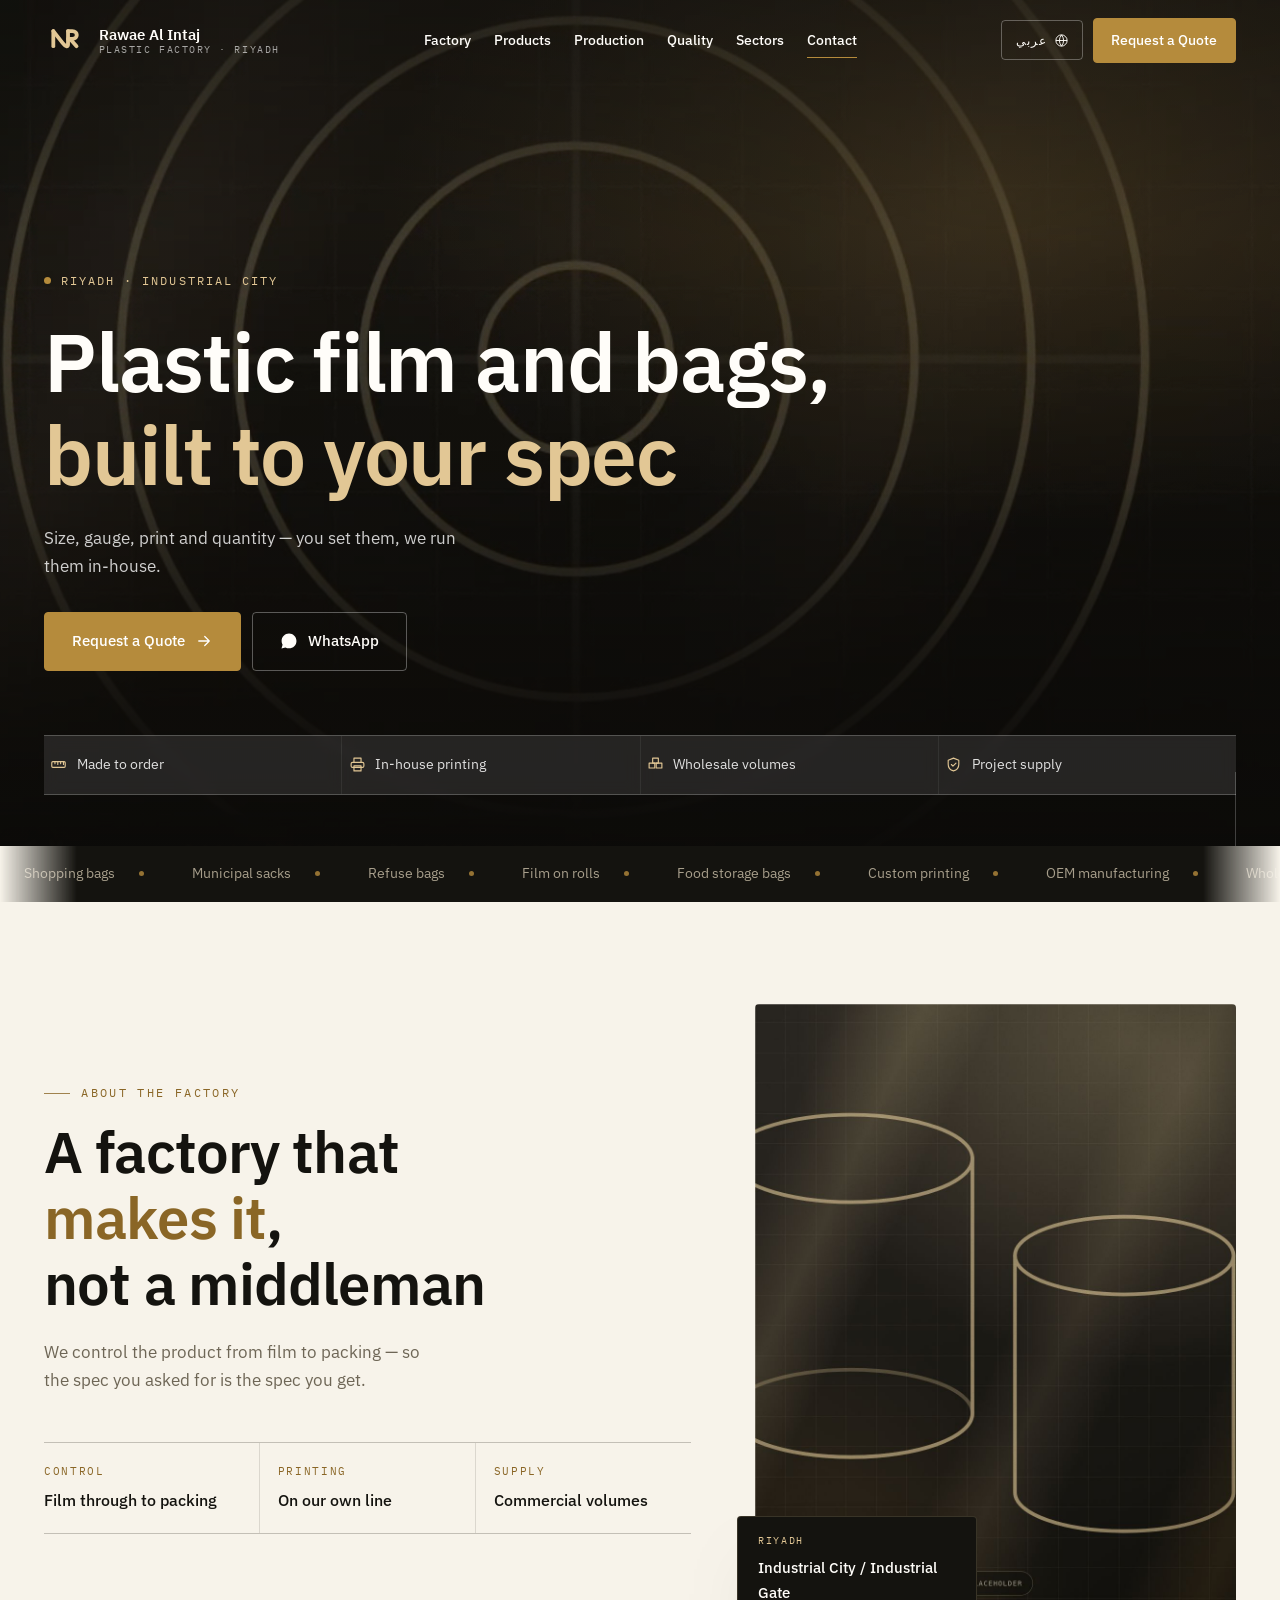
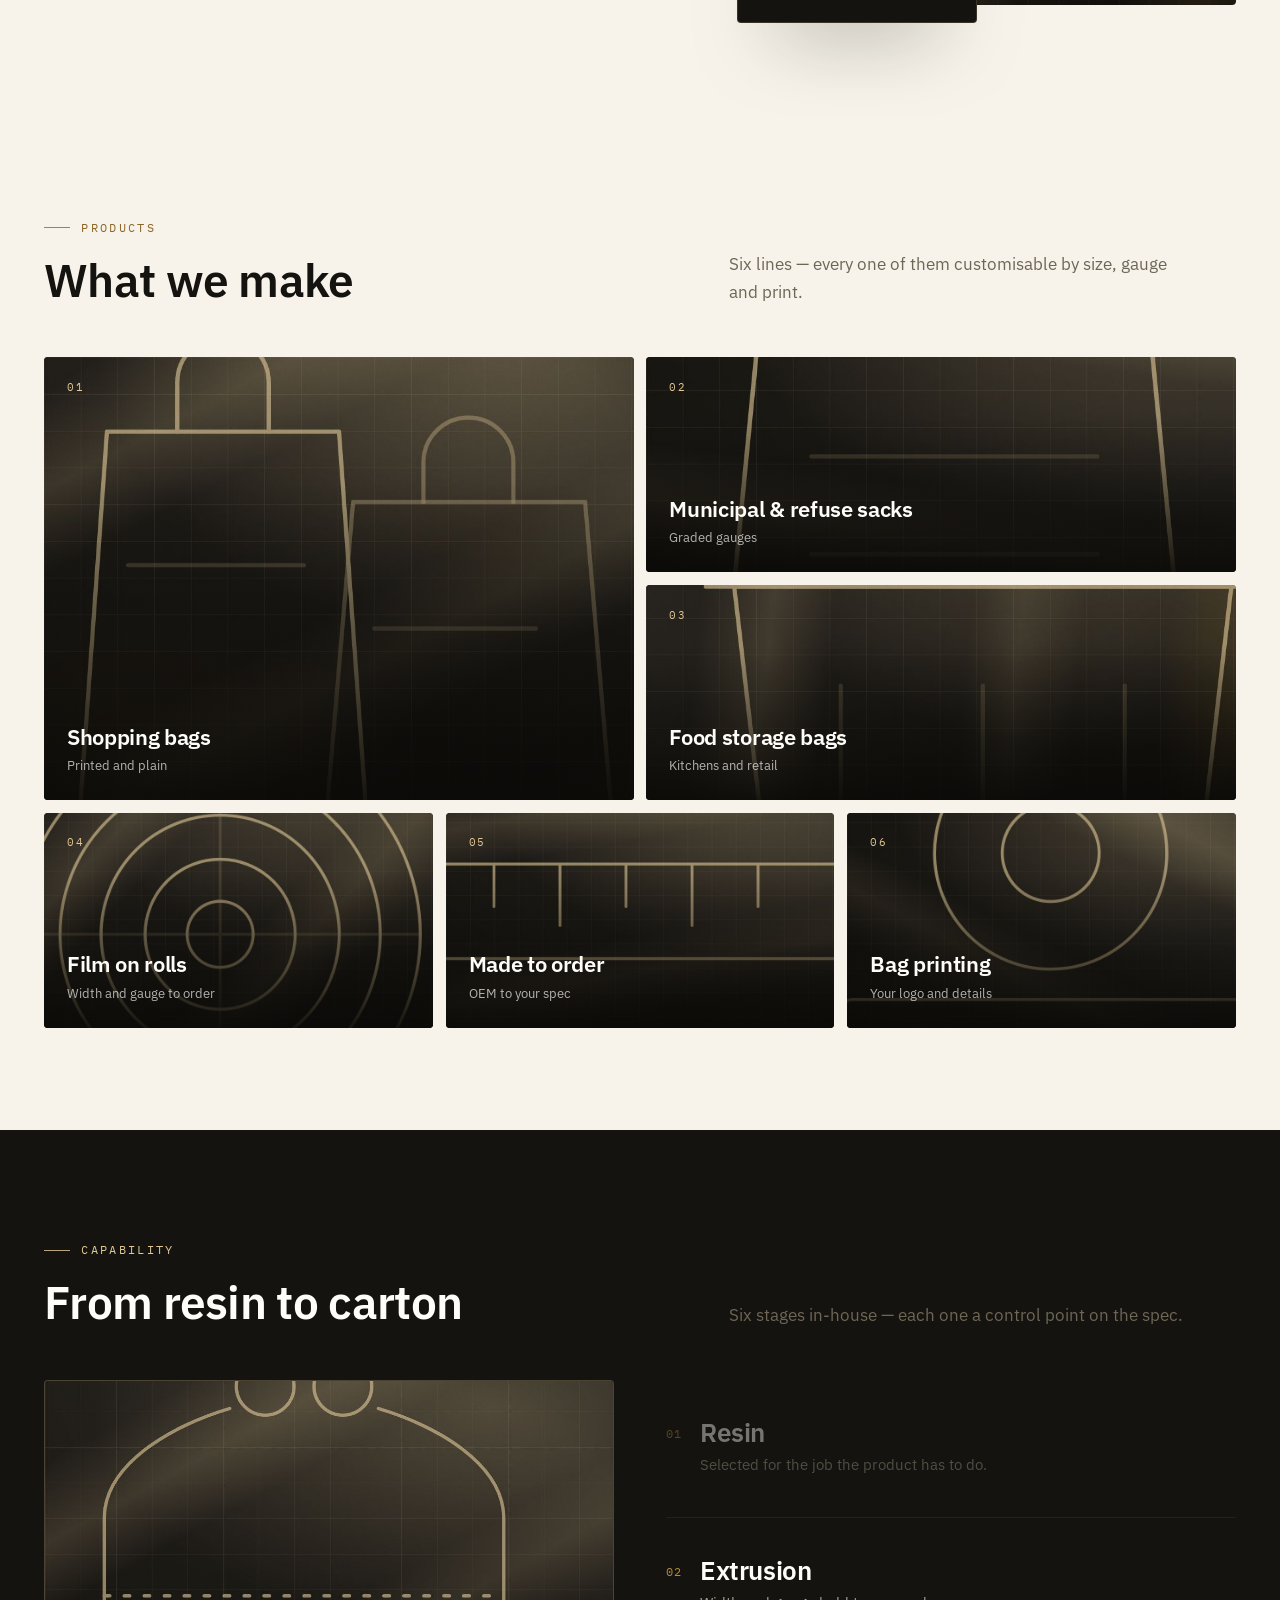
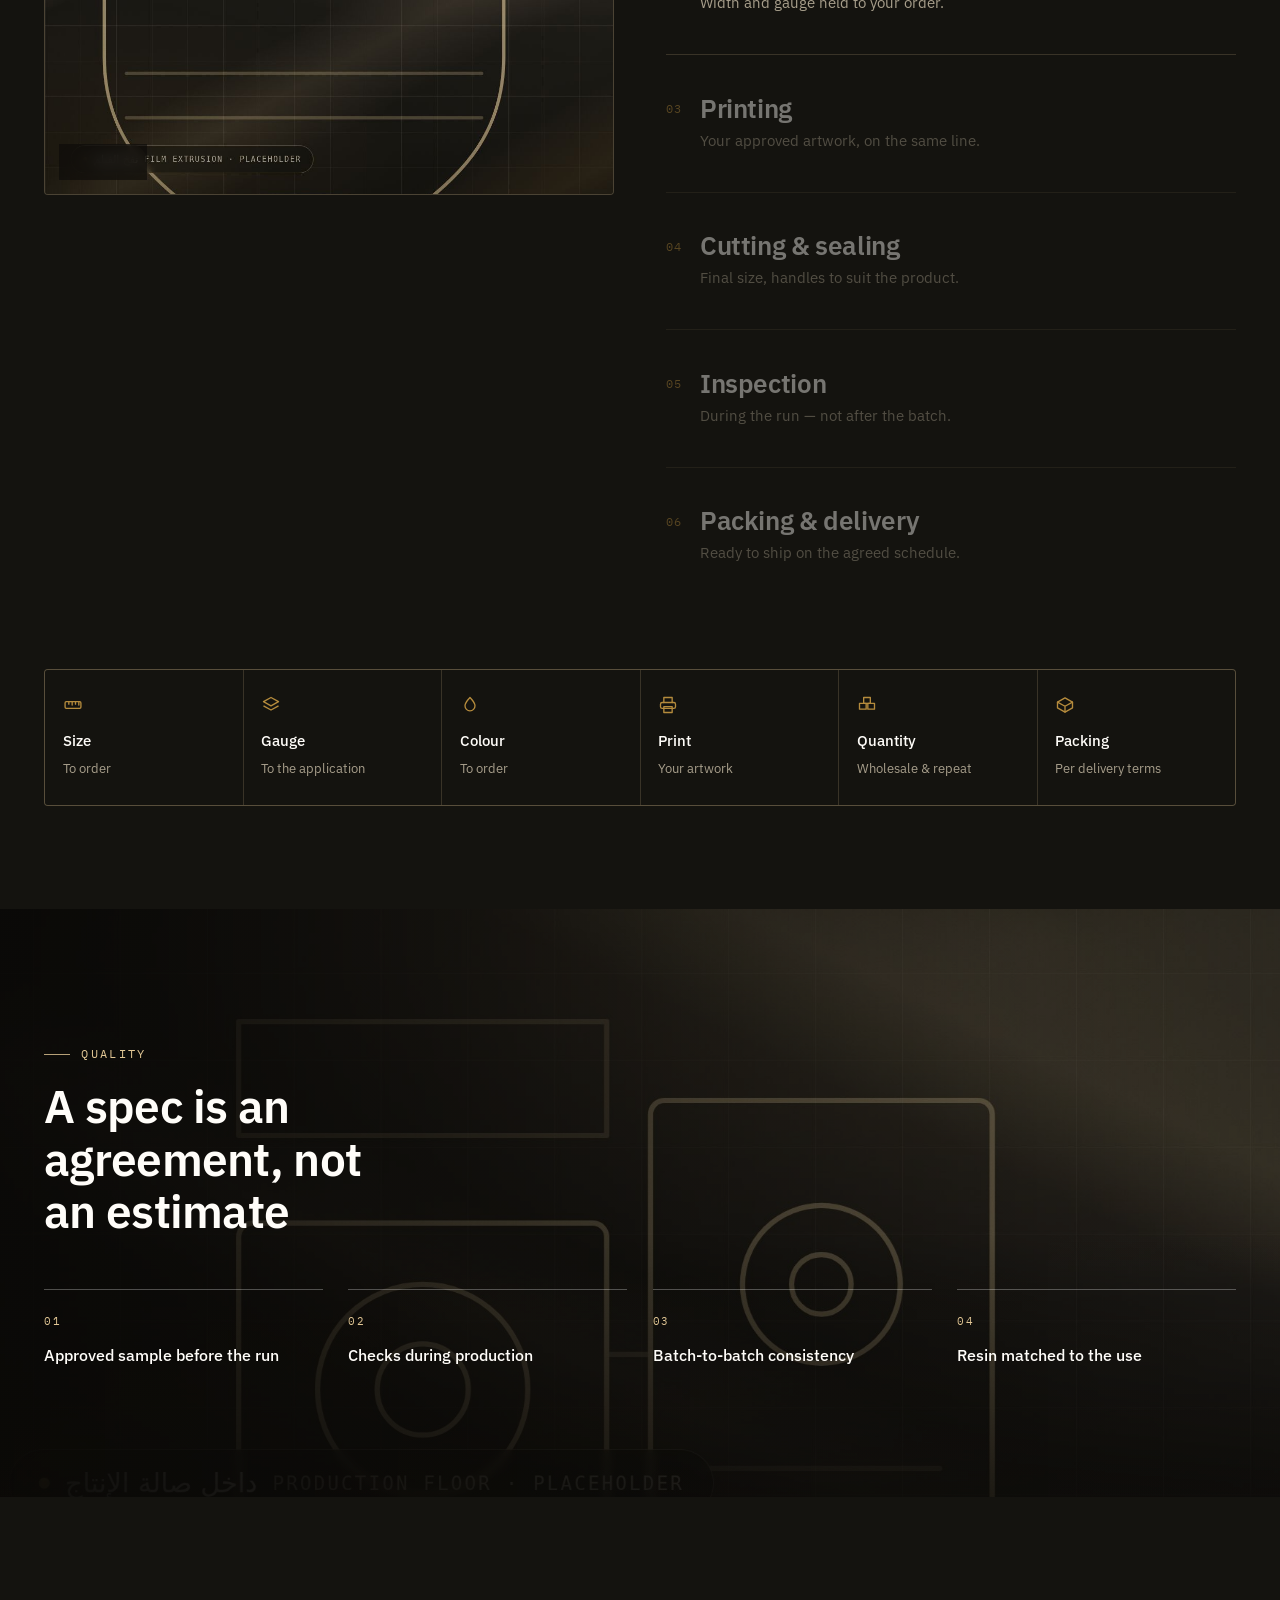
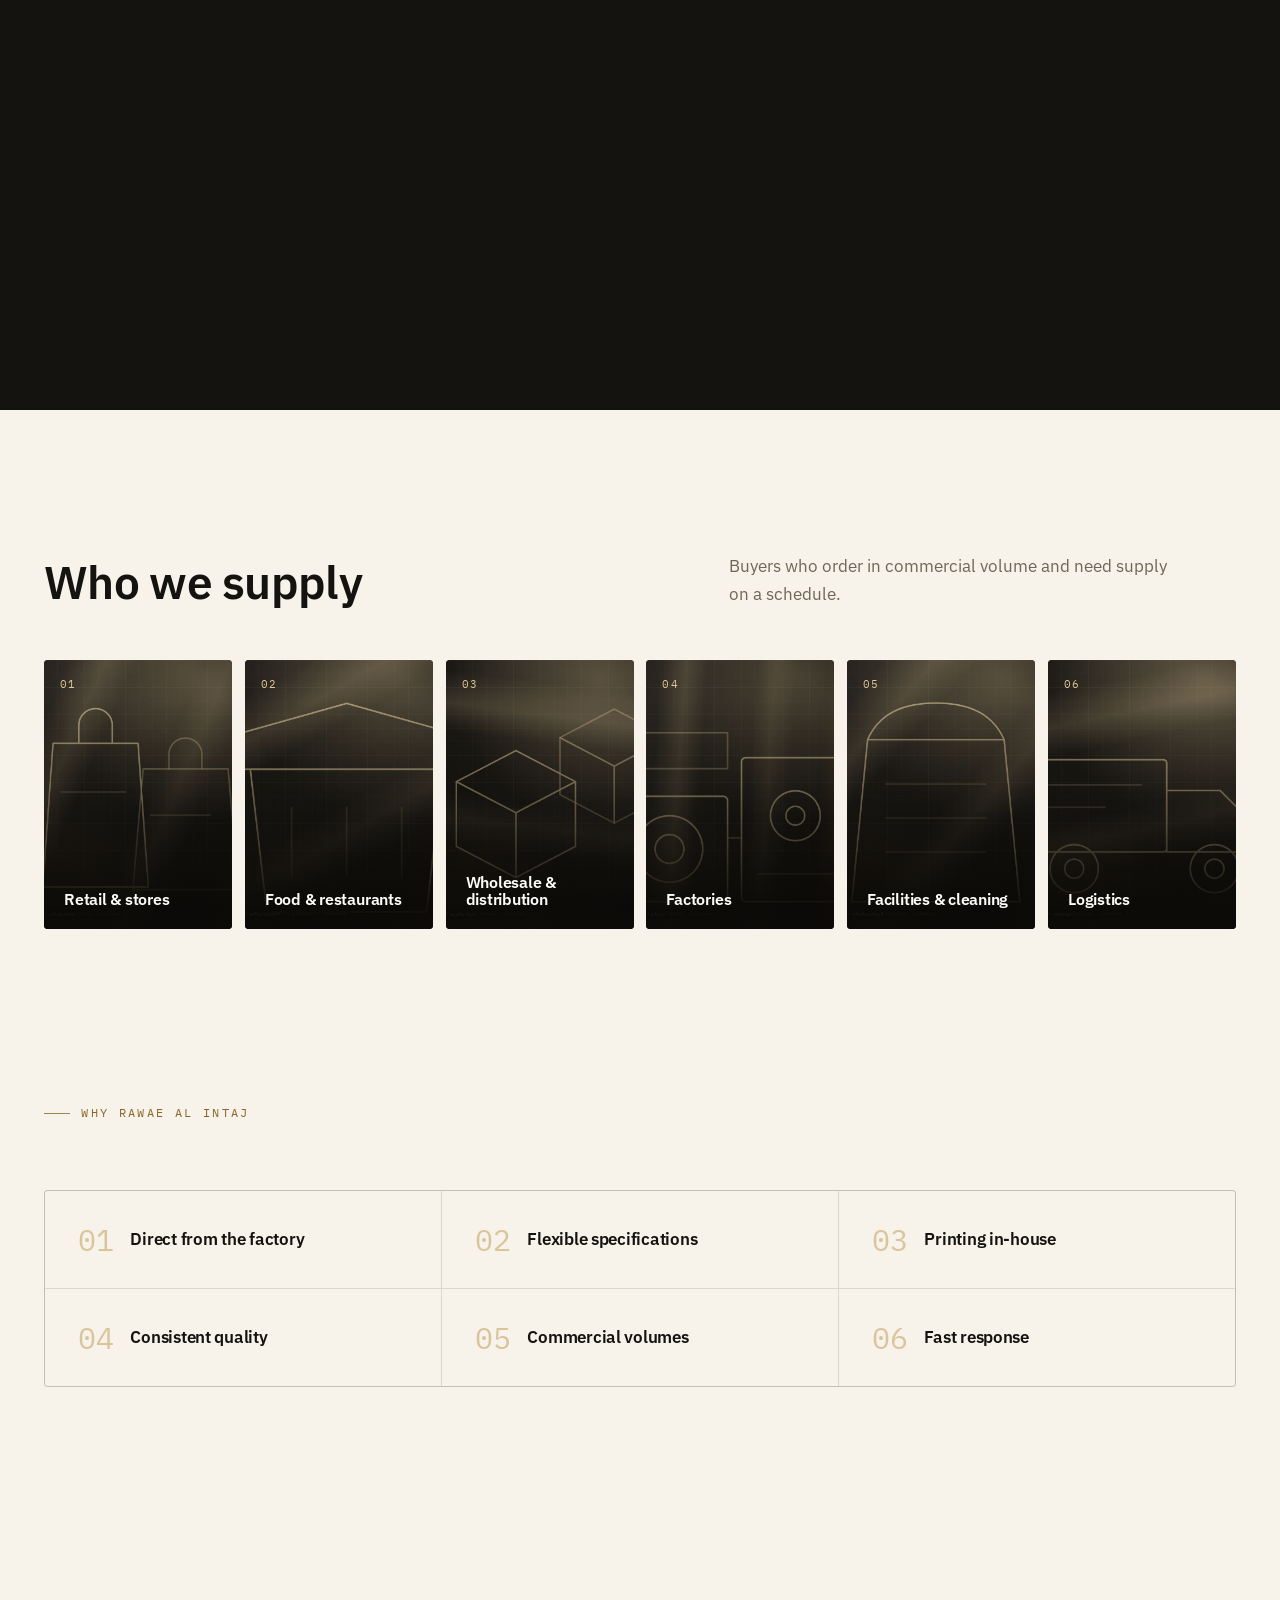
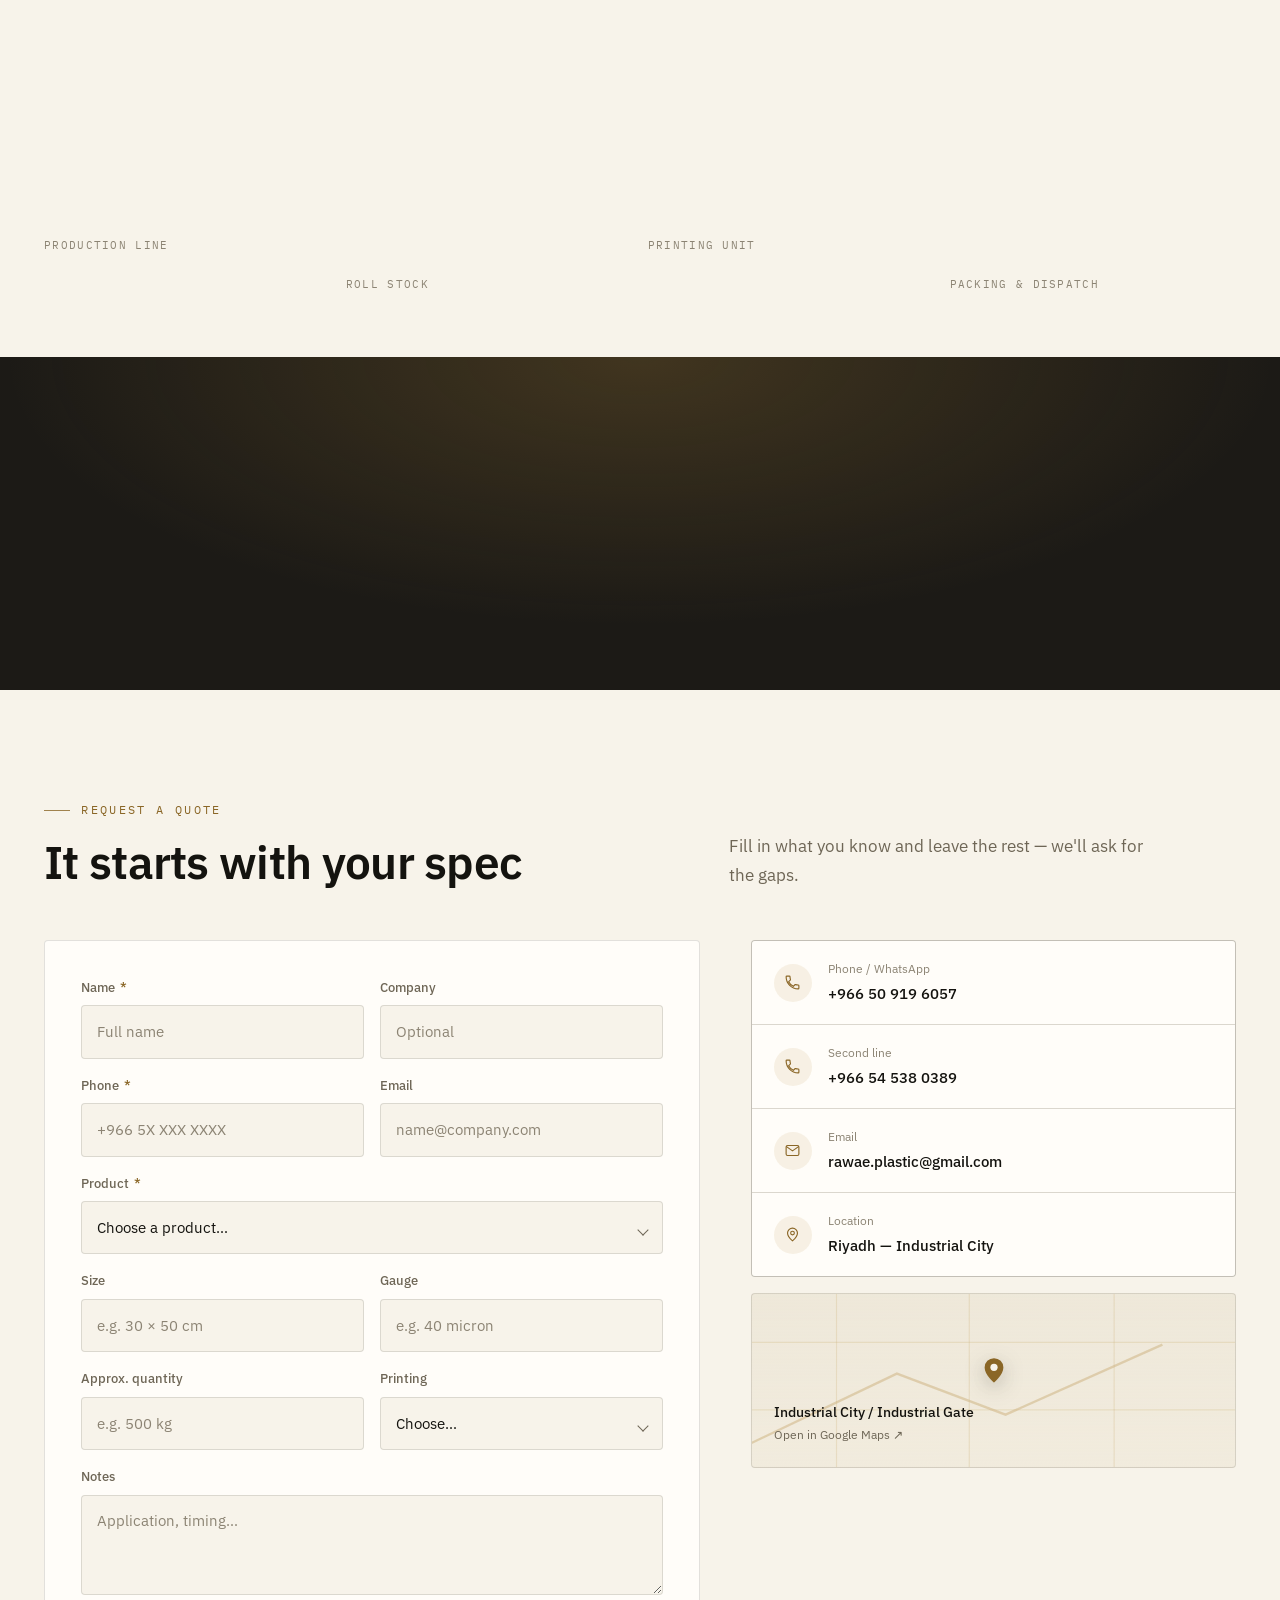
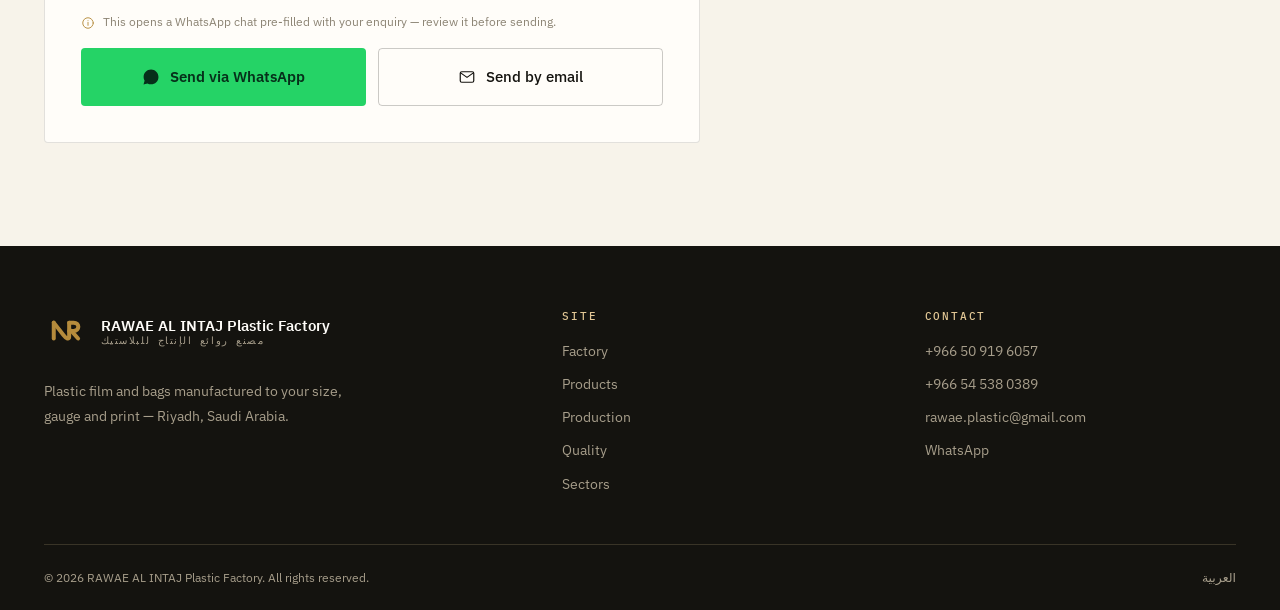
==== en/index.html @ c7f5dc3c "Add files via upload" ====
<!doctype html>
<html lang="en" dir="ltr">
<head>
<meta charset="utf-8">
<meta name="viewport" content="width=device-width, initial-scale=1">
<title>RAWAE AL INTAJ Plastic Factory | Plastic Film &amp; Bag Manufacturing — Riyadh</title>
<meta name="description" content="RAWAE AL INTAJ Plastic Factory, Riyadh: manufacturing plastic film, shopping bags, refuse and municipal sacks and food storage bags — made to your size, gauge and print. Request a quote.">
<meta name="theme-color" content="#14130F">
<link rel="canonical" href="https://rawae-plastic.com/en/">
<link rel="alternate" hreflang="ar" href="https://rawae-plastic.com/">
<link rel="alternate" hreflang="en" href="https://rawae-plastic.com/en/">
<link rel="alternate" hreflang="x-default" href="https://rawae-plastic.com/">

<meta property="og:type" content="website">
<meta property="og:locale" content="en_US">
<meta property="og:locale:alternate" content="ar_SA">
<meta property="og:site_name" content="RAWAE AL INTAJ Plastic Factory">
<meta property="og:title" content="RAWAE AL INTAJ Plastic Factory — plastic film and bags, built to your spec">
<meta property="og:description" content="Plastic film and bags manufactured to your size, gauge and print. Riyadh — Industrial City.">
<meta property="og:image" content="https://rawae-plastic.com/assets/img/og-image.jpg">
<meta name="twitter:card" content="summary_large_image">

<link rel="icon" href="../assets/img/favicon.svg" type="image/svg+xml">
<link rel="apple-touch-icon" href="../assets/img/favicon.svg">
<link rel="manifest" href="../site.webmanifest">

<link rel="preload" as="font" type="font/woff2" href="../assets/fonts/plex-sans-latin-600.woff2" crossorigin>
<link rel="preload" as="font" type="font/woff2" href="../assets/fonts/plex-sans-latin-400.woff2" crossorigin>
<link rel="stylesheet" href="../assets/css/fonts.css">
<link rel="stylesheet" href="../assets/css/site.css">
<link rel="preload" as="image" href="../assets/img/ph/hero.jpg">

<script type="application/ld+json">
{
  "@context": "https://schema.org",
  "@type": "Factory",
  "name": "RAWAE AL INTAJ PLASTIC FACTORY",
  "alternateName": "مصنع روائع الإنتاج للبلاستيك",
  "description": "Manufacturing of plastic film and plastic bags to customer size, gauge and print specifications.",
  "url": "https://rawae-plastic.com/en/",
  "logo": "https://rawae-plastic.com/assets/img/logo-mark.svg",
  "email": "rawae.plastic@gmail.com",
  "telephone": ["+966509196057", "+966545380389"],
  "address": {
    "@type": "PostalAddress",
    "addressLocality": "Riyadh",
    "addressRegion": "Riyadh Province",
    "addressCountry": "SA",
    "streetAddress": "Industrial City / Industrial Gate"
  },
  "areaServed": { "@type": "Country", "name": "Saudi Arabia" }
}
</script>
</head>

<body>
<a class="skip-link" href="#main">Skip to content</a>
<div class="progress" aria-hidden="true"></div>

<!-- ============================ HEADER ============================ -->
<header class="header header--invert">
  <div class="container header__inner">

    <a class="brand" href="#top" aria-label="RAWAE AL INTAJ Plastic Factory — home">
      <svg class="brand__mark" viewBox="0 0 640 640" fill="none" stroke="currentColor" stroke-width="58" stroke-linecap="round" stroke-linejoin="round" aria-hidden="true">
        <path d="M142 184 L142 414"/>
        <path d="M142 184 L282 364 C326 422 366 430 366 392 L366 184"/>
        <path d="M366 184 L432 184 C522 184 522 304 432 304 L366 304"/>
        <path d="M398 304 L496 414"/>
      </svg>
      <span class="brand__text">
        <span class="brand__ar">Rawae Al Intaj</span>
        <span class="brand__en">Plastic Factory · Riyadh</span>
      </span>
    </a>

    <nav class="nav" aria-label="Main navigation">
      <a class="nav__link" href="#about">Factory</a>
      <a class="nav__link" href="#products">Products</a>
      <a class="nav__link" href="#process">Production</a>
      <a class="nav__link" href="#quality">Quality</a>
      <a class="nav__link" href="#sectors">Sectors</a>
      <a class="nav__link" href="#contact">Contact</a>
    </nav>

    <div class="header__actions">
      <a class="lang-switch" href="../" hreflang="ar" lang="ar" dir="rtl" aria-label="التبديل إلى العربية">
        <svg viewBox="0 0 24 24" fill="none" stroke="currentColor" stroke-width="1.5" aria-hidden="true"><circle cx="12" cy="12" r="9"/><path d="M3 12h18M12 3a15 15 0 0 1 0 18 15 15 0 0 1 0-18z"/></svg>
        عربي
      </a>
      <a class="btn btn--gold btn--sm" href="#contact">Request a Quote</a>
      <button class="burger" type="button" aria-expanded="false" aria-controls="mobile-nav" aria-label="Menu">
        <span></span>
      </button>
    </div>

  </div>
</header>

<div class="mobile-nav" id="mobile-nav" aria-hidden="true">
  <nav class="mobile-nav__list" aria-label="Mobile navigation">
    <a href="#about"    style="--i:1"><span class="idx">01</span> Factory</a>
    <a href="#products" style="--i:2"><span class="idx">02</span> Products</a>
    <a href="#process"  style="--i:3"><span class="idx">03</span> Production</a>
    <a href="#quality"  style="--i:4"><span class="idx">04</span> Quality</a>
    <a href="#vision"   style="--i:5"><span class="idx">05</span> Vision &amp; Mission</a>
    <a href="#sectors"  style="--i:6"><span class="idx">06</span> Sectors</a>
    <a href="#gallery"  style="--i:7"><span class="idx">07</span> Inside the plant</a>
    <a href="#contact"  style="--i:8"><span class="idx">08</span> Contact</a>
  </nav>
  <div class="mobile-nav__foot">
    <a class="btn btn--gold btn--block" href="#contact">Request a Quote</a>
    <a class="btn btn--wa btn--block" href="https://wa.me/966509196057" target="_blank" rel="noopener">
      <svg viewBox="0 0 24 24" fill="currentColor" aria-hidden="true"><path d="M12.04 2C6.58 2 2.13 6.45 2.13 11.91c0 1.75.46 3.46 1.32 4.96L2 22l5.25-1.38a9.9 9.9 0 0 0 4.79 1.21h.01c5.46 0 9.91-4.45 9.91-9.91C21.96 6.45 17.5 2 12.04 2zm5.43 12.38c-.3-.15-1.76-.87-2.03-.97-.27-.1-.47-.15-.67.15-.2.3-.77.97-.94 1.17-.17.2-.35.22-.65.07-.3-.15-1.26-.46-2.4-1.48-.89-.79-1.49-1.77-1.66-2.07-.17-.3-.02-.46.13-.61.14-.13.3-.35.45-.52.15-.17.2-.3.3-.5.1-.2.05-.37-.02-.52-.08-.15-.67-1.61-.92-2.21-.24-.58-.49-.5-.67-.51h-.57c-.2 0-.52.07-.79.37-.27.3-1.04 1.02-1.04 2.48s1.06 2.88 1.21 3.08c.15.2 2.09 3.2 5.07 4.49.71.3 1.26.49 1.69.63.71.22 1.36.19 1.87.12.57-.09 1.76-.72 2.01-1.41.25-.7.25-1.29.17-1.42-.07-.13-.27-.2-.57-.35z"/></svg>
      WhatsApp
    </a>
  </div>
</div>

<main id="main">
<span id="top"></span>

<!-- ============================= HERO ============================= -->
<section class="hero">
  <div class="hero__bg">
    <!-- IMAGE SLOT · 1700×1150 — base layer, shows instantly and stays if there is no video -->
    <img src="../assets/img/ph/hero.jpg" alt="Blown film production line at RAWAE AL INTAJ Plastic Factory" fetchpriority="high" width="1700" height="1150">

    <!-- VIDEO SLOT · 1920×1080 — drop the file into assets/video/ and it goes live.
         The still above stays visible until the clip actually starts playing: no flash, no black frame. -->
    <video class="hero__video" muted loop playsinline preload="none" aria-hidden="true" tabindex="-1">
      <source src="../assets/video/hero.webm" type="video/webm">
      <source src="../assets/video/hero.mp4" type="video/mp4">
    </video>
  </div>

  <div class="container hero__inner">
    <p class="hero__eyebrow"><span class="dot" aria-hidden="true"></span> Riyadh · Industrial City</p>

    <h1>
      <span class="rise" style="--i:0"><span>Plastic film and bags,</span></span>
      <span class="rise" style="--i:1"><span><span class="accent">built to your spec</span></span></span>
    </h1>

    <p class="hero__lead reveal" style="--i:3">Size, gauge, print and quantity — you set them, we run them in-house.</p>

    <div class="hero__cta reveal" style="--i:4">
      <a class="btn btn--gold" href="#contact">
        Request a Quote
        <svg class="arrow-fwd" viewBox="0 0 24 24" fill="none" stroke="currentColor" stroke-width="1.7" stroke-linecap="round" stroke-linejoin="round" aria-hidden="true"><path d="M5 12h14M13 6l6 6-6 6"/></svg>
      </a>
      <a class="btn btn--light" href="https://wa.me/966509196057" target="_blank" rel="noopener">
        <svg viewBox="0 0 24 24" fill="currentColor" aria-hidden="true"><path d="M12.04 2C6.58 2 2.13 6.45 2.13 11.91c0 1.75.46 3.46 1.32 4.96L2 22l5.25-1.38a9.9 9.9 0 0 0 4.79 1.21h.01c5.46 0 9.91-4.45 9.91-9.91C21.96 6.45 17.5 2 12.04 2zm5.43 12.38c-.3-.15-1.76-.87-2.03-.97-.27-.1-.47-.15-.67.15-.2.3-.77.97-.94 1.17-.17.2-.35.22-.65.07-.3-.15-1.26-.46-2.4-1.48-.89-.79-1.49-1.77-1.66-2.07-.17-.3-.02-.46.13-.61.14-.13.3-.35.45-.52.15-.17.2-.3.3-.5.1-.2.05-.37-.02-.52-.08-.15-.67-1.61-.92-2.21-.24-.58-.49-.5-.67-.51h-.57c-.2 0-.52.07-.79.37-.27.3-1.04 1.02-1.04 2.48s1.06 2.88 1.21 3.08c.15.2 2.09 3.2 5.07 4.49.71.3 1.26.49 1.69.63.71.22 1.36.19 1.87.12.57-.09 1.76-.72 2.01-1.41.25-.7.25-1.29.17-1.42-.07-.13-.27-.2-.57-.35z"/></svg>
        WhatsApp
      </a>
    </div>

    <ul class="hero__strip reveal" style="--i:5">
      <li><svg viewBox="0 0 24 24" fill="none" stroke="currentColor" stroke-width="1.6" stroke-linecap="round" aria-hidden="true"><rect x="2.5" y="8" width="19" height="8" rx="1.5"/><path d="M7 8v3M11 8v4M15 8v3M19 8v4"/></svg> Made to order</li>
      <li><svg viewBox="0 0 24 24" fill="none" stroke="currentColor" stroke-width="1.6" stroke-linecap="round" stroke-linejoin="round" aria-hidden="true"><path d="M7 9V3h10v6"/><rect x="3" y="9" width="18" height="7" rx="2"/><path d="M7 14h10v7H7z"/></svg> In-house printing</li>
      <li><svg viewBox="0 0 24 24" fill="none" stroke="currentColor" stroke-width="1.6" stroke-linejoin="round" aria-hidden="true"><rect x="3" y="10" width="8" height="7"/><rect x="13" y="10" width="8" height="7"/><rect x="8" y="3" width="8" height="7"/></svg> Wholesale volumes</li>
      <li><svg viewBox="0 0 24 24" fill="none" stroke="currentColor" stroke-width="1.6" stroke-linecap="round" stroke-linejoin="round" aria-hidden="true"><path d="M12 3l7.5 3v5.5c0 4.6-3.2 8.4-7.5 9.5-4.3-1.1-7.5-4.9-7.5-9.5V6L12 3z"/><path d="m9 12 2.2 2.2L15.5 10"/></svg> Project supply</li>
    </ul>
  </div>

  <span class="scroll-cue" aria-hidden="true"></span>
</section>

<!-- =========================== MARQUEE =========================== -->
<div class="marquee" aria-hidden="true">
  <div class="marquee__track">
    <div class="marquee__group">
      <span class="marquee__item">Shopping bags</span><span class="marquee__item">Municipal sacks</span>
      <span class="marquee__item">Refuse bags</span><span class="marquee__item">Film on rolls</span>
      <span class="marquee__item">Food storage bags</span><span class="marquee__item">Custom printing</span>
      <span class="marquee__item">OEM manufacturing</span><span class="marquee__item">Wholesale supply</span>
    </div>
    <div class="marquee__group">
      <span class="marquee__item">Shopping bags</span><span class="marquee__item">Municipal sacks</span>
      <span class="marquee__item">Refuse bags</span><span class="marquee__item">Film on rolls</span>
      <span class="marquee__item">Food storage bags</span><span class="marquee__item">Custom printing</span>
      <span class="marquee__item">OEM manufacturing</span><span class="marquee__item">Wholesale supply</span>
    </div>
  </div>
</div>

<!-- ============================ ABOUT ============================ -->
<section class="section statement" id="about">
  <div class="container statement__grid">

    <div>
      <p class="kicker reveal">About the factory</p>
      <h2 class="reveal" style="--i:1">A factory that <em>makes it</em>,<br>not a middleman</h2>
      <p class="statement__lead reveal" style="--i:2">
        We control the product from film to packing — so the spec you asked for is the spec you get.
      </p>

      <ul class="facts reveal" style="--i:3">
        <li class="fact"><span class="fact__k">Control</span><span class="fact__v">Film through to packing</span></li>
        <li class="fact"><span class="fact__k">Printing</span><span class="fact__v">On our own line</span></li>
        <li class="fact"><span class="fact__k">Supply</span><span class="fact__v">Commercial volumes</span></li>
      </ul>
    </div>

    <div class="statement__media">
      <!-- IMAGE SLOT · 1000×1300 — roll stock or production floor -->
      <figure class="media media--reveal">
        <img src="../assets/img/ph/about.jpg" alt="Plastic film roll stock inside the factory" loading="lazy" width="1000" height="1300">
      </figure>
      <div class="badge">
        <span class="badge__k">Riyadh</span>
        <span class="badge__v">Industrial City / Industrial Gate</span>
      </div>
    </div>

  </div>
</section>

<!-- =========================== PRODUCTS =========================== -->
<section class="section" id="products">
  <div class="container">

    <div class="section-head section-head--split">
      <div>
        <p class="kicker reveal">Products</p>
        <h2 class="reveal" style="--i:1">What we make</h2>
      </div>
      <p class="lead reveal" style="--i:2">Six lines — every one of them customisable by size, gauge and print.</p>
    </div>

    <div class="bento">

      <a class="tile reveal" href="#contact">
        <img src="../assets/img/ph/prod-shopping.jpg" alt="Plastic shopping bags" loading="lazy" width="900" height="900">
        <span class="tile__idx">01</span>
        <div class="tile__body">
          <div><h3>Shopping bags</h3><span class="tile__tag">Printed and plain</span></div>
          <span class="tile__go" aria-hidden="true"><svg class="arrow-fwd" viewBox="0 0 24 24" fill="none" stroke="currentColor" stroke-width="1.8" stroke-linecap="round" stroke-linejoin="round"><path d="M5 12h14M13 6l6 6-6 6"/></svg></span>
        </div>
      </a>

      <a class="tile reveal" href="#contact">
        <img src="../assets/img/ph/prod-refuse.jpg" alt="Municipal and refuse sacks" loading="lazy" width="900" height="900">
        <span class="tile__idx">02</span>
        <div class="tile__body">
          <div><h3>Municipal &amp; refuse sacks</h3><span class="tile__tag">Graded gauges</span></div>
          <span class="tile__go" aria-hidden="true"><svg class="arrow-fwd" viewBox="0 0 24 24" fill="none" stroke="currentColor" stroke-width="1.8" stroke-linecap="round" stroke-linejoin="round"><path d="M5 12h14M13 6l6 6-6 6"/></svg></span>
        </div>
      </a>

      <a class="tile reveal" href="#contact">
        <img src="../assets/img/ph/prod-food.jpg" alt="Food storage bags" loading="lazy" width="900" height="900">
        <span class="tile__idx">03</span>
        <div class="tile__body">
          <div><h3>Food storage bags</h3><span class="tile__tag">Kitchens and retail</span></div>
          <span class="tile__go" aria-hidden="true"><svg class="arrow-fwd" viewBox="0 0 24 24" fill="none" stroke="currentColor" stroke-width="1.8" stroke-linecap="round" stroke-linejoin="round"><path d="M5 12h14M13 6l6 6-6 6"/></svg></span>
        </div>
      </a>

      <a class="tile reveal" href="#contact">
        <img src="../assets/img/ph/prod-film.jpg" alt="Plastic film on rolls" loading="lazy" width="900" height="900">
        <span class="tile__idx">04</span>
        <div class="tile__body">
          <div><h3>Film on rolls</h3><span class="tile__tag">Width and gauge to order</span></div>
          <span class="tile__go" aria-hidden="true"><svg class="arrow-fwd" viewBox="0 0 24 24" fill="none" stroke="currentColor" stroke-width="1.8" stroke-linecap="round" stroke-linejoin="round"><path d="M5 12h14M13 6l6 6-6 6"/></svg></span>
        </div>
      </a>

      <a class="tile reveal" href="#contact">
        <img src="../assets/img/ph/prod-custom.jpg" alt="Custom manufactured plastic products" loading="lazy" width="900" height="900">
        <span class="tile__idx">05</span>
        <div class="tile__body">
          <div><h3>Made to order</h3><span class="tile__tag">OEM to your spec</span></div>
          <span class="tile__go" aria-hidden="true"><svg class="arrow-fwd" viewBox="0 0 24 24" fill="none" stroke="currentColor" stroke-width="1.8" stroke-linecap="round" stroke-linejoin="round"><path d="M5 12h14M13 6l6 6-6 6"/></svg></span>
        </div>
      </a>

      <a class="tile reveal" href="#contact">
        <img src="../assets/img/ph/prod-print.jpg" alt="Printing on plastic bags" loading="lazy" width="900" height="900">
        <span class="tile__idx">06</span>
        <div class="tile__body">
          <div><h3>Bag printing</h3><span class="tile__tag">Your logo and details</span></div>
          <span class="tile__go" aria-hidden="true"><svg class="arrow-fwd" viewBox="0 0 24 24" fill="none" stroke="currentColor" stroke-width="1.8" stroke-linecap="round" stroke-linejoin="round"><path d="M5 12h14M13 6l6 6-6 6"/></svg></span>
        </div>
      </a>

    </div>
  </div>
</section>

<!-- ====================== PROCESS (showcase) ====================== -->
<section class="section section--dark" id="process">
  <div class="container">

    <div class="section-head section-head--split">
      <div>
        <p class="kicker reveal">Capability</p>
        <h2 class="reveal" style="--i:1">From resin to carton</h2>
      </div>
      <p class="lead reveal" style="--i:2">Six stages in-house — each one a control point on the spec.</p>
    </div>

    <div class="showcase">

      <div class="showcase__media">
        <div class="showcase__stack">
          <!-- IMAGE SLOTS · 1100×820 — one photo per production stage -->
          <figure class="shot is-on"><img src="../assets/img/ph/step-1.jpg" alt="Resin and preparation" loading="lazy" width="1100" height="820"></figure>
          <figure class="shot"><img src="../assets/img/ph/step-2.jpg" alt="Film extrusion" loading="lazy" width="1100" height="820"></figure>
          <figure class="shot"><img src="../assets/img/ph/step-3.jpg" alt="Printing" loading="lazy" width="1100" height="820"></figure>
          <figure class="shot"><img src="../assets/img/ph/step-4.jpg" alt="Cutting and sealing" loading="lazy" width="1100" height="820"></figure>
          <figure class="shot"><img src="../assets/img/ph/step-5.jpg" alt="Inspection" loading="lazy" width="1100" height="820"></figure>
          <figure class="shot"><img src="../assets/img/ph/step-6.jpg" alt="Packing and delivery" loading="lazy" width="1100" height="820"></figure>
          <span class="showcase__counter">01 / 06</span>
        </div>
      </div>

      <ol class="showcase__steps">
        <li class="pstep is-on"><span class="pstep__num">01</span><div><h3>Resin</h3><p>Selected for the job the product has to do.</p></div></li>
        <li class="pstep"><span class="pstep__num">02</span><div><h3>Extrusion</h3><p>Width and gauge held to your order.</p></div></li>
        <li class="pstep"><span class="pstep__num">03</span><div><h3>Printing</h3><p>Your approved artwork, on the same line.</p></div></li>
        <li class="pstep"><span class="pstep__num">04</span><div><h3>Cutting &amp; sealing</h3><p>Final size, handles to suit the product.</p></div></li>
        <li class="pstep"><span class="pstep__num">05</span><div><h3>Inspection</h3><p>During the run — not after the batch.</p></div></li>
        <li class="pstep"><span class="pstep__num">06</span><div><h3>Packing &amp; delivery</h3><p>Ready to ship on the agreed schedule.</p></div></li>
      </ol>

    </div>

    <ul class="specrow reveal" style="margin-block-start:clamp(2.5rem,5vw,4rem)">
      <li>
        <svg viewBox="0 0 24 24" fill="none" stroke="currentColor" stroke-width="1.6" stroke-linecap="round" aria-hidden="true"><rect x="2.5" y="8" width="19" height="8" rx="1.5"/><path d="M7 8v3M11 8v4M15 8v3M19 8v4"/></svg>
        <span class="k">Size</span><span class="v">To order</span>
      </li>
      <li>
        <svg viewBox="0 0 24 24" fill="none" stroke="currentColor" stroke-width="1.6" stroke-linejoin="round" aria-hidden="true"><path d="m12 3 9 5-9 5-9-5 9-5z"/><path d="m3 13 9 5 9-5"/></svg>
        <span class="k">Gauge</span><span class="v">To the application</span>
      </li>
      <li>
        <svg viewBox="0 0 24 24" fill="none" stroke="currentColor" stroke-width="1.6" stroke-linejoin="round" aria-hidden="true"><path d="M12 3s6 6.3 6 10a6 6 0 1 1-12 0c0-3.7 6-10 6-10z"/></svg>
        <span class="k">Colour</span><span class="v">To order</span>
      </li>
      <li>
        <svg viewBox="0 0 24 24" fill="none" stroke="currentColor" stroke-width="1.6" stroke-linecap="round" stroke-linejoin="round" aria-hidden="true"><path d="M7 9V3h10v6"/><rect x="3" y="9" width="18" height="7" rx="2"/><path d="M7 14h10v7H7z"/></svg>
        <span class="k">Print</span><span class="v">Your artwork</span>
      </li>
      <li>
        <svg viewBox="0 0 24 24" fill="none" stroke="currentColor" stroke-width="1.6" stroke-linejoin="round" aria-hidden="true"><rect x="3" y="10" width="8" height="7"/><rect x="13" y="10" width="8" height="7"/><rect x="8" y="3" width="8" height="7"/></svg>
        <span class="k">Quantity</span><span class="v">Wholesale &amp; repeat</span>
      </li>
      <li>
        <svg viewBox="0 0 24 24" fill="none" stroke="currentColor" stroke-width="1.6" stroke-linecap="round" stroke-linejoin="round" aria-hidden="true"><path d="M21 8.5v7l-9 5-9-5v-7l9-5 9 5z"/><path d="m3 8.5 9 5 9-5M12 13.5v7"/></svg>
        <span class="k">Packing</span><span class="v">Per delivery terms</span>
      </li>
    </ul>

  </div>
</section>

<!-- =================== QUALITY — full-bleed band =================== -->
<section class="band" id="quality">
  <div class="band__bg">
    <!-- IMAGE SLOT · 1900×950 — production floor -->
    <img src="../assets/img/ph/quality.jpg" alt="Production floor inside the factory" loading="lazy" width="1900" height="950">
  </div>
  <div class="container">
    <p class="kicker reveal">Quality</p>
    <h2 class="reveal" style="--i:1">A spec is an agreement, not an estimate</h2>

    <div class="claims">
      <div class="claim"><span class="claim__n">01</span><p>Approved sample before the run</p></div>
      <div class="claim"><span class="claim__n">02</span><p>Checks during production</p></div>
      <div class="claim"><span class="claim__n">03</span><p>Batch-to-batch consistency</p></div>
      <div class="claim"><span class="claim__n">04</span><p>Resin matched to the use</p></div>
    </div>
  </div>
</section>

<!-- ======================= VISION & MISSION ======================= -->
<section class="section section--dark" id="vision">
  <div class="container">
    <div class="section-head"><p class="kicker reveal">Vision &amp; mission</p></div>
    <div class="vm">
      <article class="vm__card reveal">
        <svg class="vm__glyph" viewBox="0 0 24 24" fill="none" stroke="currentColor" stroke-width="1" aria-hidden="true"><circle cx="12" cy="12" r="8.5"/><circle cx="12" cy="12" r="4.5"/><circle cx="12" cy="12" r="1"/></svg>
        <span class="vm__k">Vision</span>
        <p>To be the first choice in the Kingdom for plastic film and bag manufacturing across commercial and industrial sectors.</p>
      </article>
      <article class="vm__card reveal" style="--i:1">
        <svg class="vm__glyph" viewBox="0 0 24 24" fill="none" stroke="currentColor" stroke-width="1" stroke-linecap="round" stroke-linejoin="round" aria-hidden="true"><path d="M5 21V4"/><path d="M5 5h13l-2.4 4L18 13H5"/></svg>
        <span class="vm__k">Mission</span>
        <p>A product that matches the agreed spec, delivered on time — on every order, not just the first one.</p>
      </article>
    </div>
  </div>
</section>

<!-- ============================ SECTORS ============================ -->
<section class="section" id="sectors">
  <div class="container">
    <div class="section-head section-head--split">
      <div>
        <p class="kicker reveal">Sectors</p>
        <h2 class="reveal" style="--i:1">Who we supply</h2>
      </div>
      <p class="lead reveal" style="--i:2">Buyers who order in commercial volume and need supply on a schedule.</p>
    </div>

    <div class="rail">
      <!-- IMAGE SLOTS · 760×950 — one image per sector -->
      <article class="railcard reveal">
        <img src="../assets/img/ph/sector-retail.jpg" alt="Retail and stores" loading="lazy" width="760" height="950">
        <span class="railcard__n">01</span><h3>Retail &amp; stores</h3>
      </article>
      <article class="railcard reveal">
        <img src="../assets/img/ph/sector-food.jpg" alt="Food and restaurants" loading="lazy" width="760" height="950">
        <span class="railcard__n">02</span><h3>Food &amp; restaurants</h3>
      </article>
      <article class="railcard reveal">
        <img src="../assets/img/ph/sector-wholesale.jpg" alt="Wholesale and distribution" loading="lazy" width="760" height="950">
        <span class="railcard__n">03</span><h3>Wholesale &amp; distribution</h3>
      </article>
      <article class="railcard reveal">
        <img src="../assets/img/ph/sector-industry.jpg" alt="Factories and industry" loading="lazy" width="760" height="950">
        <span class="railcard__n">04</span><h3>Factories</h3>
      </article>
      <article class="railcard reveal">
        <img src="../assets/img/ph/sector-facility.jpg" alt="Facilities and cleaning services" loading="lazy" width="760" height="950">
        <span class="railcard__n">05</span><h3>Facilities &amp; cleaning</h3>
      </article>
      <article class="railcard reveal">
        <img src="../assets/img/ph/sector-logistics.jpg" alt="Logistics" loading="lazy" width="760" height="950">
        <span class="railcard__n">06</span><h3>Logistics</h3>
      </article>
    </div>
  </div>
</section>

<!-- ============================ WHY US ============================ -->
<section class="section section--tight" id="why">
  <div class="container">
    <div class="section-head"><p class="kicker reveal">Why Rawae Al Intaj</p></div>
    <ul class="reasons reveal">
      <li class="reason"><span class="reason__n">01</span><h3>Direct from the factory</h3></li>
      <li class="reason"><span class="reason__n">02</span><h3>Flexible specifications</h3></li>
      <li class="reason"><span class="reason__n">03</span><h3>Printing in-house</h3></li>
      <li class="reason"><span class="reason__n">04</span><h3>Consistent quality</h3></li>
      <li class="reason"><span class="reason__n">05</span><h3>Commercial volumes</h3></li>
      <li class="reason"><span class="reason__n">06</span><h3>Fast response</h3></li>
    </ul>
  </div>
</section>

<!-- ============================ GALLERY ============================ -->
<section class="section section--tight" id="gallery">
  <div class="container">
    <div class="section-head"><p class="kicker reveal">Inside the plant</p></div>
    <div class="gallery">
      <!-- IMAGE SLOTS · 1200×800 — photos from inside the factory -->
      <figure>
        <div class="media media--reveal"><img src="../assets/img/ph/gallery-1.jpg" alt="Production line" loading="lazy" width="1200" height="800"></div>
        <figcaption>Production line</figcaption>
      </figure>
      <figure>
        <div class="media media--reveal"><img src="../assets/img/ph/gallery-2.jpg" alt="Roll stock" loading="lazy" width="1200" height="800"></div>
        <figcaption>Roll stock</figcaption>
      </figure>
      <figure>
        <div class="media media--reveal"><img src="../assets/img/ph/gallery-3.jpg" alt="Printing unit" loading="lazy" width="1200" height="800"></div>
        <figcaption>Printing unit</figcaption>
      </figure>
      <figure>
        <div class="media media--reveal"><img src="../assets/img/ph/gallery-4.jpg" alt="Packing and dispatch" loading="lazy" width="1200" height="800"></div>
        <figcaption>Packing &amp; dispatch</figcaption>
      </figure>
    </div>
  </div>
</section>

<!-- =========================== CTA BAND =========================== -->
<section class="cta-band">
  <div class="container">
    <h2 class="reveal">Send your spec, get a quote</h2>
    <p class="reveal" style="--i:1">Product, size, gauge, quantity — we take it from there.</p>
    <div class="cta-band__actions reveal" style="--i:2">
      <a class="btn btn--gold" href="#contact">Request a Quote</a>
      <a class="btn btn--light" href="https://wa.me/966509196057" target="_blank" rel="noopener">
        <svg viewBox="0 0 24 24" fill="currentColor" aria-hidden="true"><path d="M12.04 2C6.58 2 2.13 6.45 2.13 11.91c0 1.75.46 3.46 1.32 4.96L2 22l5.25-1.38a9.9 9.9 0 0 0 4.79 1.21h.01c5.46 0 9.91-4.45 9.91-9.91C21.96 6.45 17.5 2 12.04 2zm5.43 12.38c-.3-.15-1.76-.87-2.03-.97-.27-.1-.47-.15-.67.15-.2.3-.77.97-.94 1.17-.17.2-.35.22-.65.07-.3-.15-1.26-.46-2.4-1.48-.89-.79-1.49-1.77-1.66-2.07-.17-.3-.02-.46.13-.61.14-.13.3-.35.45-.52.15-.17.2-.3.3-.5.1-.2.05-.37-.02-.52-.08-.15-.67-1.61-.92-2.21-.24-.58-.49-.5-.67-.51h-.57c-.2 0-.52.07-.79.37-.27.3-1.04 1.02-1.04 2.48s1.06 2.88 1.21 3.08c.15.2 2.09 3.2 5.07 4.49.71.3 1.26.49 1.69.63.71.22 1.36.19 1.87.12.57-.09 1.76-.72 2.01-1.41.25-.7.25-1.29.17-1.42-.07-.13-.27-.2-.57-.35z"/></svg>
        WhatsApp
      </a>
    </div>
  </div>
</section>

<!-- ============================ CONTACT ============================ -->
<section class="section" id="contact">
  <div class="container">

    <div class="section-head section-head--split">
      <div>
        <p class="kicker reveal">Request a quote</p>
        <h2 class="reveal" style="--i:1">It starts with your spec</h2>
      </div>
      <p class="lead reveal" style="--i:2">Fill in what you know and leave the rest — we'll ask for the gaps.</p>
    </div>

    <div class="contact__grid">

      <form class="form reveal" id="quote-form" novalidate
            data-whatsapp="966509196057" data-email="rawae.plastic@gmail.com">

        <div class="form__row">
          <div class="field">
            <label for="q-name">Name <span class="req">*</span></label>
            <input id="q-name" name="name" type="text" autocomplete="name" placeholder="Full name" required>
            <span class="field__err"></span>
          </div>
          <div class="field">
            <label for="q-company">Company</label>
            <input id="q-company" name="company" type="text" autocomplete="organization" placeholder="Optional">
          </div>
        </div>

        <div class="form__row">
          <div class="field">
            <label for="q-phone">Phone <span class="req">*</span></label>
            <input id="q-phone" name="phone" type="tel" inputmode="tel" autocomplete="tel" placeholder="+966 5X XXX XXXX" required>
            <span class="field__err"></span>
          </div>
          <div class="field">
            <label for="q-email">Email</label>
            <input id="q-email" name="email" type="email" autocomplete="email" placeholder="name@company.com">
          </div>
        </div>

        <div class="field field--select">
          <label for="q-product">Product <span class="req">*</span></label>
          <select id="q-product" name="product" required>
            <option value="" selected disabled>Choose a product…</option>
            <option>Shopping bags</option>
            <option>Municipal / refuse sacks</option>
            <option>Food storage bags</option>
            <option>Film on rolls</option>
            <option>Made to order (OEM)</option>
            <option>Bag printing</option>
            <option>Not sure — need advice</option>
          </select>
          <span class="field__err"></span>
        </div>

        <div class="form__row">
          <div class="field">
            <label for="q-size">Size</label>
            <input id="q-size" name="size" type="text" placeholder="e.g. 30 × 50 cm">
          </div>
          <div class="field">
            <label for="q-thickness">Gauge</label>
            <input id="q-thickness" name="thickness" type="text" placeholder="e.g. 40 micron">
          </div>
        </div>

        <div class="form__row">
          <div class="field">
            <label for="q-qty">Approx. quantity</label>
            <input id="q-qty" name="qty" type="text" placeholder="e.g. 500 kg">
          </div>
          <div class="field field--select">
            <label for="q-printing">Printing</label>
            <select id="q-printing" name="printing">
              <option value="" selected disabled>Choose…</option>
              <option>No printing</option>
              <option>Single colour</option>
              <option>Multi-colour</option>
              <option>Undecided</option>
            </select>
          </div>
        </div>

        <div class="field">
          <label for="q-notes">Notes</label>
          <textarea id="q-notes" name="notes" rows="3" placeholder="Application, timing…"></textarea>
        </div>

        <p class="form__note">
          <svg viewBox="0 0 24 24" fill="none" stroke="currentColor" stroke-width="1.6" stroke-linecap="round" aria-hidden="true"><circle cx="12" cy="12" r="9"/><path d="M12 11v5M12 8h.01"/></svg>
          This opens a WhatsApp chat pre-filled with your enquiry — review it before sending.
        </p>

        <div class="form__actions">
          <button class="btn btn--wa" type="submit">
            <svg viewBox="0 0 24 24" fill="currentColor" aria-hidden="true"><path d="M12.04 2C6.58 2 2.13 6.45 2.13 11.91c0 1.75.46 3.46 1.32 4.96L2 22l5.25-1.38a9.9 9.9 0 0 0 4.79 1.21h.01c5.46 0 9.91-4.45 9.91-9.91C21.96 6.45 17.5 2 12.04 2zm5.43 12.38c-.3-.15-1.76-.87-2.03-.97-.27-.1-.47-.15-.67.15-.2.3-.77.97-.94 1.17-.17.2-.35.22-.65.07-.3-.15-1.26-.46-2.4-1.48-.89-.79-1.49-1.77-1.66-2.07-.17-.3-.02-.46.13-.61.14-.13.3-.35.45-.52.15-.17.2-.3.3-.5.1-.2.05-.37-.02-.52-.08-.15-.67-1.61-.92-2.21-.24-.58-.49-.5-.67-.51h-.57c-.2 0-.52.07-.79.37-.27.3-1.04 1.02-1.04 2.48s1.06 2.88 1.21 3.08c.15.2 2.09 3.2 5.07 4.49.71.3 1.26.49 1.69.63.71.22 1.36.19 1.87.12.57-.09 1.76-.72 2.01-1.41.25-.7.25-1.29.17-1.42-.07-.13-.27-.2-.57-.35z"/></svg>
            Send via WhatsApp
          </button>
          <button class="btn btn--ghost" type="button" id="quote-email">
            <svg viewBox="0 0 24 24" fill="none" stroke="currentColor" stroke-width="1.6" stroke-linecap="round" stroke-linejoin="round" aria-hidden="true"><rect x="3" y="5" width="18" height="14" rx="2"/><path d="m3.5 6.5 8.5 6 8.5-6"/></svg>
            Send by email
          </button>
        </div>
      </form>

      <div class="reveal" style="--i:1">
        <ul class="contact-list">
          <li class="contact-item">
            <span class="contact-item__icon"><svg viewBox="0 0 24 24" fill="none" stroke="currentColor" stroke-width="1.6" stroke-linecap="round" stroke-linejoin="round" aria-hidden="true"><path d="M6.6 10.8a15.1 15.1 0 0 0 6.6 6.6l2.2-2.2a1 1 0 0 1 1-.24 11.4 11.4 0 0 0 3.6.58 1 1 0 0 1 1 1V20a1 1 0 0 1-1 1A17 17 0 0 1 3 4a1 1 0 0 1 1-1h3.5a1 1 0 0 1 1 1c0 1.25.2 2.46.57 3.6a1 1 0 0 1-.25 1l-2.2 2.2z"/></svg></span>
            <div><span class="k">Phone / WhatsApp</span><a class="v" href="tel:+966509196057">+966 50 919 6057</a></div>
          </li>
          <li class="contact-item">
            <span class="contact-item__icon"><svg viewBox="0 0 24 24" fill="none" stroke="currentColor" stroke-width="1.6" stroke-linecap="round" stroke-linejoin="round" aria-hidden="true"><path d="M6.6 10.8a15.1 15.1 0 0 0 6.6 6.6l2.2-2.2a1 1 0 0 1 1-.24 11.4 11.4 0 0 0 3.6.58 1 1 0 0 1 1 1V20a1 1 0 0 1-1 1A17 17 0 0 1 3 4a1 1 0 0 1 1-1h3.5a1 1 0 0 1 1 1c0 1.25.2 2.46.57 3.6a1 1 0 0 1-.25 1l-2.2 2.2z"/></svg></span>
            <div><span class="k">Second line</span><a class="v" href="tel:+966545380389">+966 54 538 0389</a></div>
          </li>
          <li class="contact-item">
            <span class="contact-item__icon"><svg viewBox="0 0 24 24" fill="none" stroke="currentColor" stroke-width="1.6" stroke-linecap="round" stroke-linejoin="round" aria-hidden="true"><rect x="3" y="5" width="18" height="14" rx="2"/><path d="m3.5 6.5 8.5 6 8.5-6"/></svg></span>
            <div><span class="k">Email</span><a class="v" href="mailto:rawae.plastic@gmail.com">rawae.plastic@gmail.com</a></div>
          </li>
          <li class="contact-item">
            <span class="contact-item__icon"><svg viewBox="0 0 24 24" fill="none" stroke="currentColor" stroke-width="1.6" stroke-linecap="round" stroke-linejoin="round" aria-hidden="true"><path d="M12 21s7-5.7 7-11a7 7 0 1 0-14 0c0 5.3 7 11 7 11z"/><circle cx="12" cy="10" r="2.6"/></svg></span>
            <div><span class="k">Location</span><span class="v">Riyadh — Industrial City</span></div>
          </li>
        </ul>

        <a class="map-card" href="https://www.google.com/maps/search/?api=1&amp;query=Industrial+City+Riyadh" target="_blank" rel="noopener">
          <svg class="map-card__lines" viewBox="0 0 400 190" fill="none" stroke="currentColor" stroke-width="1" aria-hidden="true">
            <path d="M-10 40h420M-10 96h420M-10 150h420" opacity=".3"/>
            <path d="M70 -10v210M180 -10v210M300 -10v210" opacity=".3"/>
            <path d="M-10 128 120 66l90 34 130-58" stroke-width="2" opacity=".55"/>
          </svg>
          <span class="map-card__pin"><svg viewBox="0 0 24 24" fill="currentColor" aria-hidden="true"><path d="M12 22s7.5-6.2 7.5-12A7.5 7.5 0 0 0 4.5 10c0 5.8 7.5 12 7.5 12z"/><circle cx="12" cy="9.8" r="2.9" fill="#F7F3EA"/></svg></span>
          <span class="map-card__label">Industrial City / Industrial Gate</span>
          <span class="map-card__sub">Open in Google Maps ↗</span>
        </a>
      </div>

    </div>
  </div>
</section>

</main>

<!-- ============================= FOOTER ============================= -->
<footer class="footer">
  <div class="container">

    <div class="footer__top">
      <div>
        <div class="brand">
          <svg class="brand__mark" viewBox="0 0 640 640" fill="none" stroke="currentColor" stroke-width="58" stroke-linecap="round" stroke-linejoin="round" aria-hidden="true">
            <path d="M142 184 L142 414"/>
            <path d="M142 184 L282 364 C326 422 366 430 366 392 L366 184"/>
            <path d="M366 184 L432 184 C522 184 522 304 432 304 L366 304"/>
            <path d="M398 304 L496 414"/>
          </svg>
          <span class="brand__text">
            <span class="brand__ar">RAWAE AL INTAJ Plastic Factory</span>
            <span class="brand__en">مصنع روائع الإنتاج للبلاستيك</span>
          </span>
        </div>
        <p class="footer__blurb">Plastic film and bags manufactured to your size, gauge and print — Riyadh, Saudi Arabia.</p>
      </div>

      <div>
        <h4>Site</h4>
        <nav class="footer__links" aria-label="Site links">
          <a href="#about">Factory</a>
          <a href="#products">Products</a>
          <a href="#process">Production</a>
          <a href="#quality">Quality</a>
          <a href="#sectors">Sectors</a>
        </nav>
      </div>

      <div>
        <h4>Contact</h4>
        <nav class="footer__links" aria-label="Contact details">
          <a href="tel:+966509196057">+966 50 919 6057</a>
          <a href="tel:+966545380389">+966 54 538 0389</a>
          <a href="mailto:rawae.plastic@gmail.com">rawae.plastic@gmail.com</a>
          <a href="https://wa.me/966509196057" target="_blank" rel="noopener">WhatsApp</a>
        </nav>
      </div>
    </div>

    <div class="footer__bottom">
      <span>© <span id="year">2026</span> RAWAE AL INTAJ Plastic Factory. All rights reserved.</span>
      <span><a href="../" hreflang="ar" lang="ar" dir="rtl">العربية</a></span>
    </div>

  </div>
</footer>

<a class="fab" href="https://wa.me/966509196057" target="_blank" rel="noopener" aria-label="Chat on WhatsApp">
  <svg viewBox="0 0 24 24" fill="currentColor" aria-hidden="true"><path d="M12.04 2C6.58 2 2.13 6.45 2.13 11.91c0 1.75.46 3.46 1.32 4.96L2 22l5.25-1.38a9.9 9.9 0 0 0 4.79 1.21h.01c5.46 0 9.91-4.45 9.91-9.91C21.96 6.45 17.5 2 12.04 2zm5.43 12.38c-.3-.15-1.76-.87-2.03-.97-.27-.1-.47-.15-.67.15-.2.3-.77.97-.94 1.17-.17.2-.35.22-.65.07-.3-.15-1.26-.46-2.4-1.48-.89-.79-1.49-1.77-1.66-2.07-.17-.3-.02-.46.13-.61.14-.13.3-.35.45-.52.15-.17.2-.3.3-.5.1-.2.05-.37-.02-.52-.08-.15-.67-1.61-.92-2.21-.24-.58-.49-.5-.67-.51h-.57c-.2 0-.52.07-.79.37-.27.3-1.04 1.02-1.04 2.48s1.06 2.88 1.21 3.08c.15.2 2.09 3.2 5.07 4.49.71.3 1.26.49 1.69.63.71.22 1.36.19 1.87.12.57-.09 1.76-.72 2.01-1.41.25-.7.25-1.29.17-1.42-.07-.13-.27-.2-.57-.35z"/></svg>
</a>

<nav class="action-bar" aria-label="Quick actions">
  <a href="tel:+966509196057">
    <svg viewBox="0 0 24 24" fill="none" stroke="currentColor" stroke-width="1.7" stroke-linecap="round" stroke-linejoin="round" aria-hidden="true"><path d="M6.6 10.8a15.1 15.1 0 0 0 6.6 6.6l2.2-2.2a1 1 0 0 1 1-.24 11.4 11.4 0 0 0 3.6.58 1 1 0 0 1 1 1V20a1 1 0 0 1-1 1A17 17 0 0 1 3 4a1 1 0 0 1 1-1h3.5a1 1 0 0 1 1 1c0 1.25.2 2.46.57 3.6a1 1 0 0 1-.25 1l-2.2 2.2z"/></svg>
    Call
  </a>
  <a class="is-wa" href="https://wa.me/966509196057" target="_blank" rel="noopener">
    <svg viewBox="0 0 24 24" fill="currentColor" aria-hidden="true"><path d="M12.04 2C6.58 2 2.13 6.45 2.13 11.91c0 1.75.46 3.46 1.32 4.96L2 22l5.25-1.38a9.9 9.9 0 0 0 4.79 1.21h.01c5.46 0 9.91-4.45 9.91-9.91C21.96 6.45 17.5 2 12.04 2zm5.43 12.38c-.3-.15-1.76-.87-2.03-.97-.27-.1-.47-.15-.67.15-.2.3-.77.97-.94 1.17-.17.2-.35.22-.65.07-.3-.15-1.26-.46-2.4-1.48-.89-.79-1.49-1.77-1.66-2.07-.17-.3-.02-.46.13-.61.14-.13.3-.35.45-.52.15-.17.2-.3.3-.5.1-.2.05-.37-.02-.52-.08-.15-.67-1.61-.92-2.21-.24-.58-.49-.5-.67-.51h-.57c-.2 0-.52.07-.79.37-.27.3-1.04 1.02-1.04 2.48s1.06 2.88 1.21 3.08c.15.2 2.09 3.2 5.07 4.49.71.3 1.26.49 1.69.63.71.22 1.36.19 1.87.12.57-.09 1.76-.72 2.01-1.41.25-.7.25-1.29.17-1.42-.07-.13-.27-.2-.57-.35z"/></svg>
    WhatsApp
  </a>
  <a class="is-primary" href="#contact">
    <svg viewBox="0 0 24 24" fill="none" stroke="currentColor" stroke-width="1.7" stroke-linecap="round" stroke-linejoin="round" aria-hidden="true"><path d="M15 3h4a2 2 0 0 1 2 2v4"/><path d="M9 21H5a2 2 0 0 1-2-2v-4"/><path d="M8 12h8M12 8v8"/></svg>
    Quote
  </a>
</nav>

<script src="../assets/js/site.js" defer></script>
<script>document.getElementById('year').textContent = new Date().getFullYear();</script>
</body>
</html>
---- assets/css/fonts.css ----
/* IBM Plex — self-hosted subset (SIL Open Font License 1.1).
   Regenerate with scripts/ if the weights or subsets ever change. */

@font-face {
  font-family: 'IBM Plex Sans Arabic';
  font-style: normal;
  font-weight: 400;
  font-display: swap;
  src: url(../fonts/plex-arabic-arabic-400.woff2) format('woff2');
  unicode-range: U+0600-06FF, U+0750-077F, U+0870-088E, U+0890-0891, U+0897-08E1, U+08E3-08FF, U+200C-200E, U+2010-2011, U+204F, U+2E41, U+FB50-FDFF, U+FE70-FE74, U+FE76-FEFC, U+102E0-102FB, U+10E60-10E7E, U+10EC2-10EC4, U+10EFC-10EFF, U+1EE00-1EE03, U+1EE05-1EE1F, U+1EE21-1EE22, U+1EE24, U+1EE27, U+1EE29-1EE32, U+1EE34-1EE37, U+1EE39, U+1EE3B, U+1EE42, U+1EE47, U+1EE49, U+1EE4B, U+1EE4D-1EE4F, U+1EE51-1EE52, U+1EE54, U+1EE57, U+1EE59, U+1EE5B, U+1EE5D, U+1EE5F, U+1EE61-1EE62, U+1EE64, U+1EE67-1EE6A, U+1EE6C-1EE72, U+1EE74-1EE77, U+1EE79-1EE7C, U+1EE7E, U+1EE80-1EE89, U+1EE8B-1EE9B, U+1EEA1-1EEA3, U+1EEA5-1EEA9, U+1EEAB-1EEBB, U+1EEF0-1EEF1;
}

@font-face {
  font-family: 'IBM Plex Sans Arabic';
  font-style: normal;
  font-weight: 400;
  font-display: swap;
  src: url(../fonts/plex-arabic-latin-ext-400.woff2) format('woff2');
  unicode-range: U+0100-02BA, U+02BD-02C5, U+02C7-02CC, U+02CE-02D7, U+02DD-02FF, U+0304, U+0308, U+0329, U+1D00-1DBF, U+1E00-1E9F, U+1EF2-1EFF, U+2020, U+20A0-20AB, U+20AD-20C0, U+2113, U+2C60-2C7F, U+A720-A7FF;
}

@font-face {
  font-family: 'IBM Plex Sans Arabic';
  font-style: normal;
  font-weight: 400;
  font-display: swap;
  src: url(../fonts/plex-arabic-latin-400.woff2) format('woff2');
  unicode-range: U+0000-00FF, U+0131, U+0152-0153, U+02BB-02BC, U+02C6, U+02DA, U+02DC, U+0304, U+0308, U+0329, U+2000-206F, U+20AC, U+2122, U+2191, U+2193, U+2212, U+2215, U+FEFF, U+FFFD;
}

@font-face {
  font-family: 'IBM Plex Sans Arabic';
  font-style: normal;
  font-weight: 500;
  font-display: swap;
  src: url(../fonts/plex-arabic-arabic-500.woff2) format('woff2');
  unicode-range: U+0600-06FF, U+0750-077F, U+0870-088E, U+0890-0891, U+0897-08E1, U+08E3-08FF, U+200C-200E, U+2010-2011, U+204F, U+2E41, U+FB50-FDFF, U+FE70-FE74, U+FE76-FEFC, U+102E0-102FB, U+10E60-10E7E, U+10EC2-10EC4, U+10EFC-10EFF, U+1EE00-1EE03, U+1EE05-1EE1F, U+1EE21-1EE22, U+1EE24, U+1EE27, U+1EE29-1EE32, U+1EE34-1EE37, U+1EE39, U+1EE3B, U+1EE42, U+1EE47, U+1EE49, U+1EE4B, U+1EE4D-1EE4F, U+1EE51-1EE52, U+1EE54, U+1EE57, U+1EE59, U+1EE5B, U+1EE5D, U+1EE5F, U+1EE61-1EE62, U+1EE64, U+1EE67-1EE6A, U+1EE6C-1EE72, U+1EE74-1EE77, U+1EE79-1EE7C, U+1EE7E, U+1EE80-1EE89, U+1EE8B-1EE9B, U+1EEA1-1EEA3, U+1EEA5-1EEA9, U+1EEAB-1EEBB, U+1EEF0-1EEF1;
}

@font-face {
  font-family: 'IBM Plex Sans Arabic';
  font-style: normal;
  font-weight: 500;
  font-display: swap;
  src: url(../fonts/plex-arabic-latin-ext-500.woff2) format('woff2');
  unicode-range: U+0100-02BA, U+02BD-02C5, U+02C7-02CC, U+02CE-02D7, U+02DD-02FF, U+0304, U+0308, U+0329, U+1D00-1DBF, U+1E00-1E9F, U+1EF2-1EFF, U+2020, U+20A0-20AB, U+20AD-20C0, U+2113, U+2C60-2C7F, U+A720-A7FF;
}

@font-face {
  font-family: 'IBM Plex Sans Arabic';
  font-style: normal;
  font-weight: 500;
  font-display: swap;
  src: url(../fonts/plex-arabic-latin-500.woff2) format('woff2');
  unicode-range: U+0000-00FF, U+0131, U+0152-0153, U+02BB-02BC, U+02C6, U+02DA, U+02DC, U+0304, U+0308, U+0329, U+2000-206F, U+20AC, U+2122, U+2191, U+2193, U+2212, U+2215, U+FEFF, U+FFFD;
}

@font-face {
  font-family: 'IBM Plex Sans Arabic';
  font-style: normal;
  font-weight: 600;
  font-display: swap;
  src: url(../fonts/plex-arabic-arabic-600.woff2) format('woff2');
  unicode-range: U+0600-06FF, U+0750-077F, U+0870-088E, U+0890-0891, U+0897-08E1, U+08E3-08FF, U+200C-200E, U+2010-2011, U+204F, U+2E41, U+FB50-FDFF, U+FE70-FE74, U+FE76-FEFC, U+102E0-102FB, U+10E60-10E7E, U+10EC2-10EC4, U+10EFC-10EFF, U+1EE00-1EE03, U+1EE05-1EE1F, U+1EE21-1EE22, U+1EE24, U+1EE27, U+1EE29-1EE32, U+1EE34-1EE37, U+1EE39, U+1EE3B, U+1EE42, U+1EE47, U+1EE49, U+1EE4B, U+1EE4D-1EE4F, U+1EE51-1EE52, U+1EE54, U+1EE57, U+1EE59, U+1EE5B, U+1EE5D, U+1EE5F, U+1EE61-1EE62, U+1EE64, U+1EE67-1EE6A, U+1EE6C-1EE72, U+1EE74-1EE77, U+1EE79-1EE7C, U+1EE7E, U+1EE80-1EE89, U+1EE8B-1EE9B, U+1EEA1-1EEA3, U+1EEA5-1EEA9, U+1EEAB-1EEBB, U+1EEF0-1EEF1;
}

@font-face {
  font-family: 'IBM Plex Sans Arabic';
  font-style: normal;
  font-weight: 600;
  font-display: swap;
  src: url(../fonts/plex-arabic-latin-ext-600.woff2) format('woff2');
  unicode-range: U+0100-02BA, U+02BD-02C5, U+02C7-02CC, U+02CE-02D7, U+02DD-02FF, U+0304, U+0308, U+0329, U+1D00-1DBF, U+1E00-1E9F, U+1EF2-1EFF, U+2020, U+20A0-20AB, U+20AD-20C0, U+2113, U+2C60-2C7F, U+A720-A7FF;
}

@font-face {
  font-family: 'IBM Plex Sans Arabic';
  font-style: normal;
  font-weight: 600;
  font-display: swap;
  src: url(../fonts/plex-arabic-latin-600.woff2) format('woff2');
  unicode-range: U+0000-00FF, U+0131, U+0152-0153, U+02BB-02BC, U+02C6, U+02DA, U+02DC, U+0304, U+0308, U+0329, U+2000-206F, U+20AC, U+2122, U+2191, U+2193, U+2212, U+2215, U+FEFF, U+FFFD;
}

@font-face {
  font-family: 'IBM Plex Sans Arabic';
  font-style: normal;
  font-weight: 700;
  font-display: swap;
  src: url(../fonts/plex-arabic-arabic-700.woff2) format('woff2');
  unicode-range: U+0600-06FF, U+0750-077F, U+0870-088E, U+0890-0891, U+0897-08E1, U+08E3-08FF, U+200C-200E, U+2010-2011, U+204F, U+2E41, U+FB50-FDFF, U+FE70-FE74, U+FE76-FEFC, U+102E0-102FB, U+10E60-10E7E, U+10EC2-10EC4, U+10EFC-10EFF, U+1EE00-1EE03, U+1EE05-1EE1F, U+1EE21-1EE22, U+1EE24, U+1EE27, U+1EE29-1EE32, U+1EE34-1EE37, U+1EE39, U+1EE3B, U+1EE42, U+1EE47, U+1EE49, U+1EE4B, U+1EE4D-1EE4F, U+1EE51-1EE52, U+1EE54, U+1EE57, U+1EE59, U+1EE5B, U+1EE5D, U+1EE5F, U+1EE61-1EE62, U+1EE64, U+1EE67-1EE6A, U+1EE6C-1EE72, U+1EE74-1EE77, U+1EE79-1EE7C, U+1EE7E, U+1EE80-1EE89, U+1EE8B-1EE9B, U+1EEA1-1EEA3, U+1EEA5-1EEA9, U+1EEAB-1EEBB, U+1EEF0-1EEF1;
}

@font-face {
  font-family: 'IBM Plex Sans Arabic';
  font-style: normal;
  font-weight: 700;
  font-display: swap;
  src: url(../fonts/plex-arabic-latin-ext-700.woff2) format('woff2');
  unicode-range: U+0100-02BA, U+02BD-02C5, U+02C7-02CC, U+02CE-02D7, U+02DD-02FF, U+0304, U+0308, U+0329, U+1D00-1DBF, U+1E00-1E9F, U+1EF2-1EFF, U+2020, U+20A0-20AB, U+20AD-20C0, U+2113, U+2C60-2C7F, U+A720-A7FF;
}

@font-face {
  font-family: 'IBM Plex Sans Arabic';
  font-style: normal;
  font-weight: 700;
  font-display: swap;
  src: url(../fonts/plex-arabic-latin-700.woff2) format('woff2');
  unicode-range: U+0000-00FF, U+0131, U+0152-0153, U+02BB-02BC, U+02C6, U+02DA, U+02DC, U+0304, U+0308, U+0329, U+2000-206F, U+20AC, U+2122, U+2191, U+2193, U+2212, U+2215, U+FEFF, U+FFFD;
}

@font-face {
  font-family: 'IBM Plex Sans';
  font-style: normal;
  font-weight: 400;
  font-stretch: 100%;
  font-display: swap;
  src: url(../fonts/plex-sans-latin-ext-400.woff2) format('woff2');
  unicode-range: U+0100-02BA, U+02BD-02C5, U+02C7-02CC, U+02CE-02D7, U+02DD-02FF, U+0304, U+0308, U+0329, U+1D00-1DBF, U+1E00-1E9F, U+1EF2-1EFF, U+2020, U+20A0-20AB, U+20AD-20C0, U+2113, U+2C60-2C7F, U+A720-A7FF;
}

@font-face {
  font-family: 'IBM Plex Sans';
  font-style: normal;
  font-weight: 400;
  font-stretch: 100%;
  font-display: swap;
  src: url(../fonts/plex-sans-latin-400.woff2) format('woff2');
  unicode-range: U+0000-00FF, U+0131, U+0152-0153, U+02BB-02BC, U+02C6, U+02DA, U+02DC, U+0304, U+0308, U+0329, U+2000-206F, U+20AC, U+2122, U+2191, U+2193, U+2212, U+2215, U+FEFF, U+FFFD;
}

@font-face {
  font-family: 'IBM Plex Sans';
  font-style: normal;
  font-weight: 500;
  font-stretch: 100%;
  font-display: swap;
  src: url(../fonts/plex-sans-latin-ext-500.woff2) format('woff2');
  unicode-range: U+0100-02BA, U+02BD-02C5, U+02C7-02CC, U+02CE-02D7, U+02DD-02FF, U+0304, U+0308, U+0329, U+1D00-1DBF, U+1E00-1E9F, U+1EF2-1EFF, U+2020, U+20A0-20AB, U+20AD-20C0, U+2113, U+2C60-2C7F, U+A720-A7FF;
}

@font-face {
  font-family: 'IBM Plex Sans';
  font-style: normal;
  font-weight: 500;
  font-stretch: 100%;
  font-display: swap;
  src: url(../fonts/plex-sans-latin-500.woff2) format('woff2');
  unicode-range: U+0000-00FF, U+0131, U+0152-0153, U+02BB-02BC, U+02C6, U+02DA, U+02DC, U+0304, U+0308, U+0329, U+2000-206F, U+20AC, U+2122, U+2191, U+2193, U+2212, U+2215, U+FEFF, U+FFFD;
}

@font-face {
  font-family: 'IBM Plex Sans';
  font-style: normal;
  font-weight: 600;
  font-stretch: 100%;
  font-display: swap;
  src: url(../fonts/plex-sans-latin-ext-600.woff2) format('woff2');
  unicode-range: U+0100-02BA, U+02BD-02C5, U+02C7-02CC, U+02CE-02D7, U+02DD-02FF, U+0304, U+0308, U+0329, U+1D00-1DBF, U+1E00-1E9F, U+1EF2-1EFF, U+2020, U+20A0-20AB, U+20AD-20C0, U+2113, U+2C60-2C7F, U+A720-A7FF;
}

@font-face {
  font-family: 'IBM Plex Sans';
  font-style: normal;
  font-weight: 600;
  font-stretch: 100%;
  font-display: swap;
  src: url(../fonts/plex-sans-latin-600.woff2) format('woff2');
  unicode-range: U+0000-00FF, U+0131, U+0152-0153, U+02BB-02BC, U+02C6, U+02DA, U+02DC, U+0304, U+0308, U+0329, U+2000-206F, U+20AC, U+2122, U+2191, U+2193, U+2212, U+2215, U+FEFF, U+FFFD;
}

@font-face {
  font-family: 'IBM Plex Mono';
  font-style: normal;
  font-weight: 400;
  font-display: swap;
  src: url(../fonts/plex-mono-latin-ext-400.woff2) format('woff2');
  unicode-range: U+0100-02BA, U+02BD-02C5, U+02C7-02CC, U+02CE-02D7, U+02DD-02FF, U+0304, U+0308, U+0329, U+1D00-1DBF, U+1E00-1E9F, U+1EF2-1EFF, U+2020, U+20A0-20AB, U+20AD-20C0, U+2113, U+2C60-2C7F, U+A720-A7FF;
}

@font-face {
  font-family: 'IBM Plex Mono';
  font-style: normal;
  font-weight: 400;
  font-display: swap;
  src: url(../fonts/plex-mono-latin-400.woff2) format('woff2');
  unicode-range: U+0000-00FF, U+0131, U+0152-0153, U+02BB-02BC, U+02C6, U+02DA, U+02DC, U+0304, U+0308, U+0329, U+2000-206F, U+20AC, U+2122, U+2191, U+2193, U+2212, U+2215, U+FEFF, U+FFFD;
}

@font-face {
  font-family: 'IBM Plex Mono';
  font-style: normal;
  font-weight: 500;
  font-display: swap;
  src: url(../fonts/plex-mono-latin-ext-500.woff2) format('woff2');
  unicode-range: U+0100-02BA, U+02BD-02C5, U+02C7-02CC, U+02CE-02D7, U+02DD-02FF, U+0304, U+0308, U+0329, U+1D00-1DBF, U+1E00-1E9F, U+1EF2-1EFF, U+2020, U+20A0-20AB, U+20AD-20C0, U+2113, U+2C60-2C7F, U+A720-A7FF;
}

@font-face {
  font-family: 'IBM Plex Mono';
  font-style: normal;
  font-weight: 500;
  font-display: swap;
  src: url(../fonts/plex-mono-latin-500.woff2) format('woff2');
  unicode-range: U+0000-00FF, U+0131, U+0152-0153, U+02BB-02BC, U+02C6, U+02DA, U+02DC, U+0304, U+0308, U+0329, U+2000-206F, U+20AC, U+2122, U+2191, U+2193, U+2212, U+2215, U+FEFF, U+FFFD;
}
---- assets/css/site.css ----
/* ==========================================================================
   RAWAE AL INTAJ PLASTIC FACTORY — مصنع روائع الإنتاج للبلاستيك
   Image-led industrial design system. Bidirectional via logical properties.
   ========================================================================== */

/* --------------------------------------------------------------------------
   1. Tokens
   -------------------------------------------------------------------------- */
:root {
  --gold:        #B58B3C;
  --gold-soft:   #C9A15A;
  --gold-light:  #E2C795;
  --gold-deep:   #8A6626;

  --ink:         #14130F;
  --ink-2:       #1C1A16;
  --ink-3:       #29261F;

  --paper:       #F7F3EA;
  --paper-2:     #F1EBDD;
  --paper-3:     #E7DFCC;
  --white:       #FFFDF9;

  --muted:       #6E6656;
  --muted-2:     #8C8474;
  --on-dark:     #E9E2D3;
  --on-dark-mut: #A79E8B;

  --line:        color-mix(in srgb, var(--ink) 12%, transparent);
  --line-strong: color-mix(in srgb, var(--ink) 22%, transparent);
  --line-dark:   color-mix(in srgb, var(--gold-light) 18%, transparent);

  --wa:          #25D366;

  --font-ar: "IBM Plex Sans Arabic", "Noto Sans Arabic", "Segoe UI", system-ui, sans-serif;
  --font-en: "IBM Plex Sans", "Segoe UI", system-ui, -apple-system, sans-serif;
  --font-mono: "IBM Plex Mono", ui-monospace, "SFMono-Regular", Menlo, monospace;
  --font: var(--font-en);

  --fs-display:   clamp(2.4rem, 6.4vw, 5.4rem);
  --fs-statement: clamp(1.9rem, 4.6vw, 3.6rem);
  --fs-h2:        clamp(1.75rem, 3.6vw, 2.9rem);
  --fs-h3:        clamp(1.05rem, 1.7vw, 1.35rem);
  --fs-lead:      clamp(1rem, 1.3vw, 1.15rem);
  --fs-body:      clamp(.95rem, 1.05vw, 1.02rem);
  --fs-kicker:    .74rem;

  --container: 1280px;
  --gutter: clamp(1.15rem, 4vw, 2.75rem);
  --section-y: clamp(4rem, 8vw, 7.5rem);
  --radius: 4px;
  --radius-lg: 12px;

  --shadow-md: 0 14px 36px -20px rgba(20, 19, 15, .4);
  --shadow-lg: 0 40px 80px -40px rgba(20, 19, 15, .55);

  --ease: cubic-bezier(.16, 1, .3, 1);
  --dur: .8s;

  --header-h: 82px;
}

html[lang="ar"] { --font: var(--font-ar); }

/* --------------------------------------------------------------------------
   2. Reset & base
   -------------------------------------------------------------------------- */
*, *::before, *::after { box-sizing: border-box; }

html {
  scroll-behavior: smooth;
  scroll-padding-block-start: calc(var(--header-h) + 12px);
  -webkit-text-size-adjust: 100%;
}

body {
  margin: 0;
  font-family: var(--font);
  font-size: var(--fs-body);
  line-height: 1.7;
  color: var(--ink);
  background: var(--paper);
  -webkit-font-smoothing: antialiased;
  -moz-osx-font-smoothing: grayscale;
  overflow-x: hidden;
}
html[lang="ar"] body { line-height: 1.85; }

img, svg, video { display: block; max-width: 100%; }
button, input, select, textarea { font: inherit; color: inherit; }

h1, h2, h3, h4 {
  margin: 0;
  font-weight: 600;
  line-height: 1.14;
  letter-spacing: -.015em;
  text-wrap: balance;
}
html[lang="ar"] h1, html[lang="ar"] h2,
html[lang="ar"] h3, html[lang="ar"] h4 { letter-spacing: 0; line-height: 1.3; }

p { margin: 0; text-wrap: pretty; }
a { color: inherit; text-decoration: none; }
ul, ol { margin: 0; padding: 0; list-style: none; }

::selection { background: var(--gold); color: var(--white); }
:focus-visible { outline: 2px solid var(--gold); outline-offset: 3px; border-radius: 2px; }

.sr-only {
  position: absolute; width: 1px; height: 1px; padding: 0; margin: -1px;
  overflow: hidden; clip: rect(0 0 0 0); white-space: nowrap; border: 0;
}
.skip-link {
  position: fixed; inset-block-start: 8px; inset-inline-start: 8px; z-index: 10000;
  padding: .7rem 1.1rem; background: var(--ink); color: var(--white);
  border-radius: var(--radius); transform: translateY(-160%);
  transition: transform .25s var(--ease);
}
.skip-link:focus-visible { transform: none; }

/* --------------------------------------------------------------------------
   3. Layout primitives
   -------------------------------------------------------------------------- */
.container {
  width: 100%;
  max-width: var(--container);
  margin-inline: auto;
  padding-inline: var(--gutter);
}

.section { padding-block: var(--section-y); position: relative; }
.section--tight { padding-block: clamp(2.75rem, 5vw, 4.5rem); }

.section--dark { background: var(--ink); color: var(--on-dark); }
.section--dark h1, .section--dark h2, .section--dark h3 { color: var(--white); }
.section--dark .kicker { color: var(--gold-light); }
.section--dark .lead { color: var(--on-dark-mut); }

.kicker {
  display: inline-flex;
  align-items: center;
  gap: .7rem;
  font-family: var(--font-mono);
  font-size: var(--fs-kicker);
  letter-spacing: .2em;
  text-transform: uppercase;
  color: var(--gold-deep);
  margin-block-end: 1rem;
}
html[lang="ar"] .kicker {
  font-family: var(--font-ar);
  letter-spacing: .05em;
  text-transform: none;
  font-size: .82rem;
  font-weight: 500;
}
.kicker::before {
  content: "";
  inline-size: 26px; block-size: 1px;
  background: currentColor;
  opacity: .8;
  flex: none;
}

.section-head { margin-block-end: clamp(2rem, 4vw, 3.25rem); }
.section-head h2 { font-size: var(--fs-h2); max-width: 20ch; }
.section-head .lead { margin-block-start: .9rem; color: var(--muted); max-width: 46ch; font-size: var(--fs-lead); }
.section-head--split {
  display: grid;
  grid-template-columns: minmax(0, 1fr) minmax(0, .8fr);
  gap: clamp(1.25rem, 4vw, 3.5rem);
  align-items: end;
}
.section-head--split .lead { margin-block-start: 0; }

/* --------------------------------------------------------------------------
   4. Media wrapper — every photograph slot on the site
   -------------------------------------------------------------------------- */
.media {
  position: relative;
  overflow: hidden;
  margin: 0;
  background: var(--ink-3);
  border-radius: var(--radius);
}
.media img {
  inline-size: 100%;
  block-size: 100%;
  object-fit: cover;
  transition: transform 1.4s var(--ease), filter 1.4s var(--ease);
}
.media--4x3  { aspect-ratio: 4 / 3; }
.media--1x1  { aspect-ratio: 1 / 1; }
.media--3x4  { aspect-ratio: 3 / 4; }
.media--4x5  { aspect-ratio: 4 / 5; }
.media--3x2  { aspect-ratio: 3 / 2; }
.media--16x9 { aspect-ratio: 16 / 9; }
.media--wide { aspect-ratio: 21 / 9; }

/* Wipe-in reveal for figures.
   The clip lives on the <img>, never on the observed .media box — a clipped
   element reports zero intersection area and would never trigger its own
   reveal. */
.media--reveal { background: transparent; }
.media--reveal img {
  clip-path: inset(0 0 100% 0);
  transform: scale(1.14);
  transition: clip-path 1.15s var(--ease), transform 1.6s var(--ease);
}
.media--reveal.is-in img { clip-path: inset(0 0 0 0); transform: scale(1); }

/* --------------------------------------------------------------------------
   5. Buttons
   -------------------------------------------------------------------------- */
.btn {
  --btn-bg: var(--ink);
  --btn-fg: var(--white);
  position: relative;
  display: inline-flex;
  align-items: center;
  justify-content: center;
  gap: .6rem;
  padding: .95rem 1.7rem;
  min-block-size: 52px;
  font-size: .95rem;
  font-weight: 500;
  color: var(--btn-fg);
  background: var(--btn-bg);
  border: 1px solid var(--btn-bg);
  border-radius: var(--radius);
  cursor: pointer;
  overflow: hidden;
  isolation: isolate;
  transition: transform .35s var(--ease), box-shadow .35s var(--ease),
              background-color .35s var(--ease), border-color .35s var(--ease),
              color .35s var(--ease);
}
.btn svg { inline-size: 18px; block-size: 18px; flex: none; }
.btn::after {
  content: "";
  position: absolute;
  inset-block: 0;
  inset-inline-start: -140%;
  inline-size: 60%;
  z-index: -1;
  background: linear-gradient(100deg, transparent, rgba(255,255,255,.22), transparent);
  transform: skewX(-18deg);
  transition: inset-inline-start .75s var(--ease);
}
.btn:hover::after { inset-inline-start: 160%; }
.btn:hover { transform: translateY(-2px); box-shadow: var(--shadow-md); }
.btn:active { transform: translateY(0) scale(.985); }

.btn--gold  { --btn-bg: var(--gold); --btn-fg: #fff; }
.btn--gold:hover { --btn-bg: var(--gold-deep); }
.btn--ghost { --btn-bg: transparent; --btn-fg: var(--ink); border-color: var(--line-strong); }
.btn--ghost:hover { border-color: var(--gold); background: color-mix(in srgb, var(--gold) 8%, transparent); }
.btn--light { --btn-bg: transparent; --btn-fg: var(--white); border-color: rgba(255,255,255,.32); }
.btn--light:hover { --btn-bg: rgba(255,255,255,.08); border-color: var(--gold-light); }
.btn--wa    { --btn-bg: var(--wa); --btn-fg: #06301A; border-color: transparent; font-weight: 600; }
.btn--wa:hover { --btn-bg: #1EBE5B; }
.btn--sm    { padding: .6rem 1.1rem; min-block-size: 42px; font-size: .85rem; }
.btn--block { inline-size: 100%; }

.arrow-fwd { transition: transform .4s var(--ease); }
[dir="rtl"] .arrow-fwd { transform: scaleX(-1); }
.btn:hover .arrow-fwd { transform: translateX(3px); }
[dir="rtl"] .btn:hover .arrow-fwd { transform: scaleX(-1) translateX(3px); }

/* --------------------------------------------------------------------------
   6. Header
   -------------------------------------------------------------------------- */
.progress {
  position: fixed;
  inset-block-start: 0; inset-inline-start: 0;
  block-size: 2px; inline-size: 100%;
  z-index: 1001;
  background: linear-gradient(90deg, var(--gold-deep), var(--gold-light));
  transform: scaleX(var(--p, 0));
  transform-origin: inline-start;
  will-change: transform;
}

.header {
  position: fixed;
  inset-block-start: 0; inset-inline: 0;
  z-index: 1000;
  block-size: var(--header-h);
  display: flex;
  align-items: center;
  border-block-end: 1px solid transparent;
  transition: block-size .4s var(--ease), background-color .4s var(--ease),
              border-color .4s var(--ease), box-shadow .4s var(--ease);
}
.header.is-stuck {
  --header-h: 66px;
  background: color-mix(in srgb, var(--paper) 85%, transparent);
  backdrop-filter: saturate(150%) blur(14px);
  -webkit-backdrop-filter: saturate(150%) blur(14px);
  border-block-end-color: var(--line);
}
.header__inner { inline-size: 100%; display: flex; align-items: center; justify-content: space-between; gap: 1.5rem; }

.brand { display: inline-flex; align-items: center; gap: .8rem; }
.brand__mark {
  inline-size: 42px; block-size: 42px; flex: none; color: var(--gold);
  transition: inline-size .4s var(--ease), block-size .4s var(--ease), color .4s var(--ease);
}
.is-stuck .brand__mark { inline-size: 36px; block-size: 36px; }
.brand__text { display: flex; flex-direction: column; line-height: 1.2; }
.brand__ar { font-family: var(--font-ar); font-weight: 600; font-size: .96rem; transition: color .4s var(--ease); }
.brand__en {
  font-family: var(--font-mono); font-size: .6rem; letter-spacing: .16em;
  text-transform: uppercase; color: var(--muted); transition: color .4s var(--ease);
}

.nav { display: flex; align-items: center; gap: clamp(.9rem, 1.8vw, 1.8rem); }
.nav__link {
  position: relative; font-size: .9rem; font-weight: 500;
  padding-block: .35rem; white-space: nowrap;
  transition: color .3s var(--ease);
}
.nav__link::after {
  content: "";
  position: absolute; inset-block-end: 0; inset-inline-start: 0;
  inline-size: 100%; block-size: 1px; background: var(--gold);
  transform: scaleX(0); transform-origin: inline-end;
  transition: transform .4s var(--ease);
}
.nav__link:hover::after, .nav__link.is-active::after { transform: scaleX(1); transform-origin: inline-start; }
.nav__link:hover, .nav__link.is-active { color: var(--gold-deep); }

.header__actions { display: flex; align-items: center; gap: .6rem; }
.lang-switch {
  display: inline-flex; align-items: center; gap: .4rem;
  padding: .5rem .85rem; min-block-size: 40px;
  font-family: var(--font-mono); font-size: .72rem; letter-spacing: .1em;
  border: 1px solid var(--line-strong); border-radius: var(--radius);
  transition: border-color .3s var(--ease), background-color .3s var(--ease), color .3s var(--ease);
}
.lang-switch:hover { border-color: var(--gold); color: var(--gold-deep); }
.lang-switch svg { inline-size: 15px; block-size: 15px; }

/* Over a dark hero, the un-stuck header goes light */
.header--invert:not(.is-stuck) .brand__ar,
.header--invert:not(.is-stuck) .nav__link,
.header--invert:not(.is-stuck) .lang-switch { color: var(--white); }
.header--invert:not(.is-stuck) .brand__en { color: rgba(255,255,255,.62); }
.header--invert:not(.is-stuck) .brand__mark { color: var(--gold-light); }
.header--invert:not(.is-stuck) .lang-switch,
.header--invert:not(.is-stuck) .burger { border-color: rgba(255,255,255,.3); }
.header--invert:not(.is-stuck) .burger span,
.header--invert:not(.is-stuck) .burger span::before,
.header--invert:not(.is-stuck) .burger span::after { background: var(--white); }
.header--invert:not(.is-stuck) .nav__link:hover { color: var(--gold-light); }

.burger {
  display: none;
  inline-size: 46px; block-size: 46px;
  align-items: center; justify-content: center;
  background: none; border: 1px solid var(--line-strong);
  border-radius: var(--radius); cursor: pointer;
}
.burger span { position: relative; display: block; inline-size: 18px; block-size: 1.5px; background: var(--ink); transition: transform .4s var(--ease), background-color .2s; }
.burger span::before, .burger span::after {
  content: ""; position: absolute; inset-inline-start: 0;
  inline-size: 18px; block-size: 1.5px; background: var(--ink);
  transition: transform .4s var(--ease), top .3s var(--ease), bottom .3s var(--ease);
}
.burger span::before { inset-block-start: -6px; }
.burger span::after  { inset-block-end: -6px; }
.burger[aria-expanded="true"] span { background: transparent !important; }
.burger[aria-expanded="true"] span::before { inset-block-start: 0; transform: rotate(45deg); }
.burger[aria-expanded="true"] span::after  { inset-block-end: 0; transform: rotate(-45deg); }

.mobile-nav {
  position: fixed; inset: 0; z-index: 999;
  display: grid; align-content: center;
  padding: calc(var(--header-h) + 1.5rem) var(--gutter) 2rem;
  background: var(--paper);
  clip-path: inset(0 0 100% 0);
  transition: clip-path .65s var(--ease);
  overflow-y: auto;
}
.mobile-nav.is-open { clip-path: inset(0 0 0 0); }
.mobile-nav__list { display: grid; gap: .2rem; }
.mobile-nav__list a {
  display: flex; align-items: baseline; gap: .9rem;
  padding-block: .8rem; font-size: 1.35rem; font-weight: 500;
  border-block-end: 1px solid var(--line);
  opacity: 0; transform: translateY(18px);
  transition: opacity .5s var(--ease), transform .5s var(--ease), color .3s;
  transition-delay: calc(var(--i, 0) * 45ms);
}
.mobile-nav.is-open .mobile-nav__list a { opacity: 1; transform: none; }
.mobile-nav__list a:hover { color: var(--gold-deep); }
.mobile-nav__list .idx { font-family: var(--font-mono); font-size: .68rem; color: var(--gold); }
.mobile-nav__foot {
  margin-block-start: 2rem; display: grid; gap: .7rem;
  opacity: 0; transform: translateY(18px);
  transition: opacity .5s var(--ease) .35s, transform .5s var(--ease) .35s;
}
.mobile-nav.is-open .mobile-nav__foot { opacity: 1; transform: none; }
body.nav-open { overflow: hidden; }

/* --------------------------------------------------------------------------
   7. Hero — full-bleed photograph
   -------------------------------------------------------------------------- */
.hero {
  position: relative;
  min-block-size: min(94svh, 900px);
  display: flex;
  align-items: flex-end;
  padding-block: calc(var(--header-h) + 4rem) 0;
  color: var(--white);
  overflow: hidden;
  isolation: isolate;
}
.hero__bg { position: absolute; inset: 0; z-index: -2; }
.hero__bg img {
  inline-size: 100%; block-size: 100%; object-fit: cover;
  transform: scale(1.12);
  animation: hero-in 2.4s var(--ease) forwards;
}
@keyframes hero-in { to { transform: scale(1); } }

/* Optional hero film. Sits over the still and only fades in once it is
   genuinely playing — if the file is absent, blocked by an autoplay policy
   or the visitor prefers reduced motion, the still simply stays. */
.hero__video {
  position: absolute;
  inset: 0;
  inline-size: 100%;
  block-size: 100%;
  object-fit: cover;
  opacity: 0;
  transition: opacity 1.4s var(--ease);
  pointer-events: none;
}
.hero__video.is-playing { opacity: 1; }
.hero::before {
  content: "";
  position: absolute; inset: 0; z-index: -1;
  background:
    linear-gradient(to top, rgba(12,11,9,.94) 0%, rgba(12,11,9,.55) 42%, rgba(12,11,9,.35) 72%, rgba(12,11,9,.6) 100%),
    radial-gradient(70% 60% at 78% 22%, color-mix(in srgb, var(--gold) 26%, transparent), transparent 68%);
}

.hero__inner { inline-size: 100%; padding-block-end: clamp(2rem, 4vw, 3.5rem); }

.hero__eyebrow {
  display: inline-flex; align-items: center; gap: .6rem;
  font-family: var(--font-mono); font-size: .72rem;
  letter-spacing: .18em; text-transform: uppercase;
  color: var(--gold-light); margin-block-end: 1.5rem;
}
html[lang="ar"] .hero__eyebrow {
  font-family: var(--font-ar); letter-spacing: .04em;
  text-transform: none; font-size: .86rem;
}
.hero__eyebrow .dot {
  inline-size: 7px; block-size: 7px; border-radius: 50%;
  background: var(--gold); flex: none; animation: pulse 2.6s ease-in-out infinite;
}
@keyframes pulse {
  0%, 100% { box-shadow: 0 0 0 3px color-mix(in srgb, var(--gold) 30%, transparent); }
  50%      { box-shadow: 0 0 0 8px color-mix(in srgb, var(--gold) 0%, transparent); }
}

.hero h1 { font-size: var(--fs-display); font-weight: 600; max-width: 17ch; color: var(--white); }
.hero h1 .accent {
  color: var(--gold-light);
  -webkit-box-decoration-break: clone;
          box-decoration-break: clone;
  background-image: linear-gradient(to top,
    color-mix(in srgb, var(--gold) 55%, transparent) 0 .06em, transparent .06em);
  background-repeat: no-repeat;
  background-size: 0 100%;
  animation: underline-in 1.2s var(--ease) 1.15s forwards;
}
@keyframes underline-in { to { background-size: 100% 100%; } }

.hero__lead {
  margin-block-start: 1.4rem;
  font-size: var(--fs-lead);
  color: rgba(255,255,255,.8);
  max-width: 44ch;
}
.hero__cta { display: flex; flex-wrap: wrap; gap: .7rem; margin-block-start: 2rem; }

/* Keyword strip pinned to the bottom of the hero */
.hero__strip {
  margin-block-start: clamp(2.25rem, 5vw, 4rem);
  display: grid;
  grid-template-columns: repeat(4, minmax(0, 1fr));
  gap: 1px;
  background: rgba(255,255,255,.16);
  border-block: 1px solid rgba(255,255,255,.16);
}
.hero__strip li {
  padding: 1.1rem .4rem;
  background: rgba(12,11,9,.34);
  backdrop-filter: blur(6px);
  -webkit-backdrop-filter: blur(6px);
  display: flex; align-items: center; gap: .6rem;
  font-size: .85rem; color: rgba(255,255,255,.86);
  transition: background-color .4s var(--ease);
}
.hero__strip li:hover { background: rgba(181,139,60,.24); }
.hero__strip svg { inline-size: 17px; block-size: 17px; color: var(--gold-light); flex: none; }

.scroll-cue {
  position: absolute;
  inset-block-end: 0; inset-inline-end: var(--gutter);
  inline-size: 1px; block-size: 74px;
  background: rgba(255,255,255,.22);
  overflow: hidden;
}
.scroll-cue::after {
  content: "";
  position: absolute; inset-inline: 0; inset-block-start: -60%;
  block-size: 60%; background: var(--gold-light);
  animation: cue 2.4s var(--ease) infinite;
}
@keyframes cue { to { inset-block-start: 100%; } }

/* --------------------------------------------------------------------------
   8. Marquee
   -------------------------------------------------------------------------- */
/* The whole strip is laid out LTR so the over-wide track anchors to the left
   edge in both locales; only the item text flips back. */
.marquee {
  position: relative;
  direction: ltr;
  padding-block: 1rem;
  background: var(--ink);
  color: var(--on-dark);
  overflow: hidden;
  -webkit-mask-image: linear-gradient(to right, transparent, #000 6%, #000 94%, transparent);
          mask-image: linear-gradient(to right, transparent, #000 6%, #000 94%, transparent);
}
.marquee__track {
  display: flex; inline-size: max-content;
  animation: marquee 46s linear infinite;
}
.marquee:hover .marquee__track { animation-play-state: paused; }
@keyframes marquee { to { transform: translateX(-50%); } }
[dir="rtl"] .marquee__track { animation-direction: reverse; }
.marquee__group { display: flex; align-items: center; }
.marquee__item {
  unicode-bidi: isolate;
  display: inline-flex; align-items: center; gap: 1.5rem;
  padding-inline: 1.5rem; font-size: .88rem;
  color: var(--on-dark-mut); white-space: nowrap;
}
html[lang="ar"] .marquee__item { direction: rtl; }
.marquee__item::after {
  content: ""; inline-size: 5px; block-size: 5px;
  border-radius: 50%; background: var(--gold); opacity: .8;
}

/* --------------------------------------------------------------------------
   9. Statement block (about)
   -------------------------------------------------------------------------- */
.statement__grid {
  display: grid;
  grid-template-columns: minmax(0, 1.05fr) minmax(0, .78fr);
  gap: clamp(2rem, 5vw, 4.5rem);
  align-items: center;
}
.statement h2 {
  font-size: var(--fs-statement);
  max-width: 15ch;
  font-weight: 600;
}
.statement h2 em { font-style: normal; color: var(--gold-deep); }
.statement__lead {
  margin-block-start: 1.35rem;
  font-size: var(--fs-lead);
  color: var(--muted);
  max-width: 40ch;
}

.facts {
  display: grid;
  grid-template-columns: repeat(3, minmax(0, 1fr));
  gap: 1px;
  margin-block-start: clamp(2rem, 4vw, 3rem);
  background: var(--line);
  border-block: 1px solid var(--line);
}
.fact { background: var(--paper); padding: 1.2rem 1.1rem 1.2rem 0; padding-inline: 0 1.1rem; }
.fact:not(:first-child) { padding-inline-start: 1.1rem; }
.fact__k {
  display: block;
  font-family: var(--font-mono); font-size: .66rem;
  letter-spacing: .16em; text-transform: uppercase;
  color: var(--gold-deep); margin-block-end: .45rem;
}
html[lang="ar"] .fact__k { font-family: var(--font-ar); letter-spacing: 0; text-transform: none; font-size: .78rem; }
.fact__v { font-size: 1rem; font-weight: 500; line-height: 1.45; }

.statement__media { position: relative; }
.statement__media .media { aspect-ratio: 4 / 5; }
.badge {
  position: absolute;
  inset-block-end: -18px;
  inset-inline-start: -18px;
  padding: 1rem 1.25rem;
  background: var(--ink);
  color: var(--on-dark);
  border: 1px solid var(--line-dark);
  border-radius: var(--radius);
  box-shadow: var(--shadow-lg);
  max-inline-size: 15rem;
}
.badge__k { display: block; font-family: var(--font-mono); font-size: .62rem; letter-spacing: .16em; text-transform: uppercase; color: var(--gold-light); margin-block-end: .3rem; }
html[lang="ar"] .badge__k { font-family: var(--font-ar); letter-spacing: 0; text-transform: none; font-size: .76rem; }
.badge__v { font-size: .95rem; font-weight: 500; color: var(--white); line-height: 1.5; }

/* --------------------------------------------------------------------------
   10. Bento product grid
   -------------------------------------------------------------------------- */
.bento {
  display: grid;
  grid-template-columns: repeat(6, minmax(0, 1fr));
  grid-auto-rows: clamp(150px, 17vw, 215px);
  gap: clamp(.6rem, 1vw, 1rem);
}
.bento > :nth-child(1) { grid-column: span 3; grid-row: span 2; }
.bento > :nth-child(2) { grid-column: span 3; }
.bento > :nth-child(3) { grid-column: span 3; }
.bento > :nth-child(4) { grid-column: span 2; }
.bento > :nth-child(5) { grid-column: span 2; }
.bento > :nth-child(6) { grid-column: span 2; }

.tile {
  position: relative;
  display: block;
  overflow: hidden;
  border-radius: var(--radius);
  background: var(--ink-3);
  isolation: isolate;
}
.tile img {
  position: absolute; inset: 0;
  inline-size: 100%; block-size: 100%;
  object-fit: cover;
  transition: transform 1.5s var(--ease), filter 1s var(--ease);
}
.tile::after {
  content: "";
  position: absolute; inset: 0;
  background: linear-gradient(to top, rgba(10,9,7,.9) 0%, rgba(10,9,7,.35) 42%, transparent 72%);
  transition: background .6s var(--ease);
}
.tile:hover img { transform: scale(1.07); }
.tile:hover::after { background: linear-gradient(to top, rgba(10,9,7,.92) 0%, rgba(120,86,26,.35) 55%, rgba(181,139,60,.12) 100%); }

.tile__body {
  position: absolute; z-index: 1;
  inset-block-end: 0; inset-inline: 0;
  padding: clamp(1rem, 1.8vw, 1.5rem);
  display: flex; align-items: flex-end; justify-content: space-between; gap: 1rem;
}
.tile__idx {
  position: absolute; z-index: 1;
  inset-block-start: clamp(.9rem, 1.6vw, 1.3rem);
  inset-inline-start: clamp(1rem, 1.8vw, 1.5rem);
  font-family: var(--font-mono); font-size: .68rem;
  letter-spacing: .14em; color: var(--gold-light);
}
.tile h3 { font-size: var(--fs-h3); color: var(--white); }
.tile__tag {
  display: block; margin-block-start: .35rem;
  font-size: .82rem; color: rgba(255,255,255,.68);
}
.tile__go {
  inline-size: 34px; block-size: 34px; flex: none;
  display: grid; place-items: center;
  border: 1px solid rgba(255,255,255,.3);
  border-radius: 50%;
  color: var(--white);
  opacity: 0; transform: translateY(8px);
  transition: opacity .45s var(--ease), transform .45s var(--ease),
              background-color .45s var(--ease), border-color .45s var(--ease);
}
.tile__go svg { inline-size: 15px; block-size: 15px; }
.tile:hover .tile__go { opacity: 1; transform: none; background: var(--gold); border-color: var(--gold); }

/* --------------------------------------------------------------------------
   11. Showcase — sticky media + scrolling steps
   -------------------------------------------------------------------------- */
.showcase {
  display: grid;
  grid-template-columns: minmax(0, 1fr) minmax(0, 1fr);
  gap: clamp(1.5rem, 4vw, 4rem);
  align-items: start;
}
.showcase__media { position: sticky; inset-block-start: calc(var(--header-h) + 2rem); }
.showcase__stack {
  position: relative;
  aspect-ratio: 11 / 8;
  border-radius: var(--radius);
  overflow: hidden;
  background: var(--ink-3);
  border: 1px solid var(--line-dark);
}
.shot {
  position: absolute; inset: 0; margin: 0;
  opacity: 0; transform: scale(1.05);
  transition: opacity .8s var(--ease), transform 1.4s var(--ease);
}
.shot.is-on { opacity: 1; transform: none; }
.shot img { inline-size: 100%; block-size: 100%; object-fit: cover; }
.showcase__counter {
  position: absolute; z-index: 2;
  inset-block-end: 14px; inset-inline-start: 14px;
  padding: .45rem .85rem;
  background: rgba(12,11,9,.62);
  backdrop-filter: blur(8px);
  -webkit-backdrop-filter: blur(8px);
  border: 1px solid var(--line-dark);
  border-radius: 100px;
  font-family: var(--font-mono); font-size: .7rem;
  letter-spacing: .12em; color: var(--gold-light);
}

.pstep {
  position: relative;
  display: grid;
  grid-template-columns: auto minmax(0, 1fr);
  gap: 1.1rem;
  padding-block: clamp(1.4rem, 3.4vw, 2.4rem);
  border-block-end: 1px solid var(--line-dark);
  opacity: .42;
  transition: opacity .55s var(--ease);
}
.pstep:last-child { border-block-end: 0; }
.pstep.is-on { opacity: 1; }
.pstep__num {
  font-family: var(--font-mono); font-size: .74rem;
  letter-spacing: .12em; color: var(--gold);
  padding-block-start: .35rem;
  transition: color .5s var(--ease);
}
.pstep h3 { font-size: clamp(1.15rem, 2.1vw, 1.6rem); margin-block-end: .3rem; }
.pstep p { color: var(--on-dark-mut); font-size: .95rem; max-width: 38ch; }

/* --------------------------------------------------------------------------
   12. Spec row
   -------------------------------------------------------------------------- */
.specrow {
  display: grid;
  grid-template-columns: repeat(6, minmax(0, 1fr));
  gap: 1px;
  background: var(--line-dark);
  border: 1px solid var(--line-dark);
  border-radius: var(--radius);
  overflow: hidden;
}
.specrow > li {
  background: var(--ink);
  padding: clamp(1.1rem, 2vw, 1.6rem) clamp(.85rem, 1.4vw, 1.2rem);
  transition: background-color .5s var(--ease);
}
.specrow > li:hover { background: color-mix(in srgb, var(--gold) 12%, var(--ink)); }
.specrow svg { inline-size: 20px; block-size: 20px; color: var(--gold); margin-block-end: .8rem; }
.specrow .k { display: block; font-size: .95rem; font-weight: 500; color: var(--white); margin-block-end: .25rem; }
.specrow .v { display: block; font-size: .8rem; color: var(--on-dark-mut); }

/* --------------------------------------------------------------------------
   13. Full-bleed image band
   -------------------------------------------------------------------------- */
.band {
  position: relative;
  padding-block: clamp(4.5rem, 10vw, 8.5rem);
  color: var(--white);
  overflow: hidden;
  isolation: isolate;
}
.band__bg { position: absolute; inset: 0; z-index: -2; overflow: hidden; }
.band__bg img {
  inline-size: 100%;
  block-size: 118%;
  object-fit: cover;
  transform: translateY(var(--py, 0px));
  will-change: transform;
}
.band::before {
  content: "";
  position: absolute; inset: 0; z-index: -1;
  background:
    linear-gradient(to right, rgba(10,9,7,.92), rgba(10,9,7,.62) 55%, rgba(10,9,7,.42)),
    linear-gradient(to top, rgba(10,9,7,.7), transparent 45%);
}
[dir="rtl"] .band::before {
  background:
    linear-gradient(to left, rgba(10,9,7,.92), rgba(10,9,7,.62) 55%, rgba(10,9,7,.42)),
    linear-gradient(to top, rgba(10,9,7,.7), transparent 45%);
}
.band h2 { font-size: var(--fs-h2); color: var(--white); max-width: 16ch; }
.band .kicker { color: var(--gold-light); }

.claims {
  display: grid;
  grid-template-columns: repeat(4, minmax(0, 1fr));
  gap: clamp(1rem, 2vw, 1.75rem);
  margin-block-start: clamp(2.25rem, 4vw, 3.5rem);
}
.claim {
  padding-block-start: 1.1rem;
  border-block-start: 1px solid rgba(255,255,255,.28);
  position: relative;
}
.claim::after {
  content: "";
  position: absolute; inset-block-start: -1px; inset-inline-start: 0;
  inline-size: 100%; block-size: 1px; background: var(--gold-light);
  transform: scaleX(0); transform-origin: inline-start;
  transition: transform .9s var(--ease);
}
.claim.is-in::after { transform: scaleX(1); }
.claim__n { font-family: var(--font-mono); font-size: .68rem; letter-spacing: .14em; color: var(--gold-light); }
.claim p { margin-block-start: .5rem; font-size: 1.02rem; font-weight: 500; color: var(--white); }

/* --------------------------------------------------------------------------
   14. Vision / mission
   -------------------------------------------------------------------------- */
.vm { display: grid; grid-template-columns: repeat(2, minmax(0, 1fr)); gap: clamp(1.25rem, 3vw, 2.5rem); }
.vm__card {
  position: relative;
  padding: clamp(1.6rem, 3vw, 2.5rem);
  border: 1px solid var(--line-dark);
  border-radius: var(--radius);
  background:
    radial-gradient(90% 70% at 100% 0%, color-mix(in srgb, var(--gold) 13%, transparent), transparent 62%),
    color-mix(in srgb, #fff 4%, transparent);
  overflow: hidden;
  transition: border-color .5s var(--ease), transform .5s var(--ease);
}
.vm__card:hover { border-color: color-mix(in srgb, var(--gold) 45%, transparent); transform: translateY(-4px); }
.vm__k {
  display: block;
  font-family: var(--font-mono); font-size: .68rem; letter-spacing: .18em;
  text-transform: uppercase; color: var(--gold-light); margin-block-end: 1rem;
}
html[lang="ar"] .vm__k { font-family: var(--font-ar); letter-spacing: .04em; text-transform: none; font-size: .82rem; }
.vm__card p { font-size: clamp(1.05rem, 1.9vw, 1.35rem); color: var(--white); font-weight: 500; line-height: 1.55; }
html[lang="ar"] .vm__card p { line-height: 1.7; }
.vm__glyph { position: absolute; inset-block-start: -22px; inset-inline-end: -22px; inline-size: 112px; block-size: 112px; color: var(--gold); opacity: .07; }
[dir="rtl"] .vm__glyph { transform: scaleX(-1); }

/* --------------------------------------------------------------------------
   15. Rail (sectors) — snap-scrolls on narrow screens
   -------------------------------------------------------------------------- */
.rail {
  display: grid;
  grid-template-columns: repeat(6, minmax(0, 1fr));
  gap: clamp(.6rem, 1vw, 1rem);
}
.railcard {
  position: relative;
  overflow: hidden;
  border-radius: var(--radius);
  aspect-ratio: 3 / 4.3;
  background: var(--ink-3);
  isolation: isolate;
}
.railcard img {
  position: absolute; inset: 0;
  inline-size: 100%; block-size: 100%; object-fit: cover;
  transition: transform 1.4s var(--ease);
}
.railcard::after {
  content: "";
  position: absolute; inset: 0;
  background: linear-gradient(to top, rgba(10,9,7,.92) 8%, rgba(10,9,7,.25) 55%, transparent 85%);
  transition: background .6s var(--ease);
}
.railcard:hover img { transform: scale(1.08); }
.railcard:hover::after { background: linear-gradient(to top, rgba(10,9,7,.92) 8%, rgba(138,102,38,.4) 60%, transparent 92%); }
.railcard h3 {
  position: absolute; z-index: 1;
  inset-block-end: 0; inset-inline: 0;
  padding: clamp(.9rem, 1.6vw, 1.25rem);
  font-size: .98rem; color: var(--white);
}
.railcard__n {
  position: absolute; z-index: 1;
  inset-block-start: 1rem; inset-inline-start: 1rem;
  font-family: var(--font-mono); font-size: .66rem;
  letter-spacing: .12em; color: var(--gold-light);
}

/* --------------------------------------------------------------------------
   16. Reasons (why us) — labels only
   -------------------------------------------------------------------------- */
.reasons {
  display: grid;
  grid-template-columns: repeat(3, minmax(0, 1fr));
  gap: 1px;
  background: var(--line);
  border: 1px solid var(--line);
  border-radius: var(--radius);
  overflow: hidden;
}
.reason {
  position: relative;
  background: var(--paper);
  padding: clamp(1.4rem, 2.6vw, 2.1rem);
  display: flex; align-items: center; gap: 1rem;
  overflow: hidden;
  transition: background-color .45s var(--ease);
}
.reason:hover { background: color-mix(in srgb, var(--gold) 8%, var(--paper)); }
.reason__n {
  font-family: var(--font-mono); font-size: 1.9rem; font-weight: 400;
  color: color-mix(in srgb, var(--gold) 45%, transparent);
  line-height: 1; flex: none;
  transition: color .45s var(--ease);
}
.reason:hover .reason__n { color: var(--gold); }
.reason h3 { font-size: 1.05rem; font-weight: 600; }

/* --------------------------------------------------------------------------
   17. Gallery
   -------------------------------------------------------------------------- */
.gallery {
  display: grid;
  grid-template-columns: repeat(4, minmax(0, 1fr));
  gap: clamp(.7rem, 1.2vw, 1.15rem);
  align-items: start;
}
.gallery figure { margin: 0; }
.gallery figure:nth-child(even) { margin-block-start: clamp(1.25rem, 3vw, 2.75rem); }
.gallery .media { aspect-ratio: 4 / 3; }
.gallery figcaption {
  margin-block-start: .7rem;
  font-family: var(--font-mono); font-size: .68rem;
  letter-spacing: .12em; text-transform: uppercase; color: var(--muted-2);
}
html[lang="ar"] .gallery figcaption { font-family: var(--font-ar); letter-spacing: 0; text-transform: none; font-size: .8rem; }
.gallery .media:hover img { transform: scale(1.06); }

/* --------------------------------------------------------------------------
   18. CTA band
   -------------------------------------------------------------------------- */
.cta-band {
  position: relative;
  padding-block: clamp(3.25rem, 6vw, 5rem);
  background:
    radial-gradient(80% 130% at 50% 0%, color-mix(in srgb, var(--gold) 24%, transparent), transparent 62%),
    var(--ink-2);
  color: var(--on-dark);
  text-align: center;
  overflow: hidden;
}
.cta-band h2 { font-size: var(--fs-h2); color: var(--white); max-width: 22ch; margin-inline: auto; }
.cta-band p { margin-block-start: .9rem; color: var(--on-dark-mut); max-width: 46ch; margin-inline: auto; }
.cta-band__actions { display: flex; flex-wrap: wrap; gap: .7rem; justify-content: center; margin-block-start: 1.8rem; }

/* --------------------------------------------------------------------------
   19. Quote form + contact
   -------------------------------------------------------------------------- */
.contact__grid {
  display: grid;
  grid-template-columns: minmax(0, 1.15fr) minmax(0, .85fr);
  gap: clamp(1.75rem, 4vw, 3.5rem);
  align-items: start;
}
.form {
  display: grid; gap: 1rem;
  padding: clamp(1.35rem, 3vw, 2.25rem);
  background: var(--white);
  border: 1px solid var(--line);
  border-radius: var(--radius);
}
.form__row { display: grid; grid-template-columns: repeat(2, minmax(0, 1fr)); gap: 1rem; }
.field { display: grid; gap: .4rem; }
.field label { font-size: .81rem; font-weight: 500; color: var(--muted); display: flex; gap: .3rem; }
.field label .req { color: var(--gold-deep); }
.field input, .field select, .field textarea {
  inline-size: 100%;
  padding: .8rem .95rem;
  min-block-size: 48px;
  background: var(--paper);
  border: 1px solid var(--line);
  border-radius: var(--radius);
  font-size: .95rem;
  transition: border-color .3s var(--ease), background-color .3s var(--ease), box-shadow .3s var(--ease);
}
.field textarea { min-block-size: 100px; resize: vertical; line-height: 1.6; }
.field select { appearance: none; cursor: pointer; padding-inline-end: 2.4rem; }
.field--select { position: relative; }
.field--select::after {
  content: "";
  position: absolute; inset-block-end: 20px; inset-inline-end: 1rem;
  inline-size: 8px; block-size: 8px;
  /* physical borders: the chevron must point down in both directions */
  border-right: 1.5px solid var(--muted);
  border-bottom: 1.5px solid var(--muted);
  transform: rotate(45deg); pointer-events: none;
}
.field input:focus, .field select:focus, .field textarea:focus {
  outline: none; border-color: var(--gold); background: var(--white);
  box-shadow: 0 0 0 3px color-mix(in srgb, var(--gold) 15%, transparent);
}
.field input::placeholder, .field textarea::placeholder { color: var(--muted-2); }
.field.is-invalid input, .field.is-invalid select, .field.is-invalid textarea { border-color: #C2523F; }
.field__err { font-size: .75rem; color: #C2523F; display: none; }
.field.is-invalid .field__err { display: block; }
.form__actions { display: grid; grid-template-columns: repeat(2, minmax(0, 1fr)); gap: .7rem; }
.form__note { font-size: .78rem; color: var(--muted-2); display: flex; gap: .5rem; align-items: flex-start; }
.form__note svg { inline-size: 14px; block-size: 14px; color: var(--gold); flex: none; margin-block-start: .3rem; }

.contact-list { display: grid; gap: 1px; background: var(--line); border: 1px solid var(--line); border-radius: var(--radius); overflow: hidden; }
.contact-item {
  display: grid; grid-template-columns: auto minmax(0, 1fr);
  gap: 1rem; align-items: center;
  padding: 1.15rem 1.35rem;
  background: var(--white);
  transition: background-color .4s var(--ease);
}
.contact-item:hover { background: color-mix(in srgb, var(--gold) 7%, var(--white)); }
.contact-item__icon {
  inline-size: 38px; block-size: 38px; display: grid; place-items: center;
  border-radius: 50%; background: color-mix(in srgb, var(--gold) 11%, transparent); color: var(--gold-deep);
}
.contact-item__icon svg { inline-size: 17px; block-size: 17px; }
.contact-item .k { font-size: .74rem; color: var(--muted-2); display: block; }
.contact-item .v { font-size: .96rem; font-weight: 500; display: block; }
.contact-item a.v:hover { color: var(--gold-deep); }

.map-card {
  margin-block-start: 1rem;
  position: relative;
  display: flex; flex-direction: column; justify-content: flex-end;
  padding: 1.35rem;
  min-block-size: 175px;
  border: 1px solid var(--line);
  border-radius: var(--radius);
  background: linear-gradient(to bottom, color-mix(in srgb, var(--paper-3) 55%, transparent), var(--paper-2));
  overflow: hidden;
  transition: border-color .4s var(--ease), transform .4s var(--ease);
}
.map-card:hover { border-color: var(--gold); transform: translateY(-3px); }
.map-card__lines { position: absolute; inset: 0; opacity: .55; color: var(--gold); }
.map-card__pin { position: absolute; inset-block-start: 44%; inset-inline-start: 50%; transform: translate(-50%, -50%); color: var(--gold-deep); }
[dir="rtl"] .map-card__pin { transform: translate(50%, -50%); }
.map-card__pin svg { inline-size: 30px; block-size: 30px; filter: drop-shadow(0 6px 10px rgba(20,19,15,.25)); }
.map-card__label { position: relative; font-size: .9rem; font-weight: 500; }
.map-card__sub { position: relative; font-size: .78rem; color: var(--muted); }

/* --------------------------------------------------------------------------
   20. Footer
   -------------------------------------------------------------------------- */
.footer { background: var(--ink); color: var(--on-dark-mut); padding-block: clamp(2.75rem, 5vw, 4rem) 0; }
.footer__top {
  display: grid;
  grid-template-columns: minmax(0, 1.5fr) repeat(2, minmax(0, 1fr));
  gap: clamp(1.75rem, 4vw, 3.5rem);
  padding-block-end: clamp(2rem, 4vw, 3rem);
  border-block-end: 1px solid var(--line-dark);
}
.footer .brand__mark { color: var(--gold); inline-size: 44px; block-size: 44px; }
.footer .brand__ar { color: var(--white); }
.footer .brand__en { color: var(--on-dark-mut); }
.footer__blurb { margin-block-start: 1.1rem; font-size: .9rem; max-width: 38ch; }
.footer h4 {
  font-family: var(--font-mono); font-size: .7rem; letter-spacing: .16em;
  text-transform: uppercase; color: var(--gold-light);
  margin-block-end: 1rem; font-weight: 500;
}
html[lang="ar"] .footer h4 { font-family: var(--font-ar); letter-spacing: .03em; text-transform: none; font-size: .85rem; }
.footer__links { display: grid; gap: .55rem; }
.footer__links a { font-size: .9rem; transition: color .3s var(--ease), padding-inline-start .3s var(--ease); }
.footer__links a:hover { color: var(--gold-light); padding-inline-start: 6px; }
.footer__bottom {
  display: flex; flex-wrap: wrap; gap: 1rem;
  justify-content: space-between; align-items: center;
  padding-block: 1.35rem; font-size: .78rem;
}
.footer__bottom a:hover { color: var(--gold-light); }

/* --------------------------------------------------------------------------
   21. Floating actions
   -------------------------------------------------------------------------- */
.fab {
  position: fixed;
  inset-block-end: 24px; inset-inline-end: 24px;
  z-index: 900;
  inline-size: 56px; block-size: 56px;
  display: grid; place-items: center;
  border-radius: 50%;
  background: var(--wa); color: #06301A;
  box-shadow: 0 12px 30px -10px rgba(37,211,102,.55);
  transform: translateY(140%) scale(.85); opacity: 0;
  transition: transform .6s var(--ease), opacity .5s var(--ease), background-color .3s;
}
.fab.is-in { transform: none; opacity: 1; }
.fab:hover { background: #1EBE5B; }
.fab svg { inline-size: 27px; block-size: 27px; }
.fab::after {
  content: ""; position: absolute; inset: 0; border-radius: 50%;
  border: 1.5px solid var(--wa); animation: ring 2.6s ease-out infinite;
}
@keyframes ring {
  0%   { transform: scale(1); opacity: .7; }
  70%, 100% { transform: scale(1.55); opacity: 0; }
}

.action-bar {
  position: fixed;
  inset-block-end: 0; inset-inline: 0;
  z-index: 901;
  display: none;
  grid-template-columns: repeat(3, minmax(0, 1fr));
  gap: 1px;
  background: var(--line);
  border-block-start: 1px solid var(--line);
  backdrop-filter: blur(12px);
  -webkit-backdrop-filter: blur(12px);
  transform: translateY(100%);
  transition: transform .5s var(--ease);
  padding-block-end: env(safe-area-inset-bottom, 0);
}
.action-bar.is-in { transform: none; }
.action-bar a {
  display: flex; align-items: center; justify-content: center; gap: .5rem;
  padding-block: .95rem; min-block-size: 56px;
  font-size: .85rem; font-weight: 500;
  background: color-mix(in srgb, var(--paper) 93%, transparent);
}
.action-bar a svg { inline-size: 17px; block-size: 17px; }
.action-bar .is-primary { background: var(--gold); color: #fff; }
.action-bar .is-wa { color: #0B7A3B; }

/* --------------------------------------------------------------------------
   22. Reveal utilities
   -------------------------------------------------------------------------- */
.reveal {
  opacity: 0;
  transform: translateY(24px);
  transition: opacity .9s var(--ease), transform .9s var(--ease);
  transition-delay: calc(var(--i, 0) * 70ms);
}
.reveal.is-in { opacity: 1; transform: none; }

.rise { display: block; overflow: hidden; padding-block-start: .12em; margin-block-start: -.12em; }
.rise > span {
  display: block;
  transform: translateY(105%);
  transition: transform 1.1s var(--ease);
  transition-delay: calc(var(--i, 0) * 110ms);
}
.is-loaded .rise > span { transform: none; }

.brand__mark path {
  stroke-dasharray: var(--len, 400);
  stroke-dashoffset: var(--len, 400);
  animation: draw 1.5s var(--ease) forwards;
}
.brand__mark path:nth-child(2) { animation-delay: .12s; }
.brand__mark path:nth-child(3) { animation-delay: .24s; }
.brand__mark path:nth-child(4) { animation-delay: .36s; }
@keyframes draw { to { stroke-dashoffset: 0; } }

/* --------------------------------------------------------------------------
   23. Responsive
   -------------------------------------------------------------------------- */
@media (max-width: 1080px) {
  .statement__grid, .contact__grid { grid-template-columns: minmax(0, 1fr); }
  .statement__media { max-inline-size: 460px; }
  .claims { grid-template-columns: repeat(2, minmax(0, 1fr)); }
  .reasons { grid-template-columns: repeat(2, minmax(0, 1fr)); }
  .specrow { grid-template-columns: repeat(3, minmax(0, 1fr)); }
  .footer__top { grid-template-columns: repeat(2, minmax(0, 1fr)); }
  .gallery { grid-template-columns: repeat(2, minmax(0, 1fr)); }
}

@media (max-width: 900px) {
  .nav, .header__actions .btn { display: none; }
  .burger { display: inline-flex; }
  .section-head--split { grid-template-columns: minmax(0, 1fr); align-items: start; gap: 1rem; }

  /* Bento collapses to a simple two-up */
  .bento { grid-template-columns: repeat(2, minmax(0, 1fr)); grid-auto-rows: clamp(160px, 26vw, 220px); }
  .bento > * { grid-column: span 1 !important; grid-row: span 1 !important; }
  .bento > :nth-child(1) { grid-column: span 2 !important; }

  /* Sticky media moves above the steps */
  .showcase { grid-template-columns: minmax(0, 1fr); gap: 1.25rem; }
  .showcase__media { inset-block-start: var(--header-h); z-index: 2; padding-block: .75rem; background: var(--ink); }
  .showcase__stack { aspect-ratio: 16 / 10; }

  /* Sectors become a snap rail */
  .rail {
    display: flex;
    overflow-x: auto;
    scroll-snap-type: x mandatory;
    scroll-padding-inline: var(--gutter);
    margin-inline: calc(var(--gutter) * -1);
    padding-inline: var(--gutter);
    padding-block-end: .5rem;
    -webkit-overflow-scrolling: touch;
  }
  .rail::-webkit-scrollbar { height: 3px; }
  .rail::-webkit-scrollbar-thumb { background: var(--line-dark); }
  .railcard { flex: 0 0 min(62vw, 260px); scroll-snap-align: start; }
}

@media (max-width: 720px) {
  :root { --header-h: 68px; }
  body { padding-block-end: 56px; }
  .fab { inset-block-end: 74px; inline-size: 50px; block-size: 50px; }
  .fab svg { inline-size: 24px; block-size: 24px; }
  .action-bar { display: grid; }

  .hero { min-block-size: auto; padding-block-start: calc(var(--header-h) + 3.5rem); }
  .hero__strip { grid-template-columns: repeat(2, minmax(0, 1fr)); }
  .hero__strip li { padding: .85rem .75rem; font-size: .8rem; }
  .scroll-cue { display: none; }

  .facts { grid-template-columns: minmax(0, 1fr); }
  .fact { padding-inline: 0 !important; padding-block: 1rem; }
  .badge { position: static; margin-block-start: .9rem; max-inline-size: none; box-shadow: none; }

  .bento { grid-template-columns: minmax(0, 1fr); grid-auto-rows: 210px; }
  .bento > :nth-child(1) { grid-column: span 1 !important; }

  .claims, .reasons, .vm, .specrow { grid-template-columns: minmax(0, 1fr); }
  .gallery { grid-template-columns: repeat(2, minmax(0, 1fr)); gap: .6rem; }
  .gallery figure:nth-child(even) { margin-block-start: 0; }

  .form__row, .form__actions { grid-template-columns: minmax(0, 1fr); }
  .footer__top { grid-template-columns: minmax(0, 1fr); }
  .footer__bottom { justify-content: center; text-align: center; }
  .mobile-nav__list a { font-size: 1.2rem; }
}

@media (max-width: 420px) {
  .brand__ar { font-size: .85rem; }
  .brand__en { font-size: .53rem; }
  .action-bar a { font-size: .78rem; gap: .35rem; }
}

/* --------------------------------------------------------------------------
   24. Reduced motion & print
   -------------------------------------------------------------------------- */
@media (prefers-reduced-motion: reduce) {
  html { scroll-behavior: auto; }
  *, *::before, *::after {
    animation-duration: .001ms !important;
    animation-iteration-count: 1 !important;
    transition-duration: .001ms !important;
  }
  .reveal, .rise > span { opacity: 1 !important; transform: none !important; }
  .media--reveal img { clip-path: none !important; }
  .media--reveal img, .hero__bg img { transform: none !important; }
  .brand__mark path { stroke-dashoffset: 0 !important; }
  .pstep { opacity: 1 !important; }
  .claim::after { transform: scaleX(1) !important; }
}

@media print {
  .header, .mobile-nav, .fab, .action-bar, .marquee, .progress, .scroll-cue { display: none !important; }
  body { background: #fff; color: #000; }
  .section { padding-block: 1.5rem; break-inside: avoid; }
  .reveal, .rise > span { opacity: 1 !important; transform: none !important; }
  .showcase__media { position: static; }
}
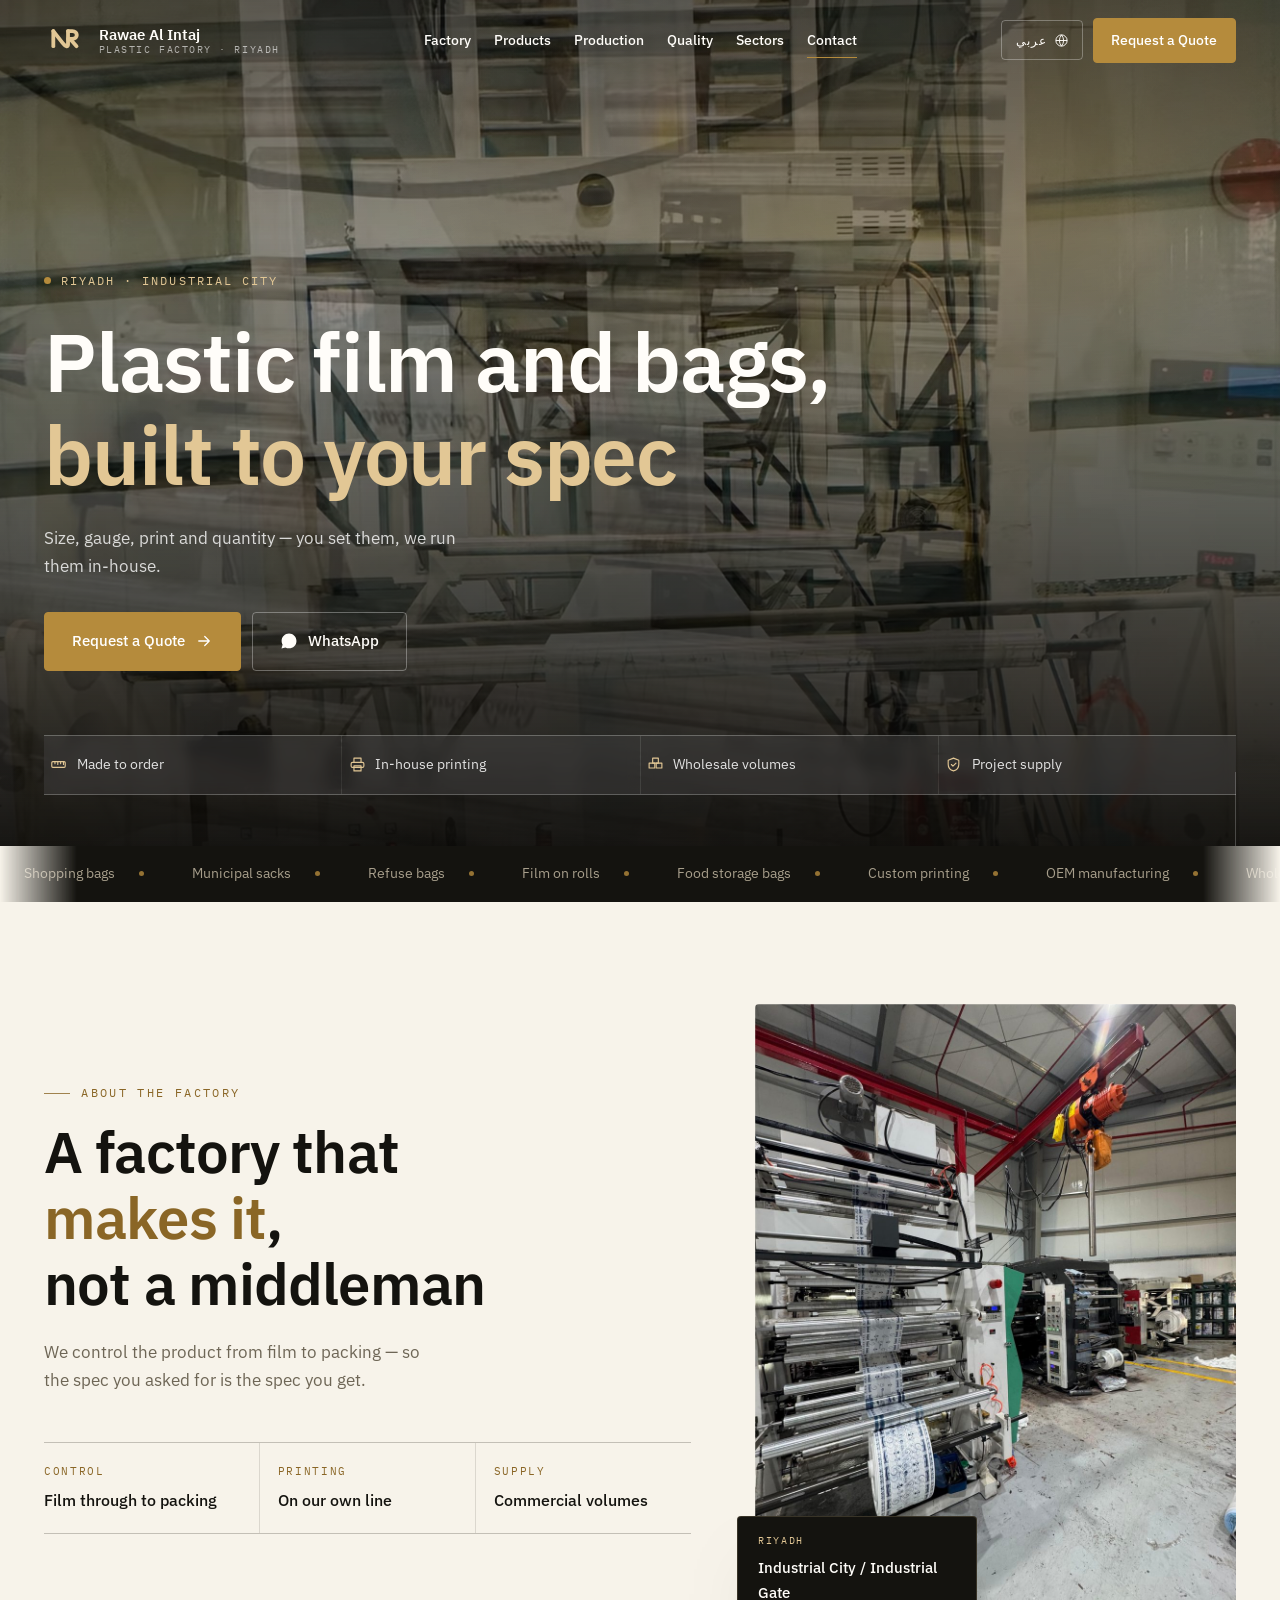
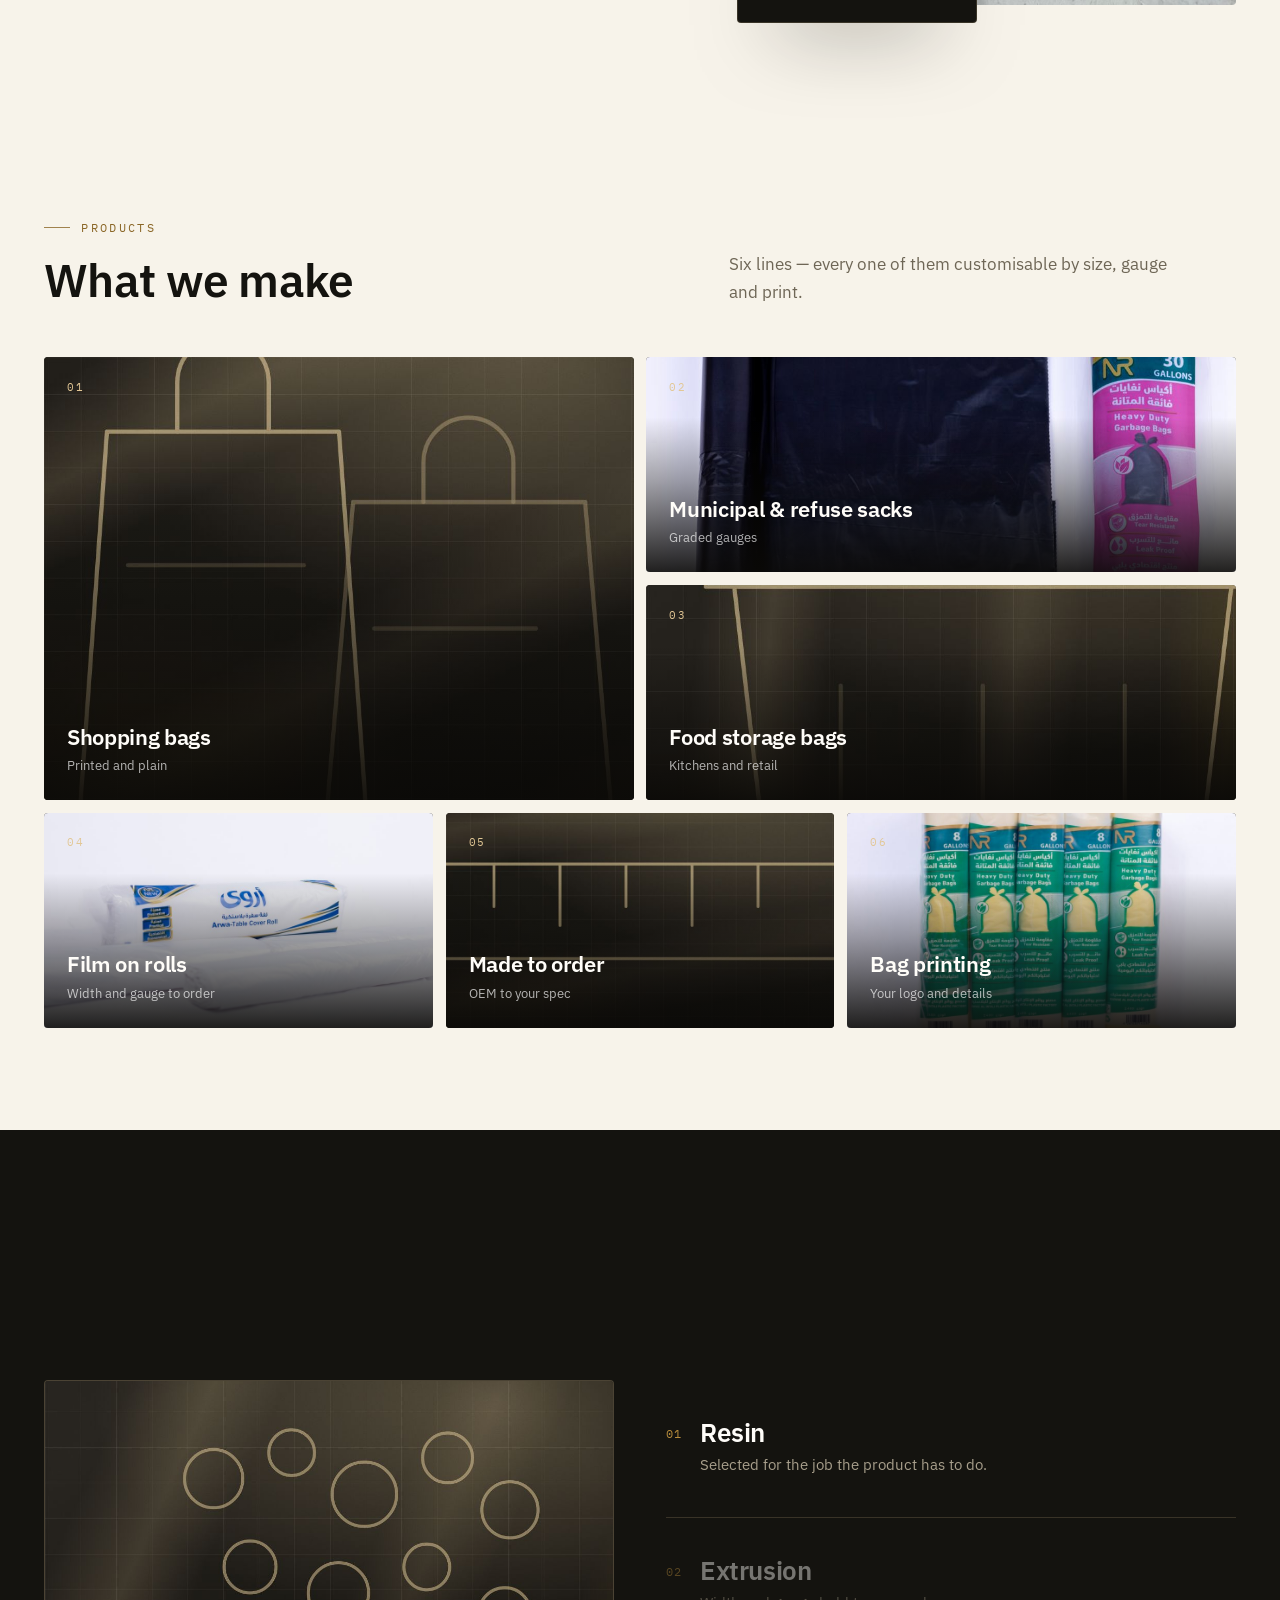
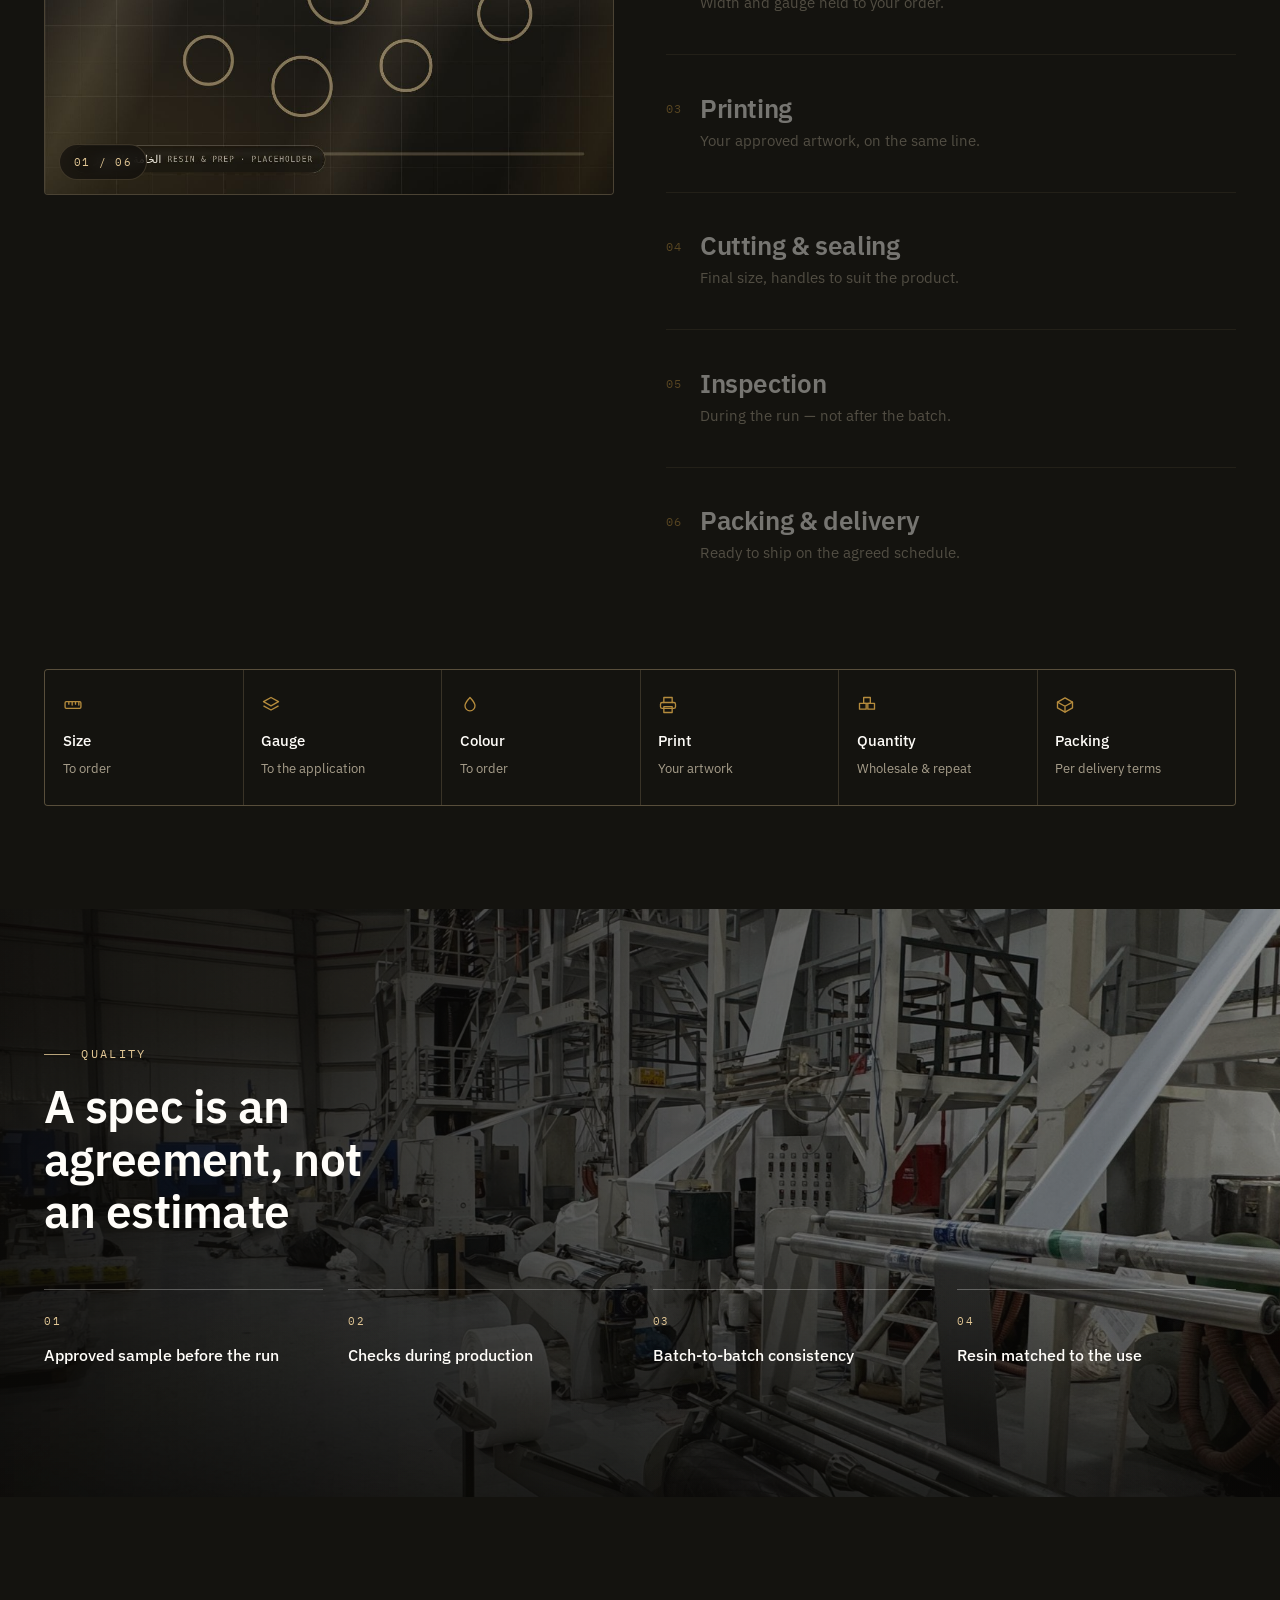
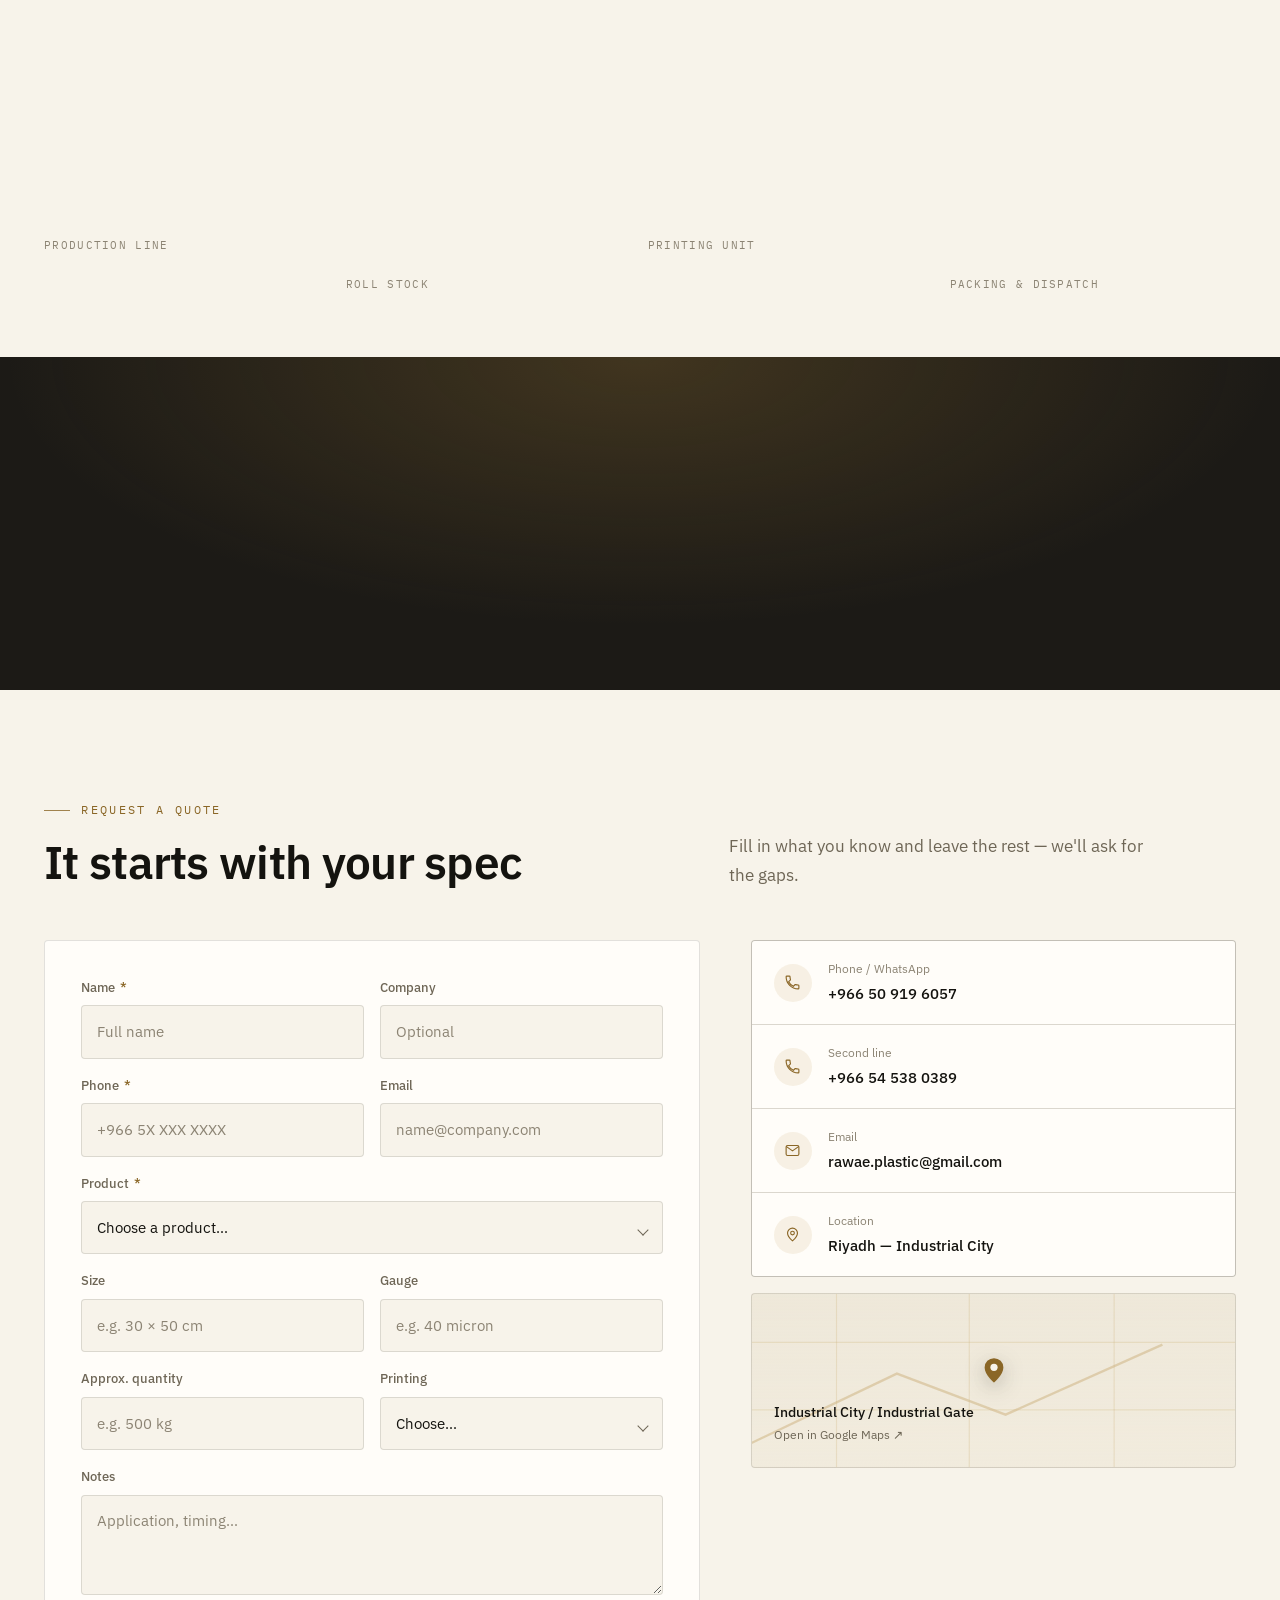
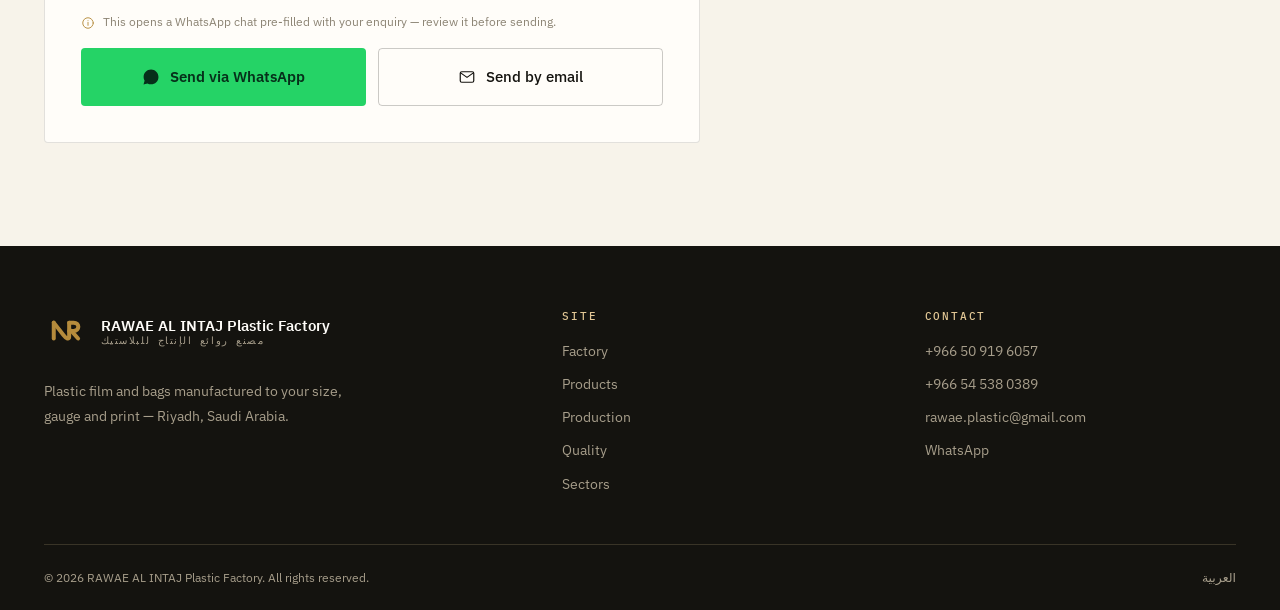
==== commit 740fdf6e: "Replace placeholder media with real factory photos and hero video - Hero: 7-shot Ken Burns crossfade" ====
--- a/en/index.html
+++ b/en/index.html
@@ -124,7 +124,7 @@
 <section class="hero">
   <div class="hero__bg">
     <!-- IMAGE SLOT · 1700×1150 — base layer, shows instantly and stays if there is no video -->
-    <img src="../assets/img/ph/hero.jpg" alt="Blown film production line at RAWAE AL INTAJ Plastic Factory" fetchpriority="high" width="1700" height="1150">
+    <img src="../assets/img/ph/hero.jpg" alt="The production floor at RAWAE AL INTAJ Plastic Factory, with film-blowing towers and stacked raw rolls" fetchpriority="high" width="1700" height="1150">
 
     <!-- VIDEO SLOT · 1920×1080 — drop the file into assets/video/ and it goes live.
          The still above stays visible until the clip actually starts playing: no flash, no black frame. -->
@@ -205,7 +205,7 @@
     <div class="statement__media">
       <!-- IMAGE SLOT · 1000×1300 — roll stock or production floor -->
       <figure class="media media--reveal">
-        <img src="../assets/img/ph/about.jpg" alt="Plastic film roll stock inside the factory" loading="lazy" width="1000" height="1300">
+        <img src="../assets/img/ph/about.jpg" alt="An overhead hoist lifting a roll of printed film beside the printing unit" loading="lazy" width="1000" height="1300">
       </figure>
       <div class="badge">
         <span class="badge__k">Riyadh</span>
@@ -240,7 +240,7 @@
       </a>
 
       <a class="tile reveal" href="#contact">
-        <img src="../assets/img/ph/prod-refuse.jpg" alt="Municipal and refuse sacks" loading="lazy" width="900" height="900">
+        <img src="../assets/img/ph/prod-refuse.jpg" alt="Heavy-duty black refuse sacks by RAWAE AL INTAJ, rolled and packaged" loading="lazy" width="900" height="900">
         <span class="tile__idx">02</span>
         <div class="tile__body">
           <div><h3>Municipal &amp; refuse sacks</h3><span class="tile__tag">Graded gauges</span></div>
@@ -258,7 +258,7 @@
       </a>
 
       <a class="tile reveal" href="#contact">
-        <img src="../assets/img/ph/prod-film.jpg" alt="Plastic film on rolls" loading="lazy" width="900" height="900">
+        <img src="../assets/img/ph/prod-film.jpg" alt="A roll of plastic film shown at an angle, revealing its wound layers" loading="lazy" width="900" height="900">
         <span class="tile__idx">04</span>
         <div class="tile__body">
           <div><h3>Film on rolls</h3><span class="tile__tag">Width and gauge to order</span></div>
@@ -276,7 +276,7 @@
       </a>
 
       <a class="tile reveal" href="#contact">
-        <img src="../assets/img/ph/prod-print.jpg" alt="Printing on plastic bags" loading="lazy" width="900" height="900">
+        <img src="../assets/img/ph/prod-print.jpg" alt="A pack of bags printed with the RAWAE AL INTAJ factory logo clearly visible" loading="lazy" width="900" height="900">
         <span class="tile__idx">06</span>
         <div class="tile__body">
           <div><h3>Bag printing</h3><span class="tile__tag">Your logo and details</span></div>
@@ -360,7 +360,7 @@
 <section class="band" id="quality">
   <div class="band__bg">
     <!-- IMAGE SLOT · 1900×950 — production floor -->
-    <img src="../assets/img/ph/quality.jpg" alt="Production floor inside the factory" loading="lazy" width="1900" height="950">
+    <img src="../assets/img/ph/quality.jpg" alt="The production floor and film-blowing stations inside the RAWAE AL INTAJ factory" loading="lazy" width="1900" height="950">
   </div>
   <div class="container">
     <p class="kicker reveal">Quality</p>
@@ -457,19 +457,19 @@
     <div class="gallery">
       <!-- IMAGE SLOTS · 1200×800 — photos from inside the factory -->
       <figure>
-        <div class="media media--reveal"><img src="../assets/img/ph/gallery-1.jpg" alt="Production line" loading="lazy" width="1200" height="800"></div>
+        <div class="media media--reveal"><img src="../assets/img/ph/gallery-1.jpg" alt="The production line with film-blowing towers and control panels" loading="lazy" width="1200" height="800"></div>
         <figcaption>Production line</figcaption>
       </figure>
       <figure>
-        <div class="media media--reveal"><img src="../assets/img/ph/gallery-2.jpg" alt="Roll stock" loading="lazy" width="1200" height="800"></div>
+        <div class="media media--reveal"><img src="../assets/img/ph/gallery-2.jpg" alt="Stock of film rolls with an operator running the printing line" loading="lazy" width="1200" height="800"></div>
         <figcaption>Roll stock</figcaption>
       </figure>
       <figure>
-        <div class="media media--reveal"><img src="../assets/img/ph/gallery-3.jpg" alt="Printing unit" loading="lazy" width="1200" height="800"></div>
+        <div class="media media--reveal"><img src="../assets/img/ph/gallery-3.jpg" alt="The flexographic printing unit with a roll-lifting hoist" loading="lazy" width="1200" height="800"></div>
         <figcaption>Printing unit</figcaption>
       </figure>
       <figure>
-        <div class="media media--reveal"><img src="../assets/img/ph/gallery-4.jpg" alt="Packing and dispatch" loading="lazy" width="1200" height="800"></div>
+        <div class="media media--reveal"><img src="../assets/img/ph/gallery-4.jpg" alt="The bag cutting-and-sealing line inside the factory" loading="lazy" width="1200" height="800"></div>
         <figcaption>Packing &amp; dispatch</figcaption>
       </figure>
     </div>
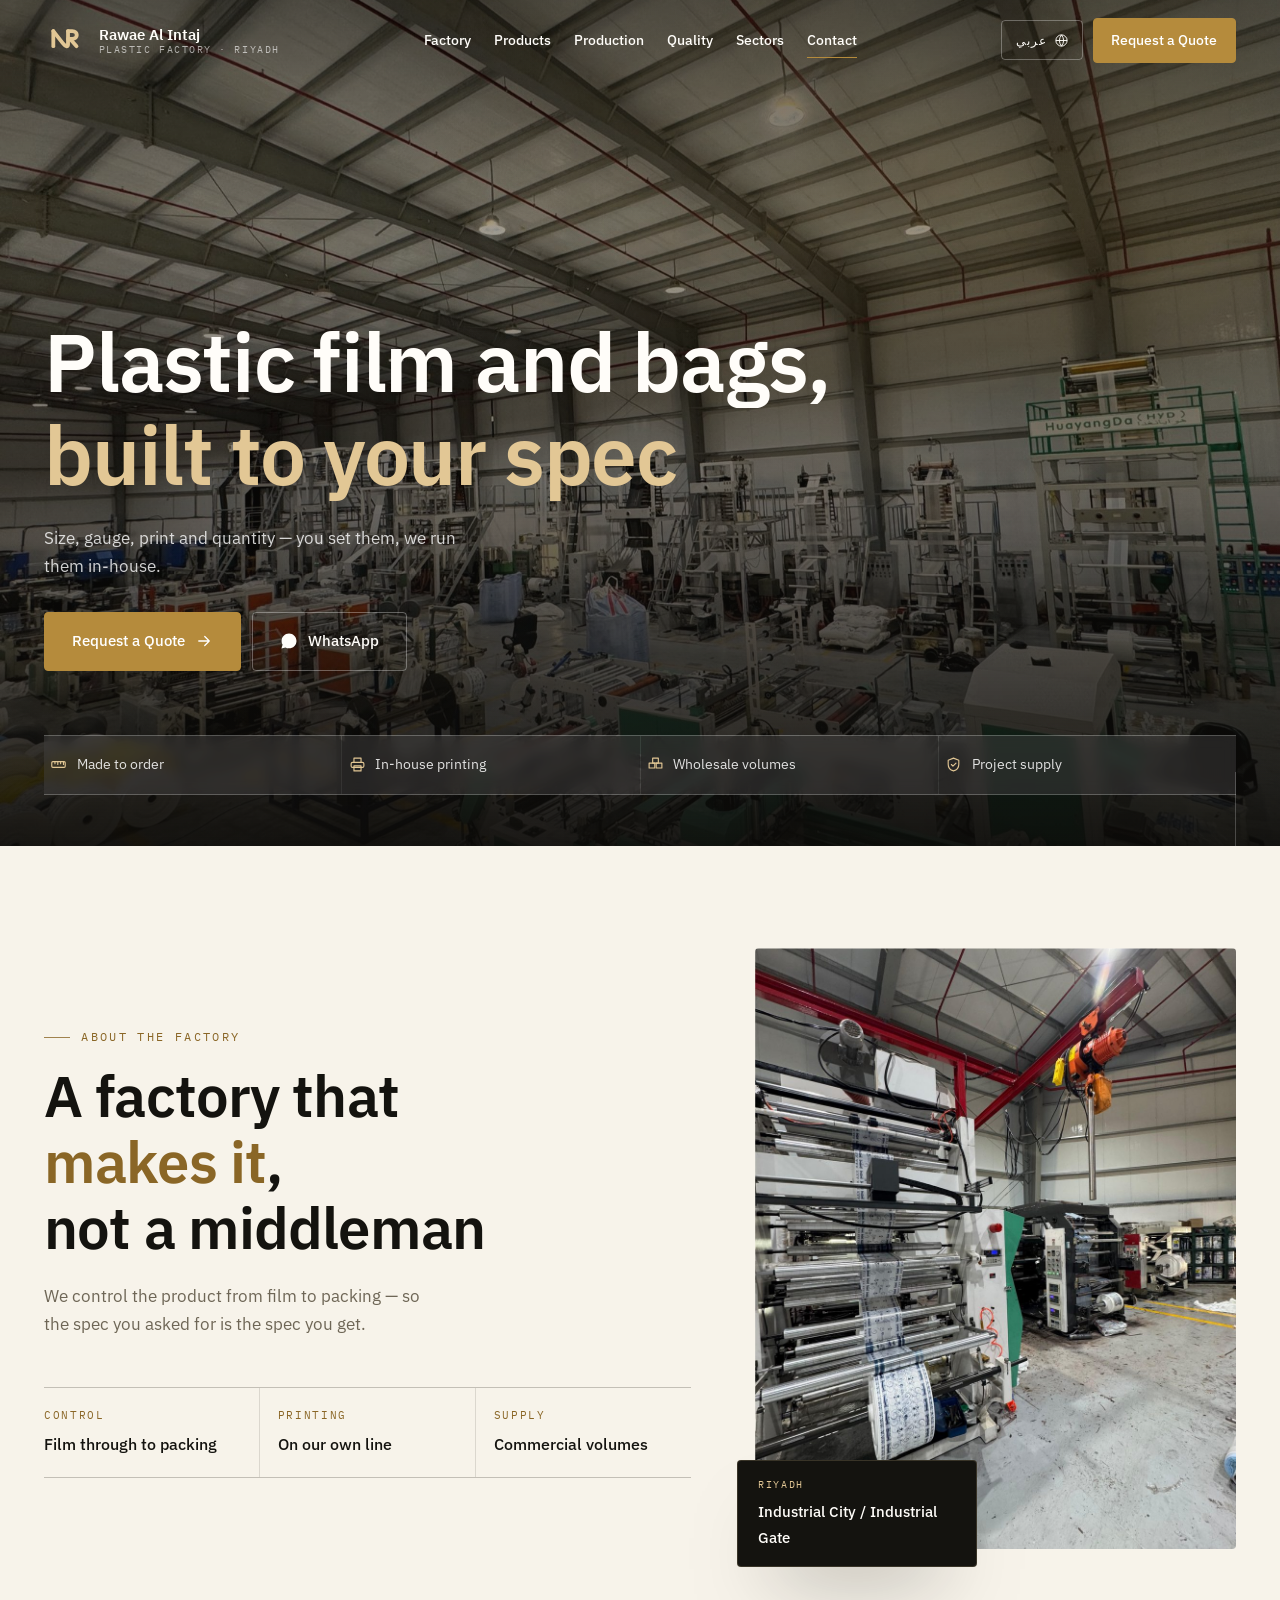
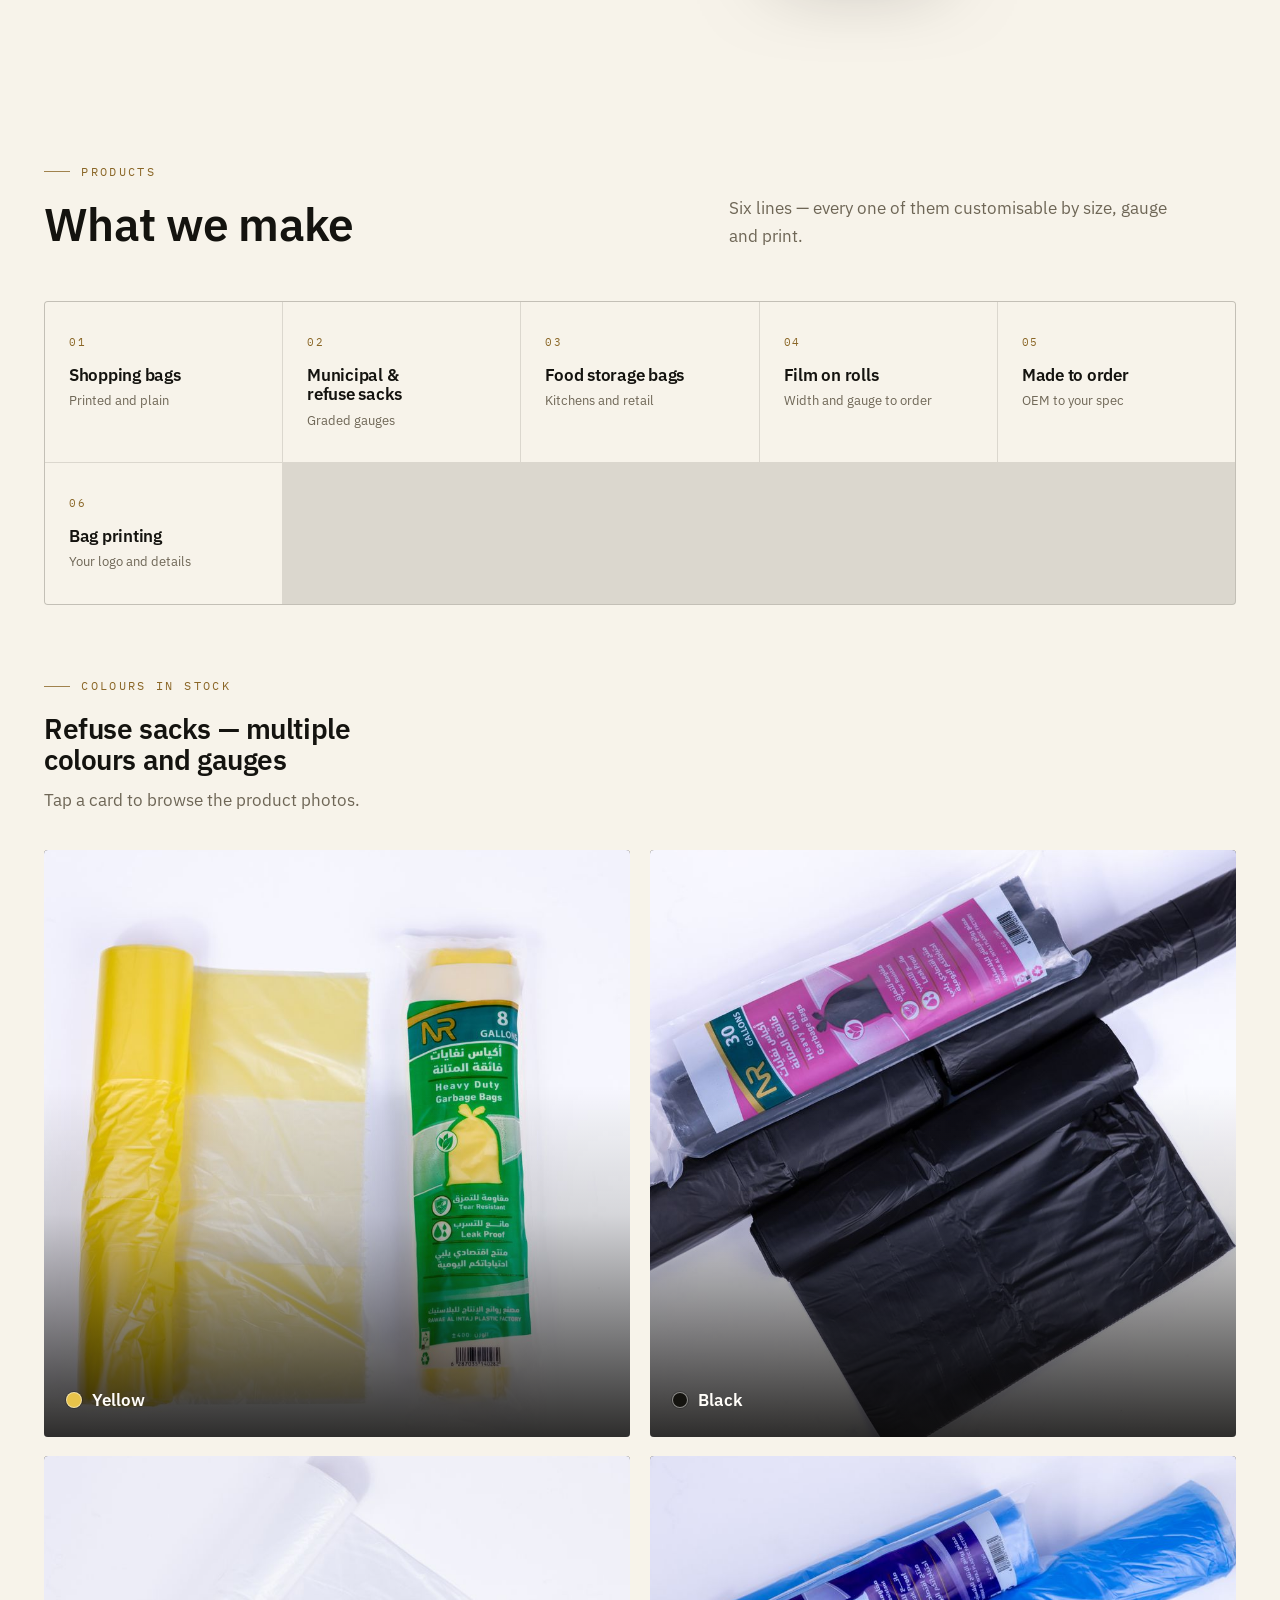
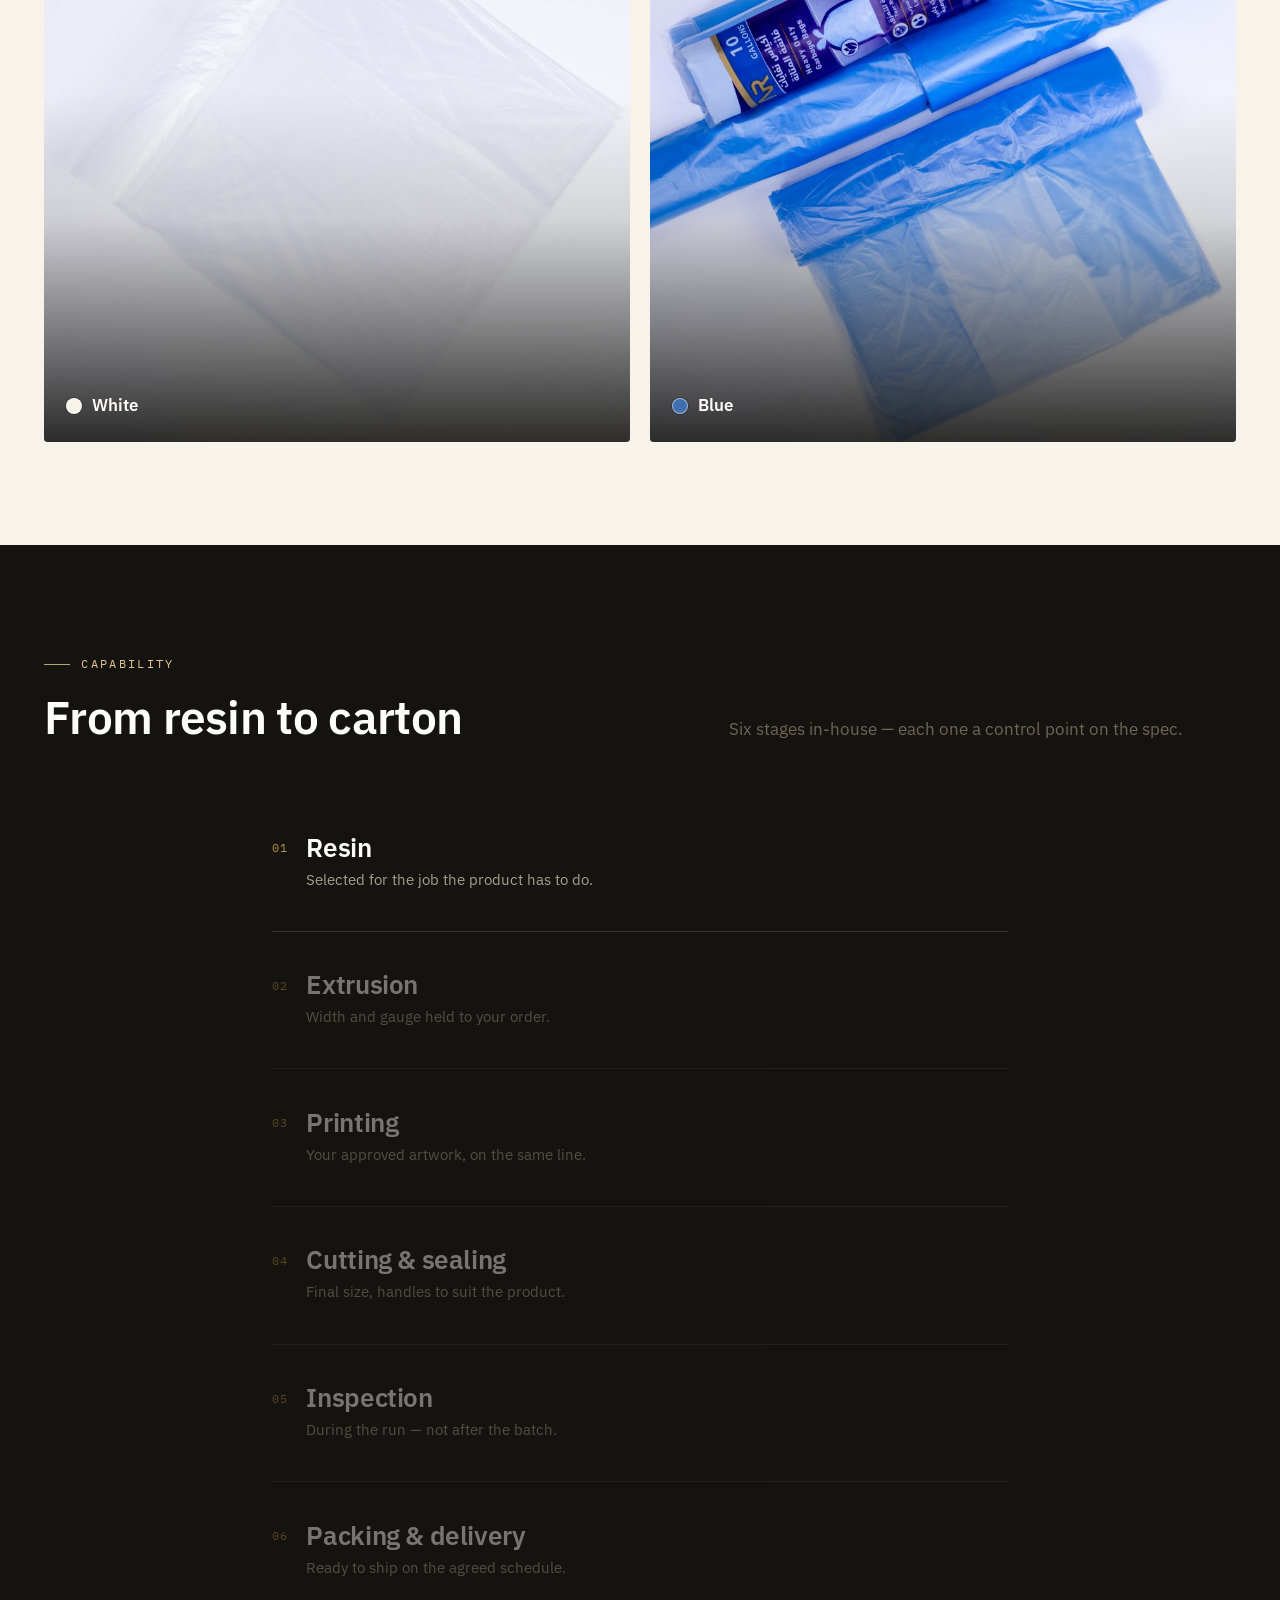
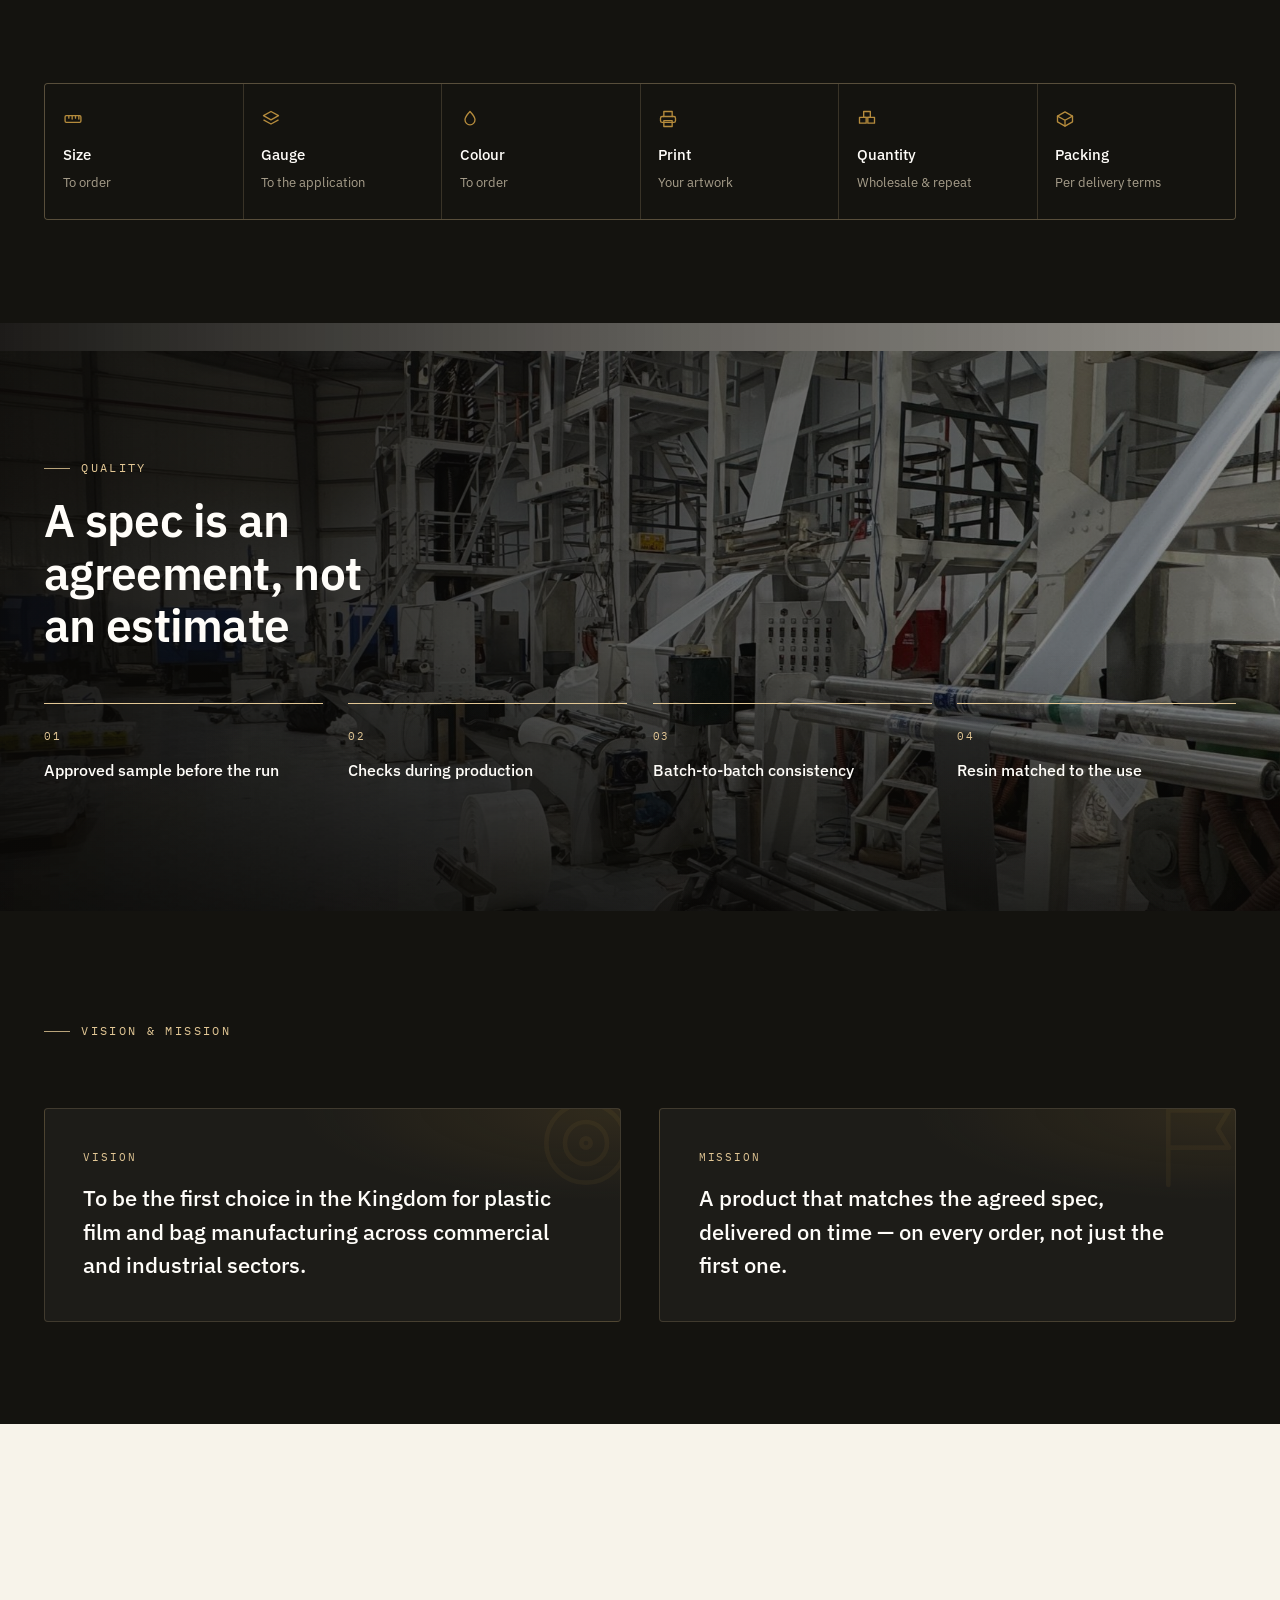
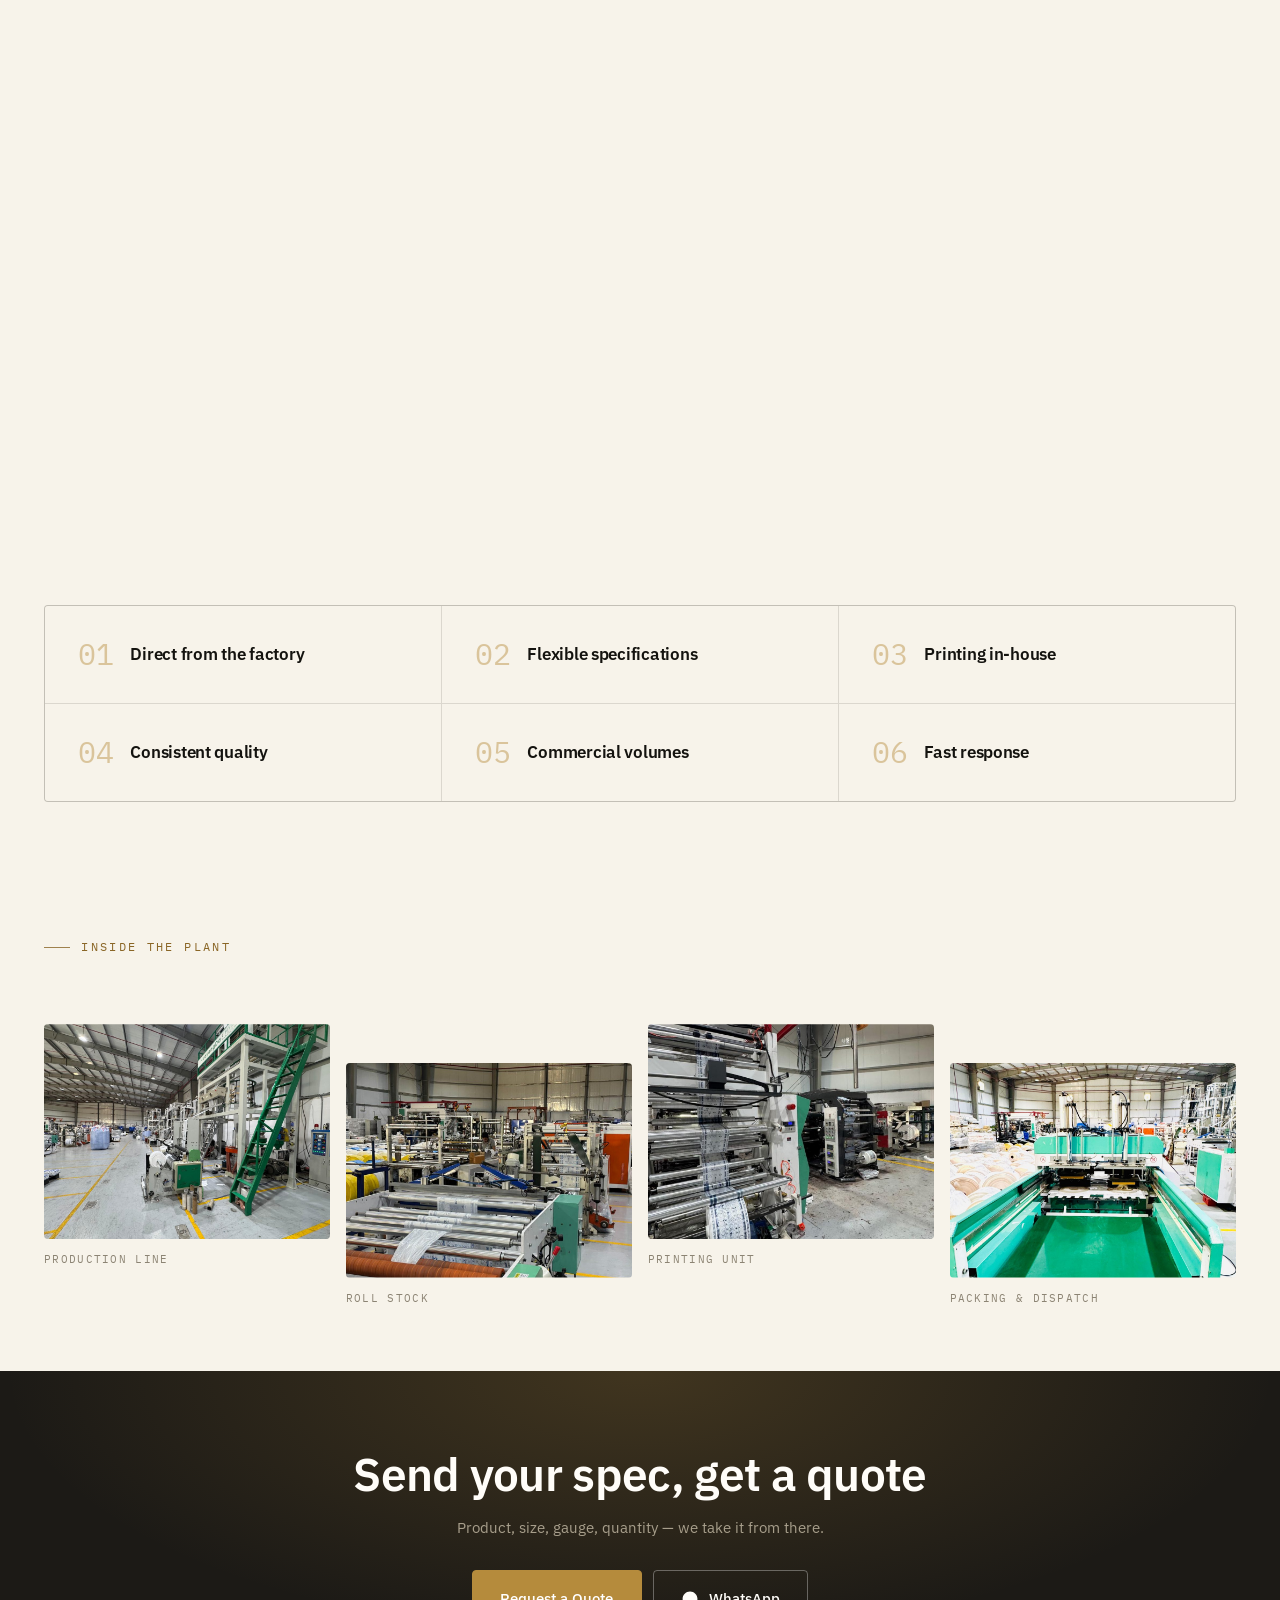
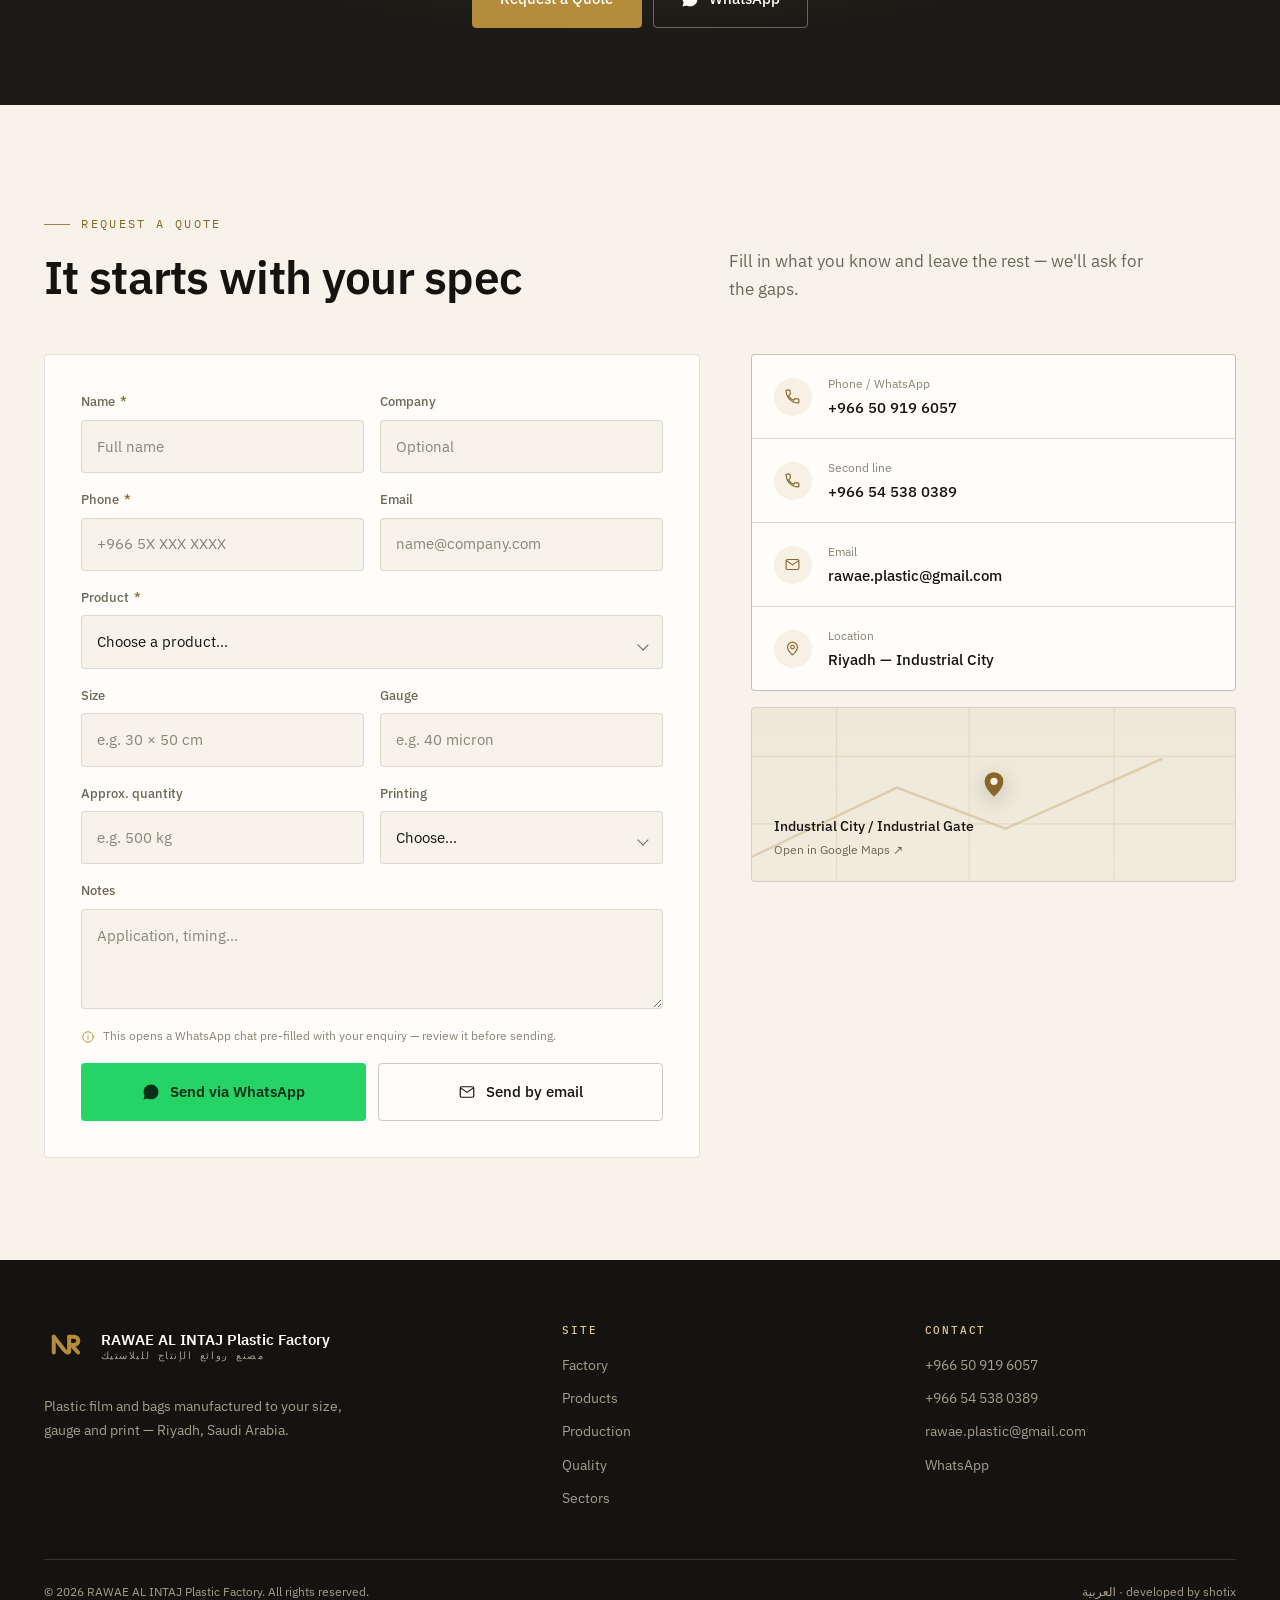
==== commit 46cec75c: "Redesign hero/products sections, fix hero video, misc content cleanup - Fix hero video never playing" ====
--- a/en/index.html
+++ b/en/index.html
@@ -129,14 +129,11 @@
     <!-- VIDEO SLOT · 1920×1080 — drop the file into assets/video/ and it goes live.
          The still above stays visible until the clip actually starts playing: no flash, no black frame. -->
     <video class="hero__video" muted loop playsinline preload="none" aria-hidden="true" tabindex="-1">
-      <source src="../assets/video/hero.webm" type="video/webm">
       <source src="../assets/video/hero.mp4" type="video/mp4">
     </video>
   </div>
 
   <div class="container hero__inner">
-    <p class="hero__eyebrow"><span class="dot" aria-hidden="true"></span> Riyadh · Industrial City</p>
-
     <h1>
       <span class="rise" style="--i:0"><span>Plastic film and bags,</span></span>
       <span class="rise" style="--i:1"><span><span class="accent">built to your spec</span></span></span>
@@ -166,23 +163,6 @@
   <span class="scroll-cue" aria-hidden="true"></span>
 </section>
 
-<!-- =========================== MARQUEE =========================== -->
-<div class="marquee" aria-hidden="true">
-  <div class="marquee__track">
-    <div class="marquee__group">
-      <span class="marquee__item">Shopping bags</span><span class="marquee__item">Municipal sacks</span>
-      <span class="marquee__item">Refuse bags</span><span class="marquee__item">Film on rolls</span>
-      <span class="marquee__item">Food storage bags</span><span class="marquee__item">Custom printing</span>
-      <span class="marquee__item">OEM manufacturing</span><span class="marquee__item">Wholesale supply</span>
-    </div>
-    <div class="marquee__group">
-      <span class="marquee__item">Shopping bags</span><span class="marquee__item">Municipal sacks</span>
-      <span class="marquee__item">Refuse bags</span><span class="marquee__item">Film on rolls</span>
-      <span class="marquee__item">Food storage bags</span><span class="marquee__item">Custom printing</span>
-      <span class="marquee__item">OEM manufacturing</span><span class="marquee__item">Wholesale supply</span>
-    </div>
-  </div>
-</div>
 
 <!-- ============================ ABOUT ============================ -->
 <section class="section statement" id="about">
@@ -228,65 +208,137 @@
       <p class="lead reveal" style="--i:2">Six lines — every one of them customisable by size, gauge and print.</p>
     </div>
 
-    <div class="bento">
-
-      <a class="tile reveal" href="#contact">
-        <img src="../assets/img/ph/prod-shopping.jpg" alt="Plastic shopping bags" loading="lazy" width="900" height="900">
-        <span class="tile__idx">01</span>
-        <div class="tile__body">
-          <div><h3>Shopping bags</h3><span class="tile__tag">Printed and plain</span></div>
-          <span class="tile__go" aria-hidden="true"><svg class="arrow-fwd" viewBox="0 0 24 24" fill="none" stroke="currentColor" stroke-width="1.8" stroke-linecap="round" stroke-linejoin="round"><path d="M5 12h14M13 6l6 6-6 6"/></svg></span>
-        </div>
-      </a>
-
-      <a class="tile reveal" href="#contact">
-        <img src="../assets/img/ph/prod-refuse.jpg" alt="Heavy-duty black refuse sacks by RAWAE AL INTAJ, rolled and packaged" loading="lazy" width="900" height="900">
-        <span class="tile__idx">02</span>
-        <div class="tile__body">
-          <div><h3>Municipal &amp; refuse sacks</h3><span class="tile__tag">Graded gauges</span></div>
-          <span class="tile__go" aria-hidden="true"><svg class="arrow-fwd" viewBox="0 0 24 24" fill="none" stroke="currentColor" stroke-width="1.8" stroke-linecap="round" stroke-linejoin="round"><path d="M5 12h14M13 6l6 6-6 6"/></svg></span>
-        </div>
-      </a>
-
-      <a class="tile reveal" href="#contact">
-        <img src="../assets/img/ph/prod-food.jpg" alt="Food storage bags" loading="lazy" width="900" height="900">
-        <span class="tile__idx">03</span>
-        <div class="tile__body">
-          <div><h3>Food storage bags</h3><span class="tile__tag">Kitchens and retail</span></div>
-          <span class="tile__go" aria-hidden="true"><svg class="arrow-fwd" viewBox="0 0 24 24" fill="none" stroke="currentColor" stroke-width="1.8" stroke-linecap="round" stroke-linejoin="round"><path d="M5 12h14M13 6l6 6-6 6"/></svg></span>
-        </div>
-      </a>
-
-      <a class="tile reveal" href="#contact">
-        <img src="../assets/img/ph/prod-film.jpg" alt="A roll of plastic film shown at an angle, revealing its wound layers" loading="lazy" width="900" height="900">
-        <span class="tile__idx">04</span>
-        <div class="tile__body">
-          <div><h3>Film on rolls</h3><span class="tile__tag">Width and gauge to order</span></div>
-          <span class="tile__go" aria-hidden="true"><svg class="arrow-fwd" viewBox="0 0 24 24" fill="none" stroke="currentColor" stroke-width="1.8" stroke-linecap="round" stroke-linejoin="round"><path d="M5 12h14M13 6l6 6-6 6"/></svg></span>
-        </div>
-      </a>
-
-      <a class="tile reveal" href="#contact">
-        <img src="../assets/img/ph/prod-custom.jpg" alt="Custom manufactured plastic products" loading="lazy" width="900" height="900">
-        <span class="tile__idx">05</span>
-        <div class="tile__body">
-          <div><h3>Made to order</h3><span class="tile__tag">OEM to your spec</span></div>
-          <span class="tile__go" aria-hidden="true"><svg class="arrow-fwd" viewBox="0 0 24 24" fill="none" stroke="currentColor" stroke-width="1.8" stroke-linecap="round" stroke-linejoin="round"><path d="M5 12h14M13 6l6 6-6 6"/></svg></span>
-        </div>
-      </a>
-
-      <a class="tile reveal" href="#contact">
-        <img src="../assets/img/ph/prod-print.jpg" alt="A pack of bags printed with the RAWAE AL INTAJ factory logo clearly visible" loading="lazy" width="900" height="900">
-        <span class="tile__idx">06</span>
-        <div class="tile__body">
-          <div><h3>Bag printing</h3><span class="tile__tag">Your logo and details</span></div>
-          <span class="tile__go" aria-hidden="true"><svg class="arrow-fwd" viewBox="0 0 24 24" fill="none" stroke="currentColor" stroke-width="1.8" stroke-linecap="round" stroke-linejoin="round"><path d="M5 12h14M13 6l6 6-6 6"/></svg></span>
-        </div>
-      </a>
-
-    </div>
-  </div>
-</section>
+    <ul class="productlist">
+      <li class="productcard reveal">
+        <a href="#contact">
+          <span class="productcard__idx">01</span>
+          <h3>Shopping bags</h3>
+          <span class="productcard__tag">Printed and plain</span>
+        </a>
+      </li>
+      <li class="productcard reveal">
+        <a href="#contact">
+          <span class="productcard__idx">02</span>
+          <h3>Municipal &amp; refuse sacks</h3>
+          <span class="productcard__tag">Graded gauges</span>
+        </a>
+      </li>
+      <li class="productcard reveal">
+        <a href="#contact">
+          <span class="productcard__idx">03</span>
+          <h3>Food storage bags</h3>
+          <span class="productcard__tag">Kitchens and retail</span>
+        </a>
+      </li>
+      <li class="productcard reveal">
+        <a href="#contact">
+          <span class="productcard__idx">04</span>
+          <h3>Film on rolls</h3>
+          <span class="productcard__tag">Width and gauge to order</span>
+        </a>
+      </li>
+      <li class="productcard reveal">
+        <a href="#contact">
+          <span class="productcard__idx">05</span>
+          <h3>Made to order</h3>
+          <span class="productcard__tag">OEM to your spec</span>
+        </a>
+      </li>
+      <li class="productcard reveal">
+        <a href="#contact">
+          <span class="productcard__idx">06</span>
+          <h3>Bag printing</h3>
+          <span class="productcard__tag">Your logo and details</span>
+        </a>
+      </li>
+    </ul>
+
+    <!-- ===================== COLOR SHOWCASE ===================== -->
+    <div class="colors-head">
+      <p class="kicker reveal">Colours in stock</p>
+      <h3 class="reveal">Refuse sacks — multiple colours and gauges</h3>
+      <p class="lead reveal">Tap a card to browse the product photos.</p>
+    </div>
+
+    <div class="colorwall">
+      <button type="button" class="colorcard reveal" data-color="yellow" data-label="Yellow" aria-haspopup="dialog">
+        <span class="colorcard__stage">
+          <img class="is-on" src="../assets/img/ph/colors/yellow-1.jpg" alt="Yellow refuse sacks by RAWAE AL INTAJ" loading="lazy">
+          <img src="../assets/img/ph/colors/yellow-2.jpg" alt="" loading="lazy">
+          <img src="../assets/img/ph/colors/yellow-3.jpg" alt="" loading="lazy">
+          <img src="../assets/img/ph/colors/yellow-4.jpg" alt="" loading="lazy">
+          <img src="../assets/img/ph/colors/yellow-5.jpg" alt="" loading="lazy">
+          <img src="../assets/img/ph/colors/yellow-6.jpg" alt="" loading="lazy">
+          <img src="../assets/img/ph/colors/yellow-7.jpg" alt="" loading="lazy">
+          <img src="../assets/img/ph/colors/yellow-8.jpg" alt="" loading="lazy">
+        </span>
+        <span class="colorcard__label"><span class="colorcard__sw" style="--sw:#E8C34A"></span> Yellow</span>
+      </button>
+
+      <button type="button" class="colorcard reveal" data-color="black" data-label="Black" aria-haspopup="dialog">
+        <span class="colorcard__stage">
+          <img class="is-on" src="../assets/img/ph/colors/black-1.jpg" alt="Black refuse sacks by RAWAE AL INTAJ" loading="lazy">
+          <img src="../assets/img/ph/colors/black-2.jpg" alt="" loading="lazy">
+          <img src="../assets/img/ph/colors/black-3.jpg" alt="" loading="lazy">
+          <img src="../assets/img/ph/colors/black-4.jpg" alt="" loading="lazy">
+          <img src="../assets/img/ph/colors/black-5.jpg" alt="" loading="lazy">
+          <img src="../assets/img/ph/colors/black-6.jpg" alt="" loading="lazy">
+          <img src="../assets/img/ph/colors/black-7.jpg" alt="" loading="lazy">
+          <img src="../assets/img/ph/colors/black-8.jpg" alt="" loading="lazy">
+        </span>
+        <span class="colorcard__label"><span class="colorcard__sw" style="--sw:#14130F"></span> Black</span>
+      </button>
+
+      <button type="button" class="colorcard reveal" data-color="white" data-label="White" aria-haspopup="dialog">
+        <span class="colorcard__stage">
+          <img class="is-on" src="../assets/img/ph/colors/white-1.jpg" alt="White refuse sacks by RAWAE AL INTAJ" loading="lazy">
+          <img src="../assets/img/ph/colors/white-2.jpg" alt="" loading="lazy">
+          <img src="../assets/img/ph/colors/white-3.jpg" alt="" loading="lazy">
+          <img src="../assets/img/ph/colors/white-4.jpg" alt="" loading="lazy">
+          <img src="../assets/img/ph/colors/white-5.jpg" alt="" loading="lazy">
+          <img src="../assets/img/ph/colors/white-6.jpg" alt="" loading="lazy">
+          <img src="../assets/img/ph/colors/white-7.jpg" alt="" loading="lazy">
+          <img src="../assets/img/ph/colors/white-8.jpg" alt="" loading="lazy">
+          <img src="../assets/img/ph/colors/white-9.jpg" alt="" loading="lazy">
+          <img src="../assets/img/ph/colors/white-10.jpg" alt="" loading="lazy">
+        </span>
+        <span class="colorcard__label"><span class="colorcard__sw" style="--sw:#F7F3EA"></span> White</span>
+      </button>
+
+      <button type="button" class="colorcard reveal" data-color="blue" data-label="Blue" aria-haspopup="dialog">
+        <span class="colorcard__stage">
+          <img class="is-on" src="../assets/img/ph/colors/blue-1.jpg" alt="Blue refuse sacks by RAWAE AL INTAJ" loading="lazy">
+          <img src="../assets/img/ph/colors/blue-2.jpg" alt="" loading="lazy">
+          <img src="../assets/img/ph/colors/blue-3.jpg" alt="" loading="lazy">
+          <img src="../assets/img/ph/colors/blue-4.jpg" alt="" loading="lazy">
+          <img src="../assets/img/ph/colors/blue-5.jpg" alt="" loading="lazy">
+          <img src="../assets/img/ph/colors/blue-6.jpg" alt="" loading="lazy">
+          <img src="../assets/img/ph/colors/blue-7.jpg" alt="" loading="lazy">
+          <img src="../assets/img/ph/colors/blue-8.jpg" alt="" loading="lazy">
+        </span>
+        <span class="colorcard__label"><span class="colorcard__sw" style="--sw:#3E6FB0"></span> Blue</span>
+      </button>
+    </div>
+
+  </div>
+</section>
+
+<!-- Lightbox for the colour showcase -->
+<div class="lightbox" id="color-lightbox" role="dialog" aria-modal="true" aria-hidden="true" aria-label="Product photo gallery">
+  <button type="button" class="lightbox__close" aria-label="Close">
+    <svg viewBox="0 0 24 24" fill="none" stroke="currentColor" stroke-width="1.8" stroke-linecap="round" aria-hidden="true"><path d="M6 6l12 12M18 6L6 18"/></svg>
+  </button>
+  <button type="button" class="lightbox__nav lightbox__prev" aria-label="Previous">
+    <svg viewBox="0 0 24 24" fill="none" stroke="currentColor" stroke-width="1.8" stroke-linecap="round" stroke-linejoin="round" aria-hidden="true"><path d="M15 6l-6 6 6 6"/></svg>
+  </button>
+  <figure class="lightbox__frame">
+    <img class="lightbox__img" src="" alt="">
+    <figcaption class="lightbox__count"></figcaption>
+  </figure>
+  <button type="button" class="lightbox__nav lightbox__next" aria-label="Next">
+    <svg viewBox="0 0 24 24" fill="none" stroke="currentColor" stroke-width="1.8" stroke-linecap="round" stroke-linejoin="round" aria-hidden="true"><path d="M9 6l6 6-6 6"/></svg>
+  </button>
+</div>
 
 <!-- ====================== PROCESS (showcase) ====================== -->
 <section class="section section--dark" id="process">
@@ -300,20 +352,7 @@
       <p class="lead reveal" style="--i:2">Six stages in-house — each one a control point on the spec.</p>
     </div>
 
-    <div class="showcase">
-
-      <div class="showcase__media">
-        <div class="showcase__stack">
-          <!-- IMAGE SLOTS · 1100×820 — one photo per production stage -->
-          <figure class="shot is-on"><img src="../assets/img/ph/step-1.jpg" alt="Resin and preparation" loading="lazy" width="1100" height="820"></figure>
-          <figure class="shot"><img src="../assets/img/ph/step-2.jpg" alt="Film extrusion" loading="lazy" width="1100" height="820"></figure>
-          <figure class="shot"><img src="../assets/img/ph/step-3.jpg" alt="Printing" loading="lazy" width="1100" height="820"></figure>
-          <figure class="shot"><img src="../assets/img/ph/step-4.jpg" alt="Cutting and sealing" loading="lazy" width="1100" height="820"></figure>
-          <figure class="shot"><img src="../assets/img/ph/step-5.jpg" alt="Inspection" loading="lazy" width="1100" height="820"></figure>
-          <figure class="shot"><img src="../assets/img/ph/step-6.jpg" alt="Packing and delivery" loading="lazy" width="1100" height="820"></figure>
-          <span class="showcase__counter">01 / 06</span>
-        </div>
-      </div>
+    <div class="showcase showcase--centered">
 
       <ol class="showcase__steps">
         <li class="pstep is-on"><span class="pstep__num">01</span><div><h3>Resin</h3><p>Selected for the job the product has to do.</p></div></li>
@@ -397,12 +436,9 @@
 <!-- ============================ SECTORS ============================ -->
 <section class="section" id="sectors">
   <div class="container">
-    <div class="section-head section-head--split">
-      <div>
-        <p class="kicker reveal">Sectors</p>
-        <h2 class="reveal" style="--i:1">Who we supply</h2>
-      </div>
-      <p class="lead reveal" style="--i:2">Buyers who order in commercial volume and need supply on a schedule.</p>
+    <div class="section-head">
+      <p class="kicker reveal">Sectors</p>
+      <h2 class="reveal" style="--i:1">Who we supply</h2>
     </div>
 
     <div class="rail">
@@ -617,7 +653,7 @@
           </li>
         </ul>
 
-        <a class="map-card" href="https://www.google.com/maps/search/?api=1&amp;query=Industrial+City+Riyadh" target="_blank" rel="noopener">
+        <a class="map-card" href="https://maps.app.goo.gl/qSfsLoF8jM1CXYm48?g_st=iwb" target="_blank" rel="noopener">
           <svg class="map-card__lines" viewBox="0 0 400 190" fill="none" stroke="currentColor" stroke-width="1" aria-hidden="true">
             <path d="M-10 40h420M-10 96h420M-10 150h420" opacity=".3"/>
             <path d="M70 -10v210M180 -10v210M300 -10v210" opacity=".3"/>
@@ -680,7 +716,11 @@
 
     <div class="footer__bottom">
       <span>© <span id="year">2026</span> RAWAE AL INTAJ Plastic Factory. All rights reserved.</span>
-      <span><a href="../" hreflang="ar" lang="ar" dir="rtl">العربية</a></span>
+      <span>
+        <a href="../" hreflang="ar" lang="ar" dir="rtl">العربية</a>
+        <span aria-hidden="true"> · </span>
+        <a href="https://shotix.space" target="_blank" rel="noopener">developed by shotix</a>
+      </span>
     </div>
 
   </div>
--- a/assets/css/site.css
+++ b/assets/css/site.css
@@ -619,74 +619,136 @@
 .badge__v { font-size: .95rem; font-weight: 500; color: var(--white); line-height: 1.5; }
 
 /* --------------------------------------------------------------------------
-   10. Bento product grid
-   -------------------------------------------------------------------------- */
-.bento {
-  display: grid;
-  grid-template-columns: repeat(6, minmax(0, 1fr));
-  grid-auto-rows: clamp(150px, 17vw, 215px);
-  gap: clamp(.6rem, 1vw, 1rem);
-}
-.bento > :nth-child(1) { grid-column: span 3; grid-row: span 2; }
-.bento > :nth-child(2) { grid-column: span 3; }
-.bento > :nth-child(3) { grid-column: span 3; }
-.bento > :nth-child(4) { grid-column: span 2; }
-.bento > :nth-child(5) { grid-column: span 2; }
-.bento > :nth-child(6) { grid-column: span 2; }
-
-.tile {
-  position: relative;
+   10. Product list + colour showcase
+   -------------------------------------------------------------------------- */
+.productlist {
+  display: grid;
+  grid-template-columns: repeat(auto-fit, minmax(200px, 1fr));
+  gap: 1px;
+  background: var(--line);
+  border: 1px solid var(--line);
+  border-radius: var(--radius);
+  overflow: hidden;
+}
+.productcard { background: var(--paper); }
+.productcard a {
   display: block;
-  overflow: hidden;
+  padding: clamp(1.3rem, 2.4vw, 1.9rem) clamp(1.1rem, 2vw, 1.5rem);
+  transition: background-color .4s var(--ease);
+}
+.productcard a:hover { background: color-mix(in srgb, var(--gold) 8%, var(--paper)); }
+.productcard__idx {
+  display: block;
+  font-family: var(--font-mono); font-size: .68rem;
+  letter-spacing: .14em; color: var(--gold-deep);
+  margin-block-end: .9rem;
+}
+.productcard h3 { font-size: 1.05rem; font-weight: 600; }
+.productcard__tag {
+  display: block; margin-block-start: .35rem;
+  font-size: .82rem; color: var(--muted);
+}
+
+.colors-head { margin-block: clamp(2.5rem, 5vw, 4rem) clamp(1.5rem, 3vw, 2.25rem); }
+.colors-head h3 { font-size: clamp(1.3rem, 2.4vw, 1.75rem); font-weight: 600; max-width: 30ch; }
+.colors-head .lead { margin-block-start: .6rem; color: var(--muted); font-size: var(--fs-lead); }
+
+.colorwall {
+  display: grid;
+  grid-template-columns: repeat(2, minmax(0, 1fr));
+  gap: clamp(.75rem, 1.5vw, 1.25rem);
+}
+.colorcard {
+  position: relative;
+  display: block;
+  inline-size: 100%;
+  padding: 0;
+  overflow: hidden;
+  border: 0;
   border-radius: var(--radius);
   background: var(--ink-3);
+  cursor: pointer;
   isolation: isolate;
-}
-.tile img {
+  transition: transform .4s var(--ease);
+}
+.colorcard:hover { transform: translateY(-3px); }
+.colorcard__stage {
+  position: relative;
+  display: block;
+  aspect-ratio: 1 / 1;
+}
+.colorcard__stage img {
   position: absolute; inset: 0;
   inline-size: 100%; block-size: 100%;
   object-fit: cover;
-  transition: transform 1.5s var(--ease), filter 1s var(--ease);
-}
-.tile::after {
+  opacity: 0;
+  transition: opacity 1.1s var(--ease), transform 6s linear;
+  transform: scale(1.02);
+}
+.colorcard__stage img.is-on { opacity: 1; transform: scale(1.08); }
+.colorcard::after {
   content: "";
   position: absolute; inset: 0;
-  background: linear-gradient(to top, rgba(10,9,7,.9) 0%, rgba(10,9,7,.35) 42%, transparent 72%);
-  transition: background .6s var(--ease);
-}
-.tile:hover img { transform: scale(1.07); }
-.tile:hover::after { background: linear-gradient(to top, rgba(10,9,7,.92) 0%, rgba(120,86,26,.35) 55%, rgba(181,139,60,.12) 100%); }
-
-.tile__body {
+  background: linear-gradient(to top, rgba(10,9,7,.85) 0%, rgba(10,9,7,.15) 38%, transparent 60%);
+  pointer-events: none;
+}
+.colorcard__label {
   position: absolute; z-index: 1;
-  inset-block-end: 0; inset-inline: 0;
-  padding: clamp(1rem, 1.8vw, 1.5rem);
-  display: flex; align-items: flex-end; justify-content: space-between; gap: 1rem;
-}
-.tile__idx {
-  position: absolute; z-index: 1;
-  inset-block-start: clamp(.9rem, 1.6vw, 1.3rem);
-  inset-inline-start: clamp(1rem, 1.8vw, 1.5rem);
-  font-family: var(--font-mono); font-size: .68rem;
-  letter-spacing: .14em; color: var(--gold-light);
-}
-.tile h3 { font-size: var(--fs-h3); color: var(--white); }
-.tile__tag {
-  display: block; margin-block-start: .35rem;
-  font-size: .82rem; color: rgba(255,255,255,.68);
-}
-.tile__go {
-  inline-size: 34px; block-size: 34px; flex: none;
+  inset-block-end: 0; inset-inline-start: 0;
+  padding: clamp(1rem, 1.8vw, 1.4rem);
+  display: inline-flex; align-items: center; gap: .6rem;
+  font-size: 1.05rem; font-weight: 600; color: var(--white);
+}
+.colorcard__sw {
+  inline-size: 16px; block-size: 16px; border-radius: 50%; flex: none;
+  background: var(--sw, #fff);
+  border: 1px solid rgba(255,255,255,.5);
+  box-shadow: 0 0 0 1px rgba(0,0,0,.25);
+}
+
+/* --------------------------------------------------------------------------
+   10b. Lightbox — colour photo gallery
+   -------------------------------------------------------------------------- */
+.lightbox {
+  position: fixed; inset: 0; z-index: 1200;
+  display: flex; align-items: center; justify-content: center;
+  padding: clamp(1rem, 4vw, 3rem);
+  background: rgba(10,9,7,.92);
+  backdrop-filter: blur(6px);
+  -webkit-backdrop-filter: blur(6px);
+  opacity: 0; visibility: hidden;
+  transition: opacity .35s var(--ease), visibility 0s linear .35s;
+}
+.lightbox.is-open { opacity: 1; visibility: visible; transition-delay: 0s; }
+.lightbox__frame { position: relative; margin: 0; max-inline-size: min(90vw, 900px); max-block-size: 85vh; }
+.lightbox__img {
+  display: block;
+  max-inline-size: min(90vw, 900px); max-block-size: 78vh;
+  inline-size: auto; block-size: auto;
+  border-radius: var(--radius);
+  box-shadow: var(--shadow-lg);
+}
+.lightbox__count {
+  margin-block-start: .9rem; text-align: center;
+  font-family: var(--font-mono); font-size: .72rem;
+  letter-spacing: .12em; color: var(--on-dark-mut);
+}
+.lightbox__close, .lightbox__nav {
+  position: fixed;
+  inline-size: 46px; block-size: 46px;
   display: grid; place-items: center;
-  border: 1px solid rgba(255,255,255,.3);
+  border: 1px solid rgba(255,255,255,.25);
   border-radius: 50%;
+  background: rgba(255,255,255,.06);
   color: var(--white);
-  opacity: 0; transform: translateY(8px);
-  transition: opacity .45s var(--ease), transform .45s var(--ease),
-              background-color .45s var(--ease), border-color .45s var(--ease);
-}
-.tile__go svg { inline-size: 15px; block-size: 15px; }
-.tile:hover .tile__go { opacity: 1; transform: none; background: var(--gold); border-color: var(--gold); }
+  cursor: pointer;
+  transition: background-color .3s var(--ease), border-color .3s var(--ease);
+}
+.lightbox__close:hover, .lightbox__nav:hover { background: var(--gold); border-color: var(--gold); }
+.lightbox__close svg, .lightbox__nav svg { inline-size: 18px; block-size: 18px; }
+.lightbox__close { inset-block-start: 20px; inset-inline-end: 20px; }
+.lightbox__prev { inset-inline-start: 20px; inset-block-start: 50%; transform: translateY(-50%); }
+.lightbox__next { inset-inline-end: 20px; inset-block-start: 50%; transform: translateY(-50%); }
 
 /* --------------------------------------------------------------------------
    11. Showcase — sticky media + scrolling steps
@@ -697,6 +759,9 @@
   gap: clamp(1.5rem, 4vw, 4rem);
   align-items: start;
 }
+.showcase--centered { display: block; }
+.showcase--centered .showcase__steps { max-inline-size: 46rem; margin-inline: auto; }
+
 .showcase__media { position: sticky; inset-block-start: calc(var(--header-h) + 2rem); }
 .showcase__stack {
   position: relative;
@@ -1184,10 +1249,7 @@
   .burger { display: inline-flex; }
   .section-head--split { grid-template-columns: minmax(0, 1fr); align-items: start; gap: 1rem; }
 
-  /* Bento collapses to a simple two-up */
-  .bento { grid-template-columns: repeat(2, minmax(0, 1fr)); grid-auto-rows: clamp(160px, 26vw, 220px); }
-  .bento > * { grid-column: span 1 !important; grid-row: span 1 !important; }
-  .bento > :nth-child(1) { grid-column: span 2 !important; }
+  .productlist { grid-template-columns: repeat(2, minmax(0, 1fr)); }
 
   /* Sticky media moves above the steps */
   .showcase { grid-template-columns: minmax(0, 1fr); gap: 1.25rem; }
@@ -1226,8 +1288,12 @@
   .fact { padding-inline: 0 !important; padding-block: 1rem; }
   .badge { position: static; margin-block-start: .9rem; max-inline-size: none; box-shadow: none; }
 
-  .bento { grid-template-columns: minmax(0, 1fr); grid-auto-rows: 210px; }
-  .bento > :nth-child(1) { grid-column: span 1 !important; }
+  .productlist { grid-template-columns: minmax(0, 1fr); }
+  .colorwall { grid-template-columns: minmax(0, 1fr); }
+  .lightbox__close, .lightbox__nav { inline-size: 40px; block-size: 40px; }
+  .lightbox__close { inset-block-start: 10px; inset-inline-end: 10px; }
+  .lightbox__prev { inset-inline-start: 10px; }
+  .lightbox__next { inset-inline-end: 10px; }
 
   .claims, .reasons, .vm, .specrow { grid-template-columns: minmax(0, 1fr); }
   .gallery { grid-template-columns: repeat(2, minmax(0, 1fr)); gap: .6rem; }
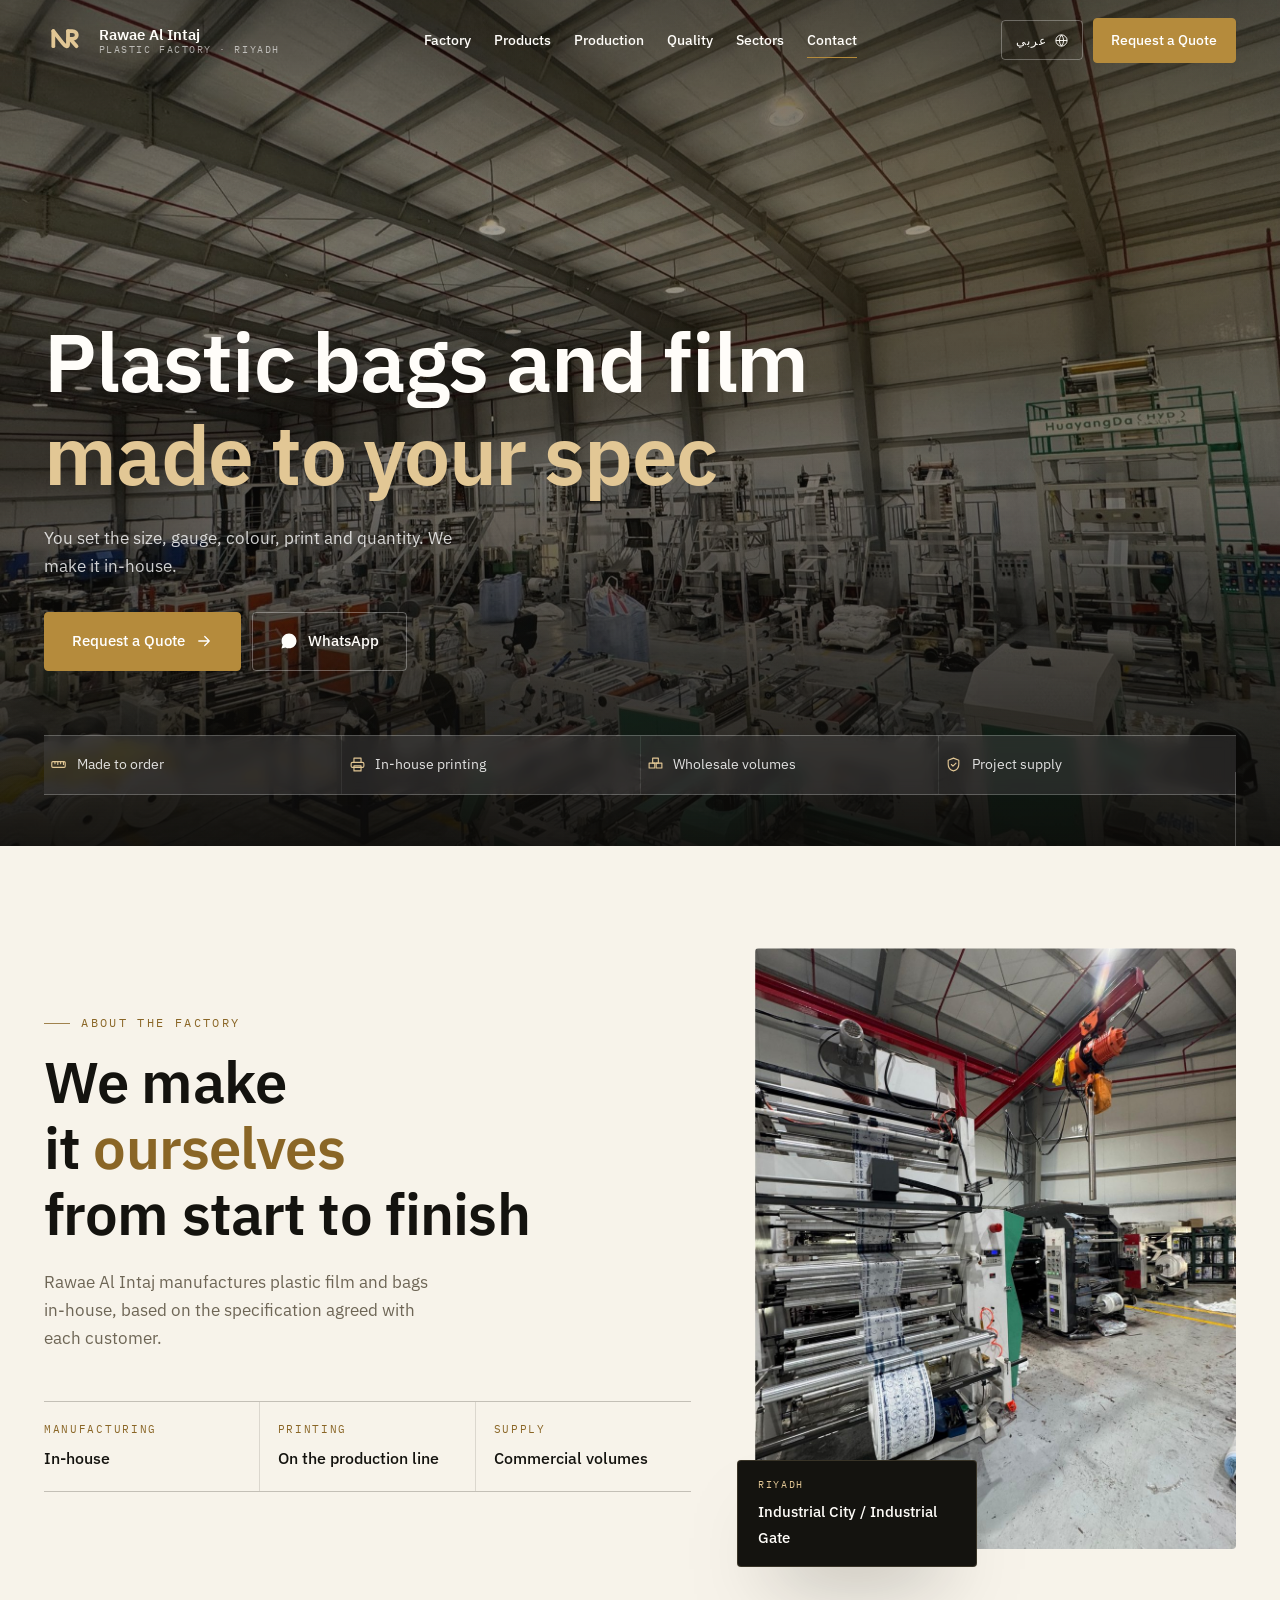
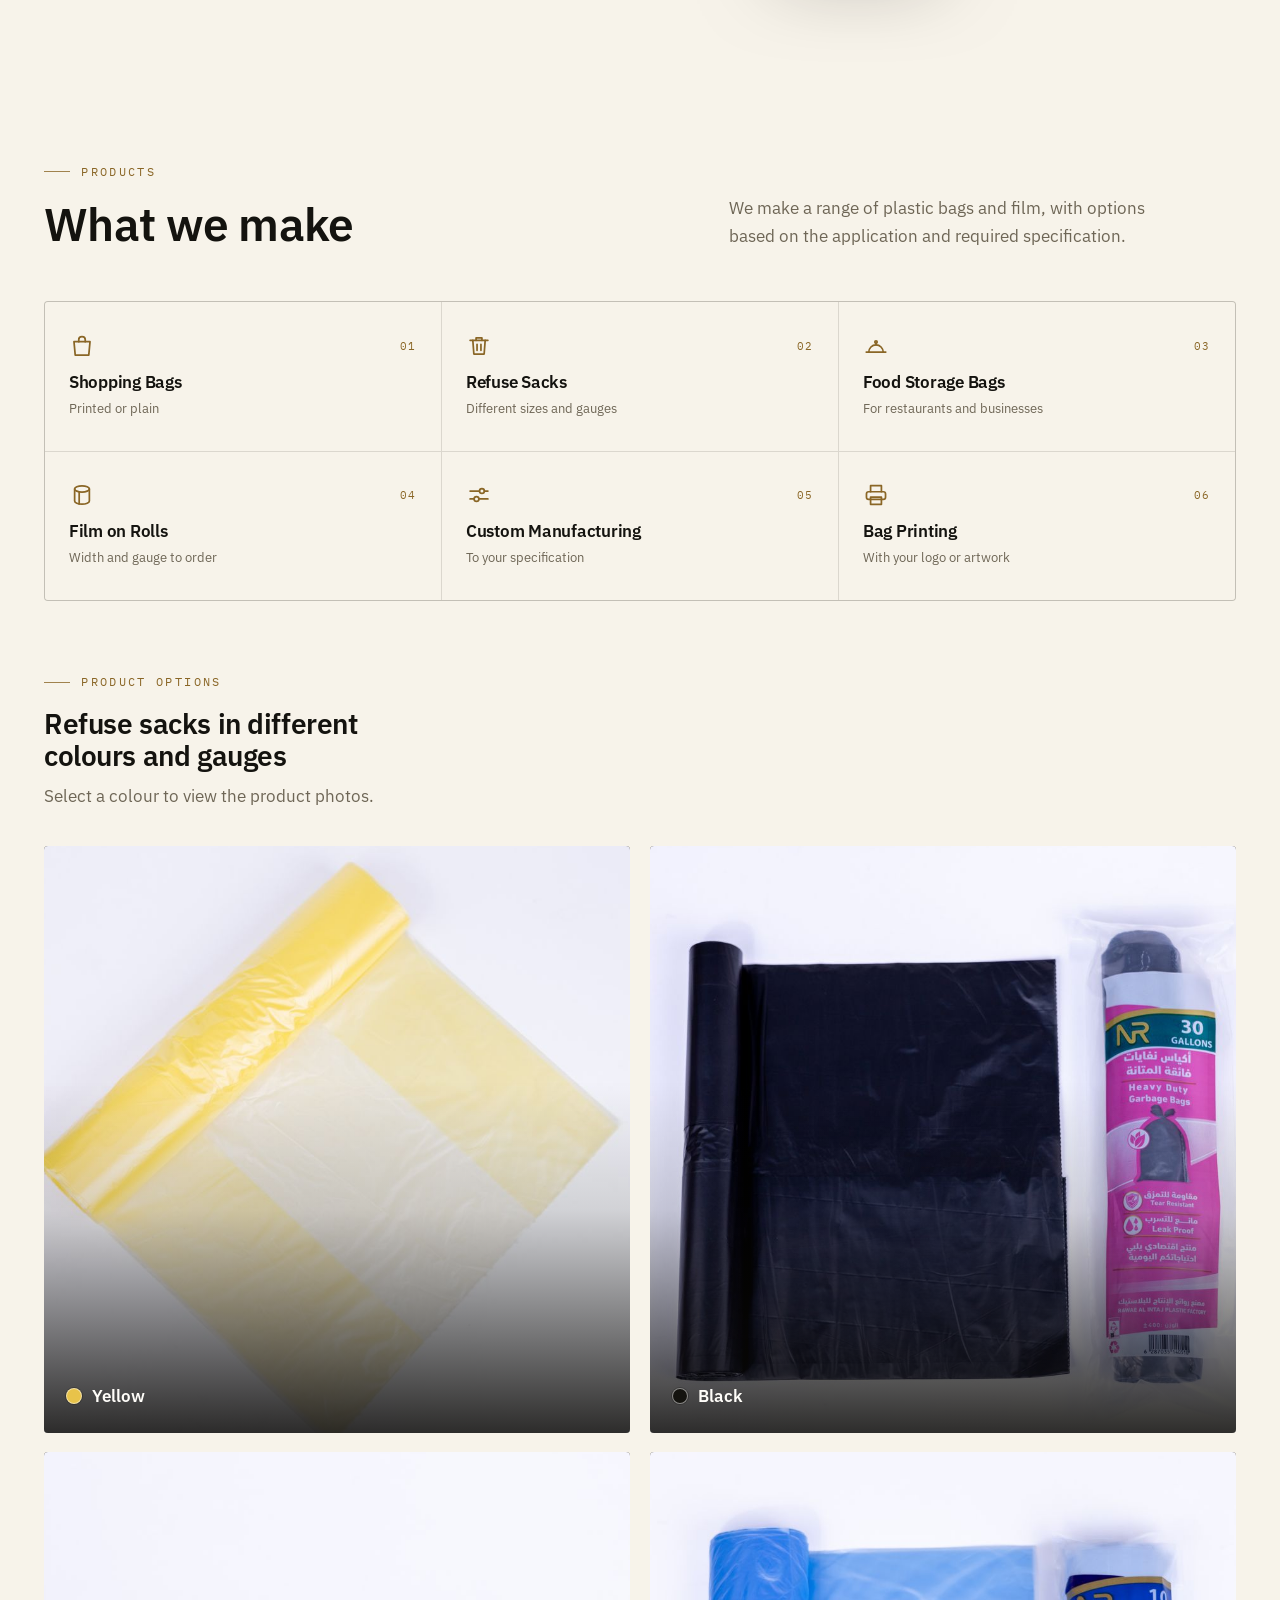
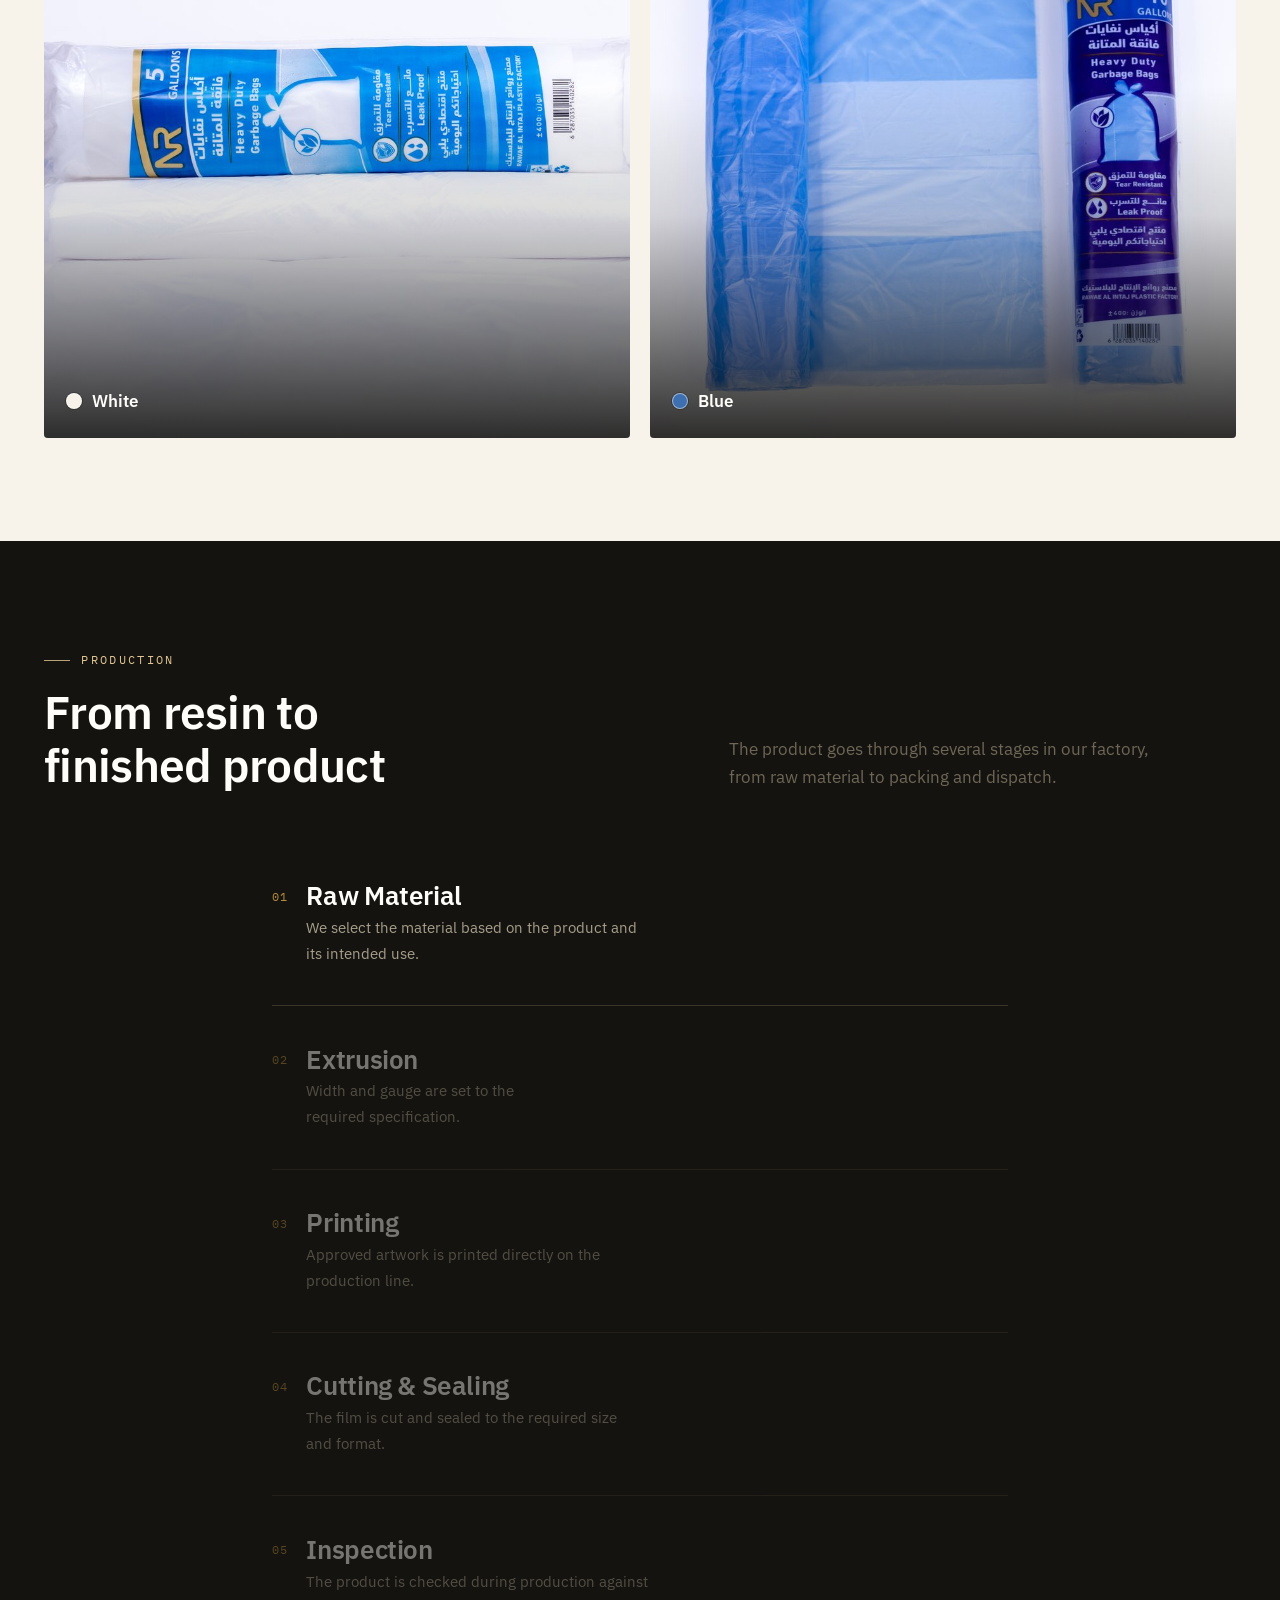
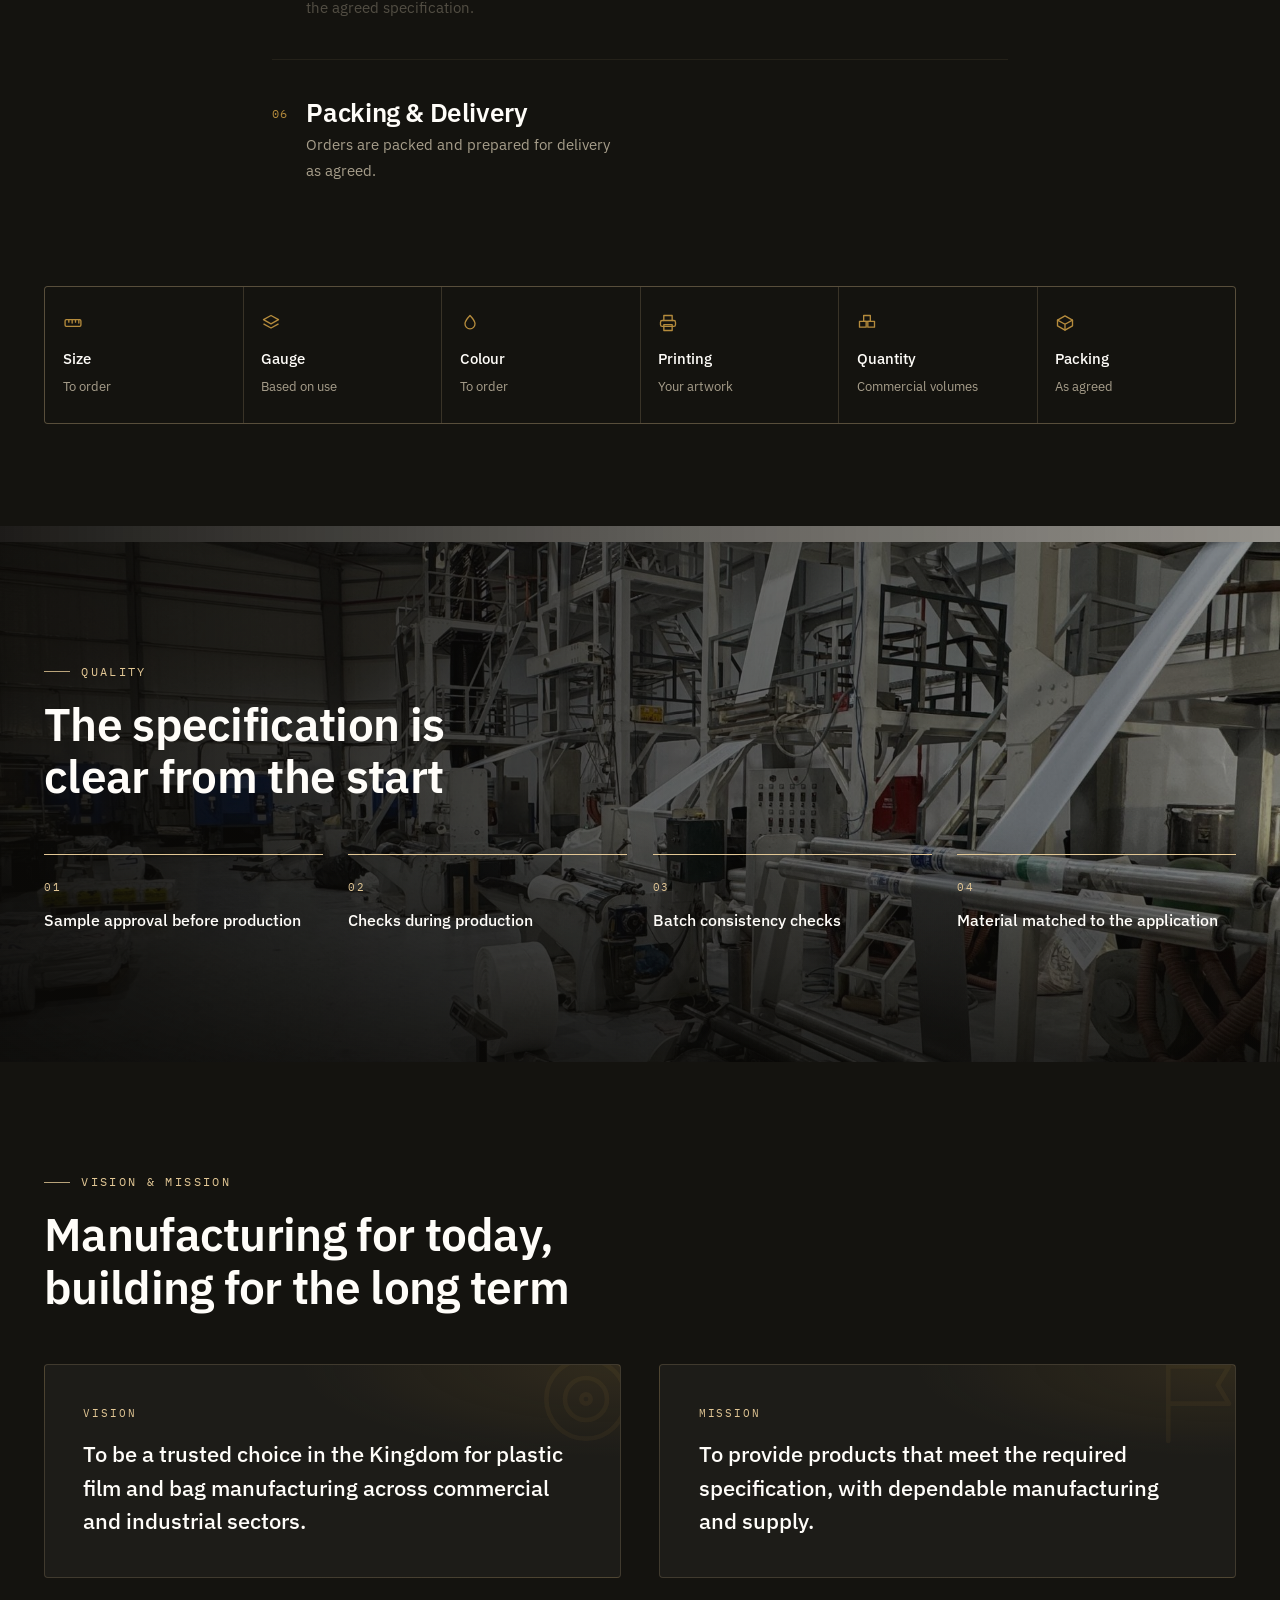
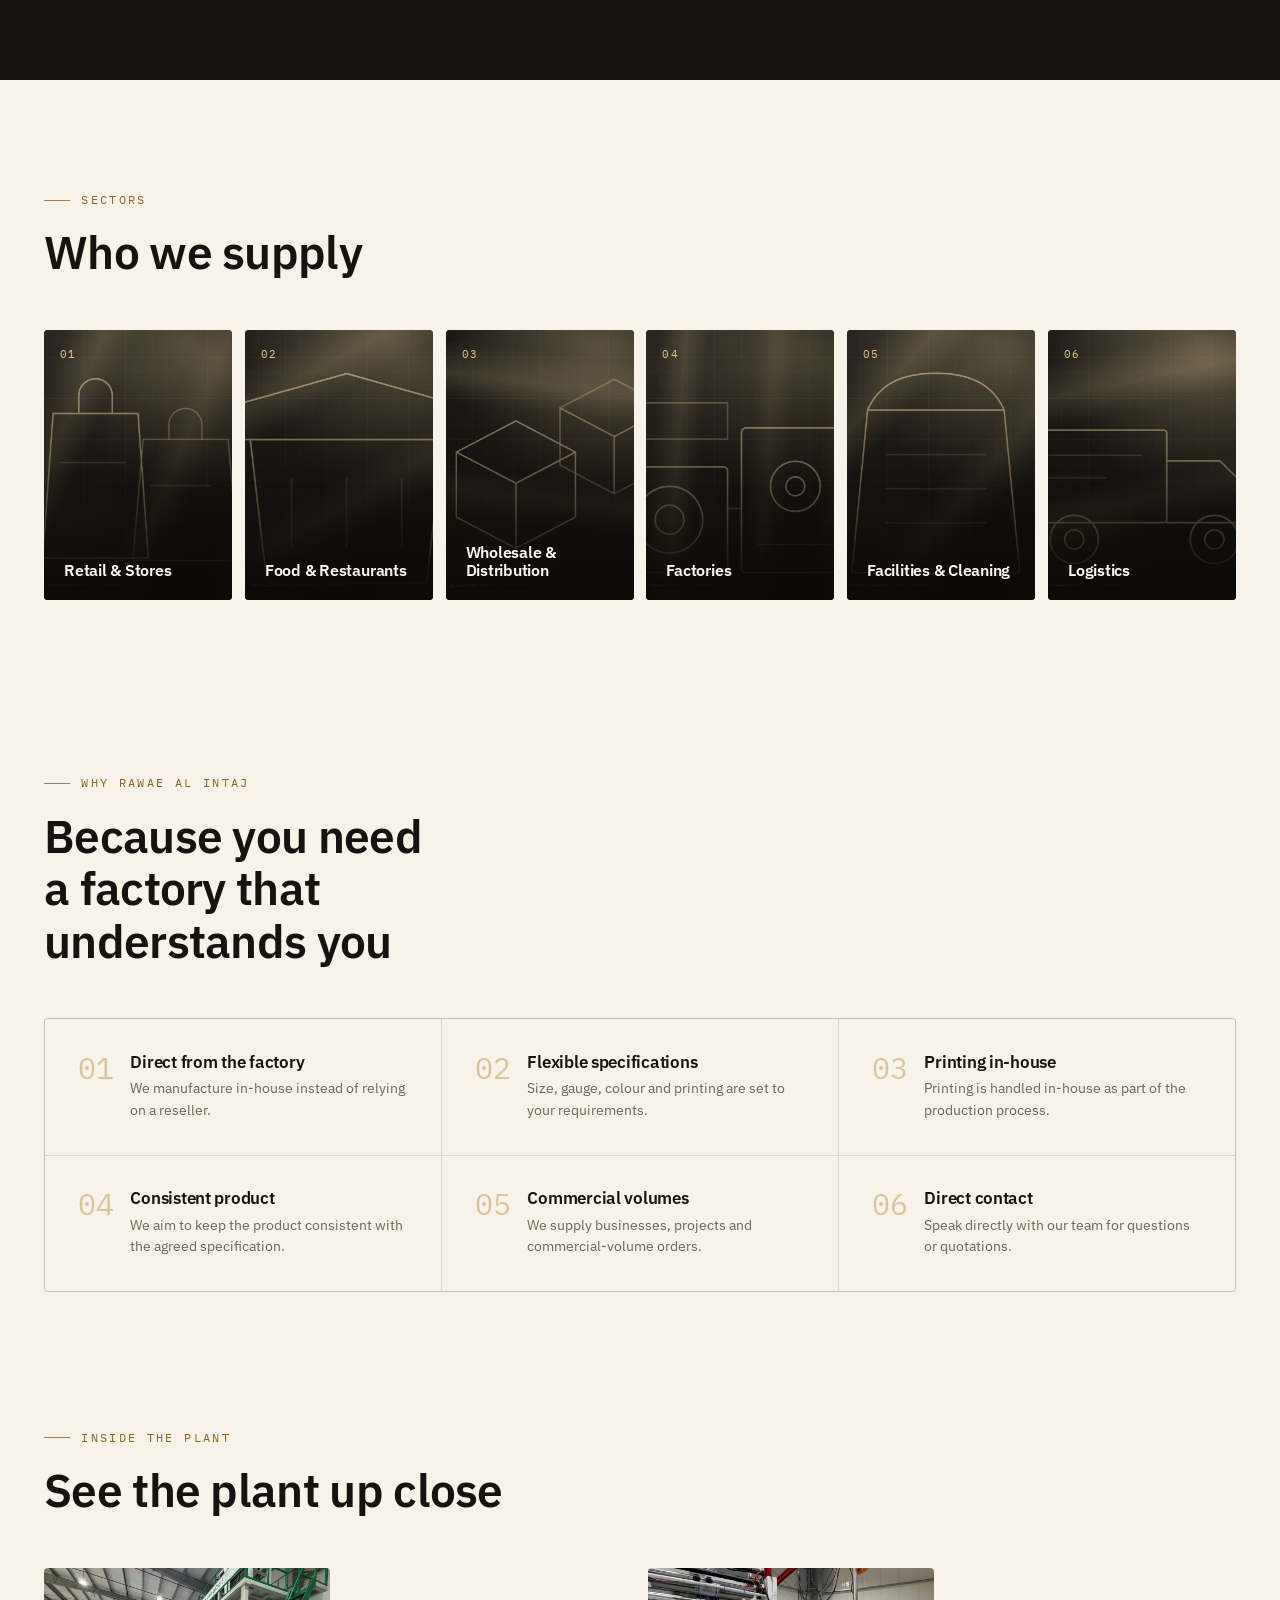
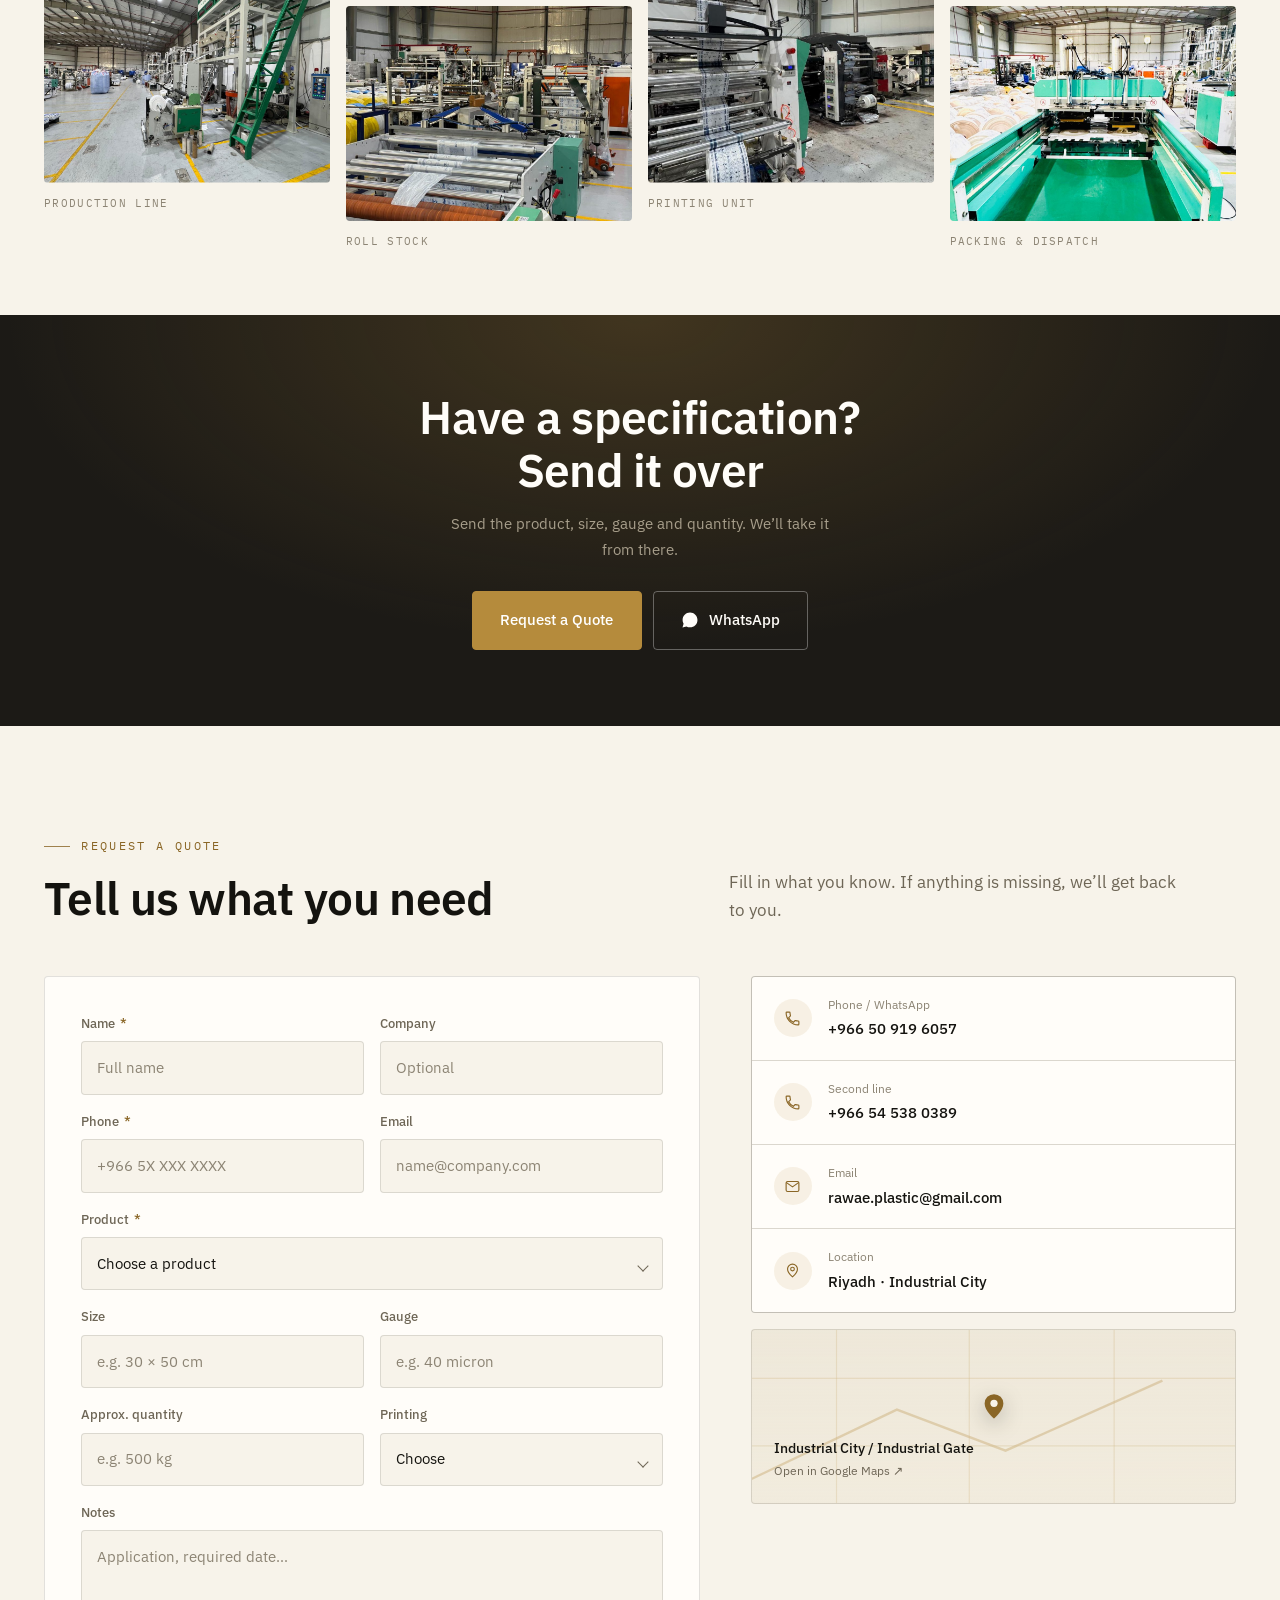
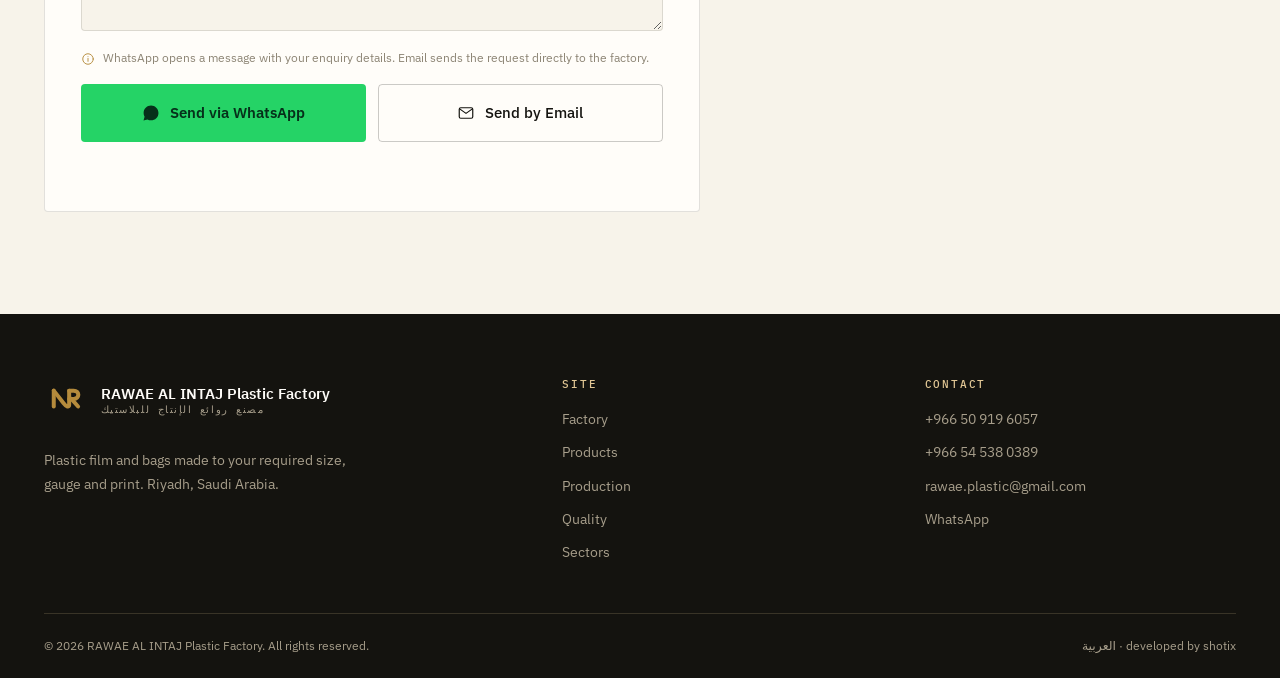
==== commit 1b571187: "Add branded link previews; hero and copy refinements Sharing a link to the site now renders a card b" ====
--- a/en/index.html
+++ b/en/index.html
@@ -3,25 +3,40 @@
 <head>
 <meta charset="utf-8">
 <meta name="viewport" content="width=device-width, initial-scale=1">
-<title>RAWAE AL INTAJ Plastic Factory | Plastic Film &amp; Bag Manufacturing — Riyadh</title>
-<meta name="description" content="RAWAE AL INTAJ Plastic Factory, Riyadh: manufacturing plastic film, shopping bags, refuse and municipal sacks and food storage bags — made to your size, gauge and print. Request a quote.">
+<title>RAWAE AL INTAJ Plastic Factory | Plastic Bags &amp; Film in Riyadh</title>
+<meta name="description" content="RAWAE AL INTAJ Plastic Factory in Riyadh. Plastic bags and film made to your required size, gauge and print.">
 <meta name="theme-color" content="#14130F">
 <link rel="canonical" href="https://rawae-plastic.com/en/">
 <link rel="alternate" hreflang="ar" href="https://rawae-plastic.com/">
 <link rel="alternate" hreflang="en" href="https://rawae-plastic.com/en/">
 <link rel="alternate" hreflang="x-default" href="https://rawae-plastic.com/">
 
+<!-- Link preview (WhatsApp, Twitter/X, LinkedIn, Telegram, iMessage).
+     The image has to be an absolute URL and a raster file: no link scraper
+     reads SVG, and WhatsApp drops the thumbnail on a relative path. -->
 <meta property="og:type" content="website">
+<meta property="og:url" content="https://rawae-plastic.com/en/">
 <meta property="og:locale" content="en_US">
 <meta property="og:locale:alternate" content="ar_SA">
 <meta property="og:site_name" content="RAWAE AL INTAJ Plastic Factory">
-<meta property="og:title" content="RAWAE AL INTAJ Plastic Factory — plastic film and bags, built to your spec">
-<meta property="og:description" content="Plastic film and bags manufactured to your size, gauge and print. Riyadh — Industrial City.">
-<meta property="og:image" content="https://rawae-plastic.com/assets/img/og-image.jpg">
+<meta property="og:title" content="RAWAE AL INTAJ Plastic Factory | Plastic Bags &amp; Film in Riyadh">
+<meta property="og:description" content="RAWAE AL INTAJ Plastic Factory in Riyadh. Plastic bags and film made to your required size, gauge and print.">
+<meta property="og:image" content="https://rawae-plastic.com/assets/img/og-image-en.jpg">
+<meta property="og:image:secure_url" content="https://rawae-plastic.com/assets/img/og-image-en.jpg">
+<meta property="og:image:type" content="image/jpeg">
+<meta property="og:image:width" content="1200">
+<meta property="og:image:height" content="630">
+<meta property="og:image:alt" content="RAWAE AL INTAJ Plastic Factory">
+
 <meta name="twitter:card" content="summary_large_image">
+<meta name="twitter:title" content="RAWAE AL INTAJ Plastic Factory | Plastic Bags &amp; Film in Riyadh">
+<meta name="twitter:description" content="RAWAE AL INTAJ Plastic Factory in Riyadh. Plastic bags and film made to your required size, gauge and print.">
+<meta name="twitter:image" content="https://rawae-plastic.com/assets/img/og-image-en.jpg">
+<meta name="twitter:image:alt" content="RAWAE AL INTAJ Plastic Factory">
 
 <link rel="icon" href="../assets/img/favicon.svg" type="image/svg+xml">
-<link rel="apple-touch-icon" href="../assets/img/favicon.svg">
+<link rel="icon" href="../assets/img/icon-192.png" type="image/png" sizes="192x192">
+<link rel="apple-touch-icon" href="../assets/img/apple-touch-icon.png">
 <link rel="manifest" href="../site.webmanifest">
 
 <link rel="preload" as="font" type="font/woff2" href="../assets/fonts/plex-sans-latin-600.woff2" crossorigin>
@@ -105,7 +120,7 @@
     <a href="#quality"  style="--i:4"><span class="idx">04</span> Quality</a>
     <a href="#vision"   style="--i:5"><span class="idx">05</span> Vision &amp; Mission</a>
     <a href="#sectors"  style="--i:6"><span class="idx">06</span> Sectors</a>
-    <a href="#gallery"  style="--i:7"><span class="idx">07</span> Inside the plant</a>
+    <a href="#gallery"  style="--i:7"><span class="idx">07</span> Inside the Plant</a>
     <a href="#contact"  style="--i:8"><span class="idx">08</span> Contact</a>
   </nav>
   <div class="mobile-nav__foot">
@@ -124,22 +139,23 @@
 <section class="hero">
   <div class="hero__bg">
     <!-- IMAGE SLOT · 1700×1150 — base layer, shows instantly and stays if there is no video -->
-    <img src="../assets/img/ph/hero.jpg" alt="The production floor at RAWAE AL INTAJ Plastic Factory, with film-blowing towers and stacked raw rolls" fetchpriority="high" width="1700" height="1150">
-
-    <!-- VIDEO SLOT · 1920×1080 — drop the file into assets/video/ and it goes live.
+    <img src="../assets/img/ph/hero.jpg" alt="Production floor at RAWAE AL INTAJ Plastic Factory with film-blowing towers and raw material rolls" fetchpriority="high" width="1700" height="1150">
+
+    <!-- VIDEO SLOT — drop the files into assets/video/ and they go live. The light
+         cut is used on small screens; the script picks it at playback time.
          The still above stays visible until the clip actually starts playing: no flash, no black frame. -->
-    <video class="hero__video" muted loop playsinline preload="none" aria-hidden="true" tabindex="-1">
-      <source src="../assets/video/hero.mp4" type="video/mp4">
-    </video>
+    <video class="hero__video" muted loop playsinline preload="none" aria-hidden="true" tabindex="-1"
+           data-src="../assets/video/hero.mp4"
+           data-src-narrow="../assets/video/hero-mobile.mp4"></video>
   </div>
 
   <div class="container hero__inner">
     <h1>
-      <span class="rise" style="--i:0"><span>Plastic film and bags,</span></span>
-      <span class="rise" style="--i:1"><span><span class="accent">built to your spec</span></span></span>
+      <span class="rise" style="--i:0"><span>Plastic bags and film</span></span>
+      <span class="rise" style="--i:1"><span><span class="accent">made to your spec</span></span></span>
     </h1>
 
-    <p class="hero__lead reveal" style="--i:3">Size, gauge, print and quantity — you set them, we run them in-house.</p>
+    <p class="hero__lead reveal" style="--i:3">You set the size, gauge, colour, print and quantity. We make it in-house.</p>
 
     <div class="hero__cta reveal" style="--i:4">
       <a class="btn btn--gold" href="#contact">
@@ -170,14 +186,14 @@
 
     <div>
       <p class="kicker reveal">About the factory</p>
-      <h2 class="reveal" style="--i:1">A factory that <em>makes it</em>,<br>not a middleman</h2>
+      <h2 class="reveal" style="--i:1">We make it <em>ourselves</em><br>from start to finish</h2>
       <p class="statement__lead reveal" style="--i:2">
-        We control the product from film to packing — so the spec you asked for is the spec you get.
+        Rawae Al Intaj manufactures plastic film and bags in-house, based on the specification agreed with each customer.
       </p>
 
       <ul class="facts reveal" style="--i:3">
-        <li class="fact"><span class="fact__k">Control</span><span class="fact__v">Film through to packing</span></li>
-        <li class="fact"><span class="fact__k">Printing</span><span class="fact__v">On our own line</span></li>
+        <li class="fact"><span class="fact__k">Manufacturing</span><span class="fact__v">In-house</span></li>
+        <li class="fact"><span class="fact__k">Printing</span><span class="fact__v">On the production line</span></li>
         <li class="fact"><span class="fact__k">Supply</span><span class="fact__v">Commercial volumes</span></li>
       </ul>
     </div>
@@ -185,7 +201,7 @@
     <div class="statement__media">
       <!-- IMAGE SLOT · 1000×1300 — roll stock or production floor -->
       <figure class="media media--reveal">
-        <img src="../assets/img/ph/about.jpg" alt="An overhead hoist lifting a roll of printed film beside the printing unit" loading="lazy" width="1000" height="1300">
+        <img src="../assets/img/ph/about.jpg" alt="Overhead hoist lifting a printed film roll beside the printing unit" loading="lazy" width="1000" height="1300">
       </figure>
       <div class="badge">
         <span class="badge__k">Riyadh</span>
@@ -205,59 +221,77 @@
         <p class="kicker reveal">Products</p>
         <h2 class="reveal" style="--i:1">What we make</h2>
       </div>
-      <p class="lead reveal" style="--i:2">Six lines — every one of them customisable by size, gauge and print.</p>
+      <p class="lead reveal" style="--i:2">We make a range of plastic bags and film, with options based on the application and required specification.</p>
     </div>
 
     <ul class="productlist">
       <li class="productcard reveal">
         <a href="#contact">
-          <span class="productcard__idx">01</span>
-          <h3>Shopping bags</h3>
-          <span class="productcard__tag">Printed and plain</span>
+          <span class="productcard__top">
+            <svg class="productcard__icon" viewBox="0 0 24 24" fill="none" stroke="currentColor" stroke-width="1.6" stroke-linecap="round" stroke-linejoin="round" aria-hidden="true"><path d="M4.6 8h14.8l-1.15 12.4H5.75L4.6 8z"/><path d="M9 8V6.3a3 3 0 0 1 6 0V8"/></svg>
+            <span class="productcard__idx">01</span>
+          </span>
+          <h3>Shopping Bags</h3>
+          <span class="productcard__tag">Printed or plain</span>
         </a>
       </li>
       <li class="productcard reveal">
         <a href="#contact">
-          <span class="productcard__idx">02</span>
-          <h3>Municipal &amp; refuse sacks</h3>
-          <span class="productcard__tag">Graded gauges</span>
+          <span class="productcard__top">
+            <svg class="productcard__icon" viewBox="0 0 24 24" fill="none" stroke="currentColor" stroke-width="1.6" stroke-linecap="round" stroke-linejoin="round" aria-hidden="true"><path d="M3.8 6.8h16.4"/><path d="M9.3 6.8V4.6h5.4v2.2"/><path d="M6.3 6.8l.95 12.6h9.5l.95-12.6"/><path d="M10.2 10.4v5.6M13.8 10.4v5.6"/></svg>
+            <span class="productcard__idx">02</span>
+          </span>
+          <h3>Refuse Sacks</h3>
+          <span class="productcard__tag">Different sizes and gauges</span>
         </a>
       </li>
       <li class="productcard reveal">
         <a href="#contact">
-          <span class="productcard__idx">03</span>
-          <h3>Food storage bags</h3>
-          <span class="productcard__tag">Kitchens and retail</span>
+          <span class="productcard__top">
+            <svg class="productcard__icon" viewBox="0 0 24 24" fill="none" stroke="currentColor" stroke-width="1.6" stroke-linecap="round" stroke-linejoin="round" aria-hidden="true"><path d="M3 17.6h18"/><path d="M5.4 17.6a6.6 6.6 0 0 1 13.2 0"/><path d="M12 11v-1.7"/><circle cx="12" cy="8.3" r="1.1"/></svg>
+            <span class="productcard__idx">03</span>
+          </span>
+          <h3>Food Storage Bags</h3>
+          <span class="productcard__tag">For restaurants and businesses</span>
         </a>
       </li>
       <li class="productcard reveal">
         <a href="#contact">
-          <span class="productcard__idx">04</span>
-          <h3>Film on rolls</h3>
+          <span class="productcard__top">
+            <svg class="productcard__icon" viewBox="0 0 24 24" fill="none" stroke="currentColor" stroke-width="1.6" stroke-linecap="round" stroke-linejoin="round" aria-hidden="true"><ellipse cx="12" cy="6.4" rx="6.8" ry="2.9"/><path d="M5.2 6.4v11.2c0 1.6 3.05 2.9 6.8 2.9s6.8-1.3 6.8-2.9V6.4"/><path d="M9.4 9.2v11.1"/></svg>
+            <span class="productcard__idx">04</span>
+          </span>
+          <h3>Film on Rolls</h3>
           <span class="productcard__tag">Width and gauge to order</span>
         </a>
       </li>
       <li class="productcard reveal">
         <a href="#contact">
-          <span class="productcard__idx">05</span>
-          <h3>Made to order</h3>
-          <span class="productcard__tag">OEM to your spec</span>
+          <span class="productcard__top">
+            <svg class="productcard__icon" viewBox="0 0 24 24" fill="none" stroke="currentColor" stroke-width="1.6" stroke-linecap="round" stroke-linejoin="round" aria-hidden="true"><path d="M3.8 8.4h8.4M17.2 8.4h3M3.8 15.6h3.4M12.2 15.6h8"/><circle cx="14.7" cy="8.4" r="2.2"/><circle cx="9.7" cy="15.6" r="2.2"/></svg>
+            <span class="productcard__idx">05</span>
+          </span>
+          <h3>Custom Manufacturing</h3>
+          <span class="productcard__tag">To your specification</span>
         </a>
       </li>
       <li class="productcard reveal">
         <a href="#contact">
-          <span class="productcard__idx">06</span>
-          <h3>Bag printing</h3>
-          <span class="productcard__tag">Your logo and details</span>
+          <span class="productcard__top">
+            <svg class="productcard__icon" viewBox="0 0 24 24" fill="none" stroke="currentColor" stroke-width="1.6" stroke-linecap="round" stroke-linejoin="round" aria-hidden="true"><path d="M7 9V3.4h10V9"/><rect x="3.2" y="9" width="17.6" height="7" rx="2"/><path d="M7 14h10v6.6H7z"/></svg>
+            <span class="productcard__idx">06</span>
+          </span>
+          <h3>Bag Printing</h3>
+          <span class="productcard__tag">With your logo or artwork</span>
         </a>
       </li>
     </ul>
 
     <!-- ===================== COLOR SHOWCASE ===================== -->
     <div class="colors-head">
-      <p class="kicker reveal">Colours in stock</p>
-      <h3 class="reveal">Refuse sacks — multiple colours and gauges</h3>
-      <p class="lead reveal">Tap a card to browse the product photos.</p>
+      <p class="kicker reveal">Product Options</p>
+      <h3 class="reveal">Refuse sacks in different colours and gauges</h3>
+      <p class="lead reveal">Select a colour to view the product photos.</p>
     </div>
 
     <div class="colorwall">
@@ -346,21 +380,21 @@
 
     <div class="section-head section-head--split">
       <div>
-        <p class="kicker reveal">Capability</p>
-        <h2 class="reveal" style="--i:1">From resin to carton</h2>
+        <p class="kicker reveal">Production</p>
+        <h2 class="reveal" style="--i:1">From resin to finished product</h2>
       </div>
-      <p class="lead reveal" style="--i:2">Six stages in-house — each one a control point on the spec.</p>
+      <p class="lead reveal" style="--i:2">The product goes through several stages in our factory, from raw material to packing and dispatch.</p>
     </div>
 
     <div class="showcase showcase--centered">
 
       <ol class="showcase__steps">
-        <li class="pstep is-on"><span class="pstep__num">01</span><div><h3>Resin</h3><p>Selected for the job the product has to do.</p></div></li>
-        <li class="pstep"><span class="pstep__num">02</span><div><h3>Extrusion</h3><p>Width and gauge held to your order.</p></div></li>
-        <li class="pstep"><span class="pstep__num">03</span><div><h3>Printing</h3><p>Your approved artwork, on the same line.</p></div></li>
-        <li class="pstep"><span class="pstep__num">04</span><div><h3>Cutting &amp; sealing</h3><p>Final size, handles to suit the product.</p></div></li>
-        <li class="pstep"><span class="pstep__num">05</span><div><h3>Inspection</h3><p>During the run — not after the batch.</p></div></li>
-        <li class="pstep"><span class="pstep__num">06</span><div><h3>Packing &amp; delivery</h3><p>Ready to ship on the agreed schedule.</p></div></li>
+        <li class="pstep is-on"><span class="pstep__num">01</span><div><h3>Raw Material</h3><p>We select the material based on the product and its intended use.</p></div></li>
+        <li class="pstep"><span class="pstep__num">02</span><div><h3>Extrusion</h3><p>Width and gauge are set to the required specification.</p></div></li>
+        <li class="pstep"><span class="pstep__num">03</span><div><h3>Printing</h3><p>Approved artwork is printed directly on the production line.</p></div></li>
+        <li class="pstep"><span class="pstep__num">04</span><div><h3>Cutting &amp; Sealing</h3><p>The film is cut and sealed to the required size and format.</p></div></li>
+        <li class="pstep"><span class="pstep__num">05</span><div><h3>Inspection</h3><p>The product is checked during production against the agreed specification.</p></div></li>
+        <li class="pstep"><span class="pstep__num">06</span><div><h3>Packing &amp; Delivery</h3><p>Orders are packed and prepared for delivery as agreed.</p></div></li>
       </ol>
 
     </div>
@@ -372,7 +406,7 @@
       </li>
       <li>
         <svg viewBox="0 0 24 24" fill="none" stroke="currentColor" stroke-width="1.6" stroke-linejoin="round" aria-hidden="true"><path d="m12 3 9 5-9 5-9-5 9-5z"/><path d="m3 13 9 5 9-5"/></svg>
-        <span class="k">Gauge</span><span class="v">To the application</span>
+        <span class="k">Gauge</span><span class="v">Based on use</span>
       </li>
       <li>
         <svg viewBox="0 0 24 24" fill="none" stroke="currentColor" stroke-width="1.6" stroke-linejoin="round" aria-hidden="true"><path d="M12 3s6 6.3 6 10a6 6 0 1 1-12 0c0-3.7 6-10 6-10z"/></svg>
@@ -380,15 +414,15 @@
       </li>
       <li>
         <svg viewBox="0 0 24 24" fill="none" stroke="currentColor" stroke-width="1.6" stroke-linecap="round" stroke-linejoin="round" aria-hidden="true"><path d="M7 9V3h10v6"/><rect x="3" y="9" width="18" height="7" rx="2"/><path d="M7 14h10v7H7z"/></svg>
-        <span class="k">Print</span><span class="v">Your artwork</span>
+        <span class="k">Printing</span><span class="v">Your artwork</span>
       </li>
       <li>
         <svg viewBox="0 0 24 24" fill="none" stroke="currentColor" stroke-width="1.6" stroke-linejoin="round" aria-hidden="true"><rect x="3" y="10" width="8" height="7"/><rect x="13" y="10" width="8" height="7"/><rect x="8" y="3" width="8" height="7"/></svg>
-        <span class="k">Quantity</span><span class="v">Wholesale &amp; repeat</span>
+        <span class="k">Quantity</span><span class="v">Commercial volumes</span>
       </li>
       <li>
         <svg viewBox="0 0 24 24" fill="none" stroke="currentColor" stroke-width="1.6" stroke-linecap="round" stroke-linejoin="round" aria-hidden="true"><path d="M21 8.5v7l-9 5-9-5v-7l9-5 9 5z"/><path d="m3 8.5 9 5 9-5M12 13.5v7"/></svg>
-        <span class="k">Packing</span><span class="v">Per delivery terms</span>
+        <span class="k">Packing</span><span class="v">As agreed</span>
       </li>
     </ul>
 
@@ -399,17 +433,17 @@
 <section class="band" id="quality">
   <div class="band__bg">
     <!-- IMAGE SLOT · 1900×950 — production floor -->
-    <img src="../assets/img/ph/quality.jpg" alt="The production floor and film-blowing stations inside the RAWAE AL INTAJ factory" loading="lazy" width="1900" height="950">
+    <img src="../assets/img/ph/quality.jpg" alt="Production floor and film-blowing stations inside RAWAE AL INTAJ" loading="lazy" width="1900" height="950">
   </div>
   <div class="container">
     <p class="kicker reveal">Quality</p>
-    <h2 class="reveal" style="--i:1">A spec is an agreement, not an estimate</h2>
+    <h2 class="reveal" style="--i:1">The specification is clear from the start</h2>
 
     <div class="claims">
-      <div class="claim"><span class="claim__n">01</span><p>Approved sample before the run</p></div>
+      <div class="claim"><span class="claim__n">01</span><p>Sample approval before production</p></div>
       <div class="claim"><span class="claim__n">02</span><p>Checks during production</p></div>
-      <div class="claim"><span class="claim__n">03</span><p>Batch-to-batch consistency</p></div>
-      <div class="claim"><span class="claim__n">04</span><p>Resin matched to the use</p></div>
+      <div class="claim"><span class="claim__n">03</span><p>Batch consistency checks</p></div>
+      <div class="claim"><span class="claim__n">04</span><p>Material matched to the application</p></div>
     </div>
   </div>
 </section>
@@ -417,17 +451,20 @@
 <!-- ======================= VISION & MISSION ======================= -->
 <section class="section section--dark" id="vision">
   <div class="container">
-    <div class="section-head"><p class="kicker reveal">Vision &amp; mission</p></div>
+    <div class="section-head">
+      <p class="kicker reveal">Vision &amp; Mission</p>
+      <h2 class="reveal" style="--i:1">Manufacturing for today, building for the long term</h2>
+    </div>
     <div class="vm">
       <article class="vm__card reveal">
         <svg class="vm__glyph" viewBox="0 0 24 24" fill="none" stroke="currentColor" stroke-width="1" aria-hidden="true"><circle cx="12" cy="12" r="8.5"/><circle cx="12" cy="12" r="4.5"/><circle cx="12" cy="12" r="1"/></svg>
         <span class="vm__k">Vision</span>
-        <p>To be the first choice in the Kingdom for plastic film and bag manufacturing across commercial and industrial sectors.</p>
+        <p>To be a trusted choice in the Kingdom for plastic film and bag manufacturing across commercial and industrial sectors.</p>
       </article>
       <article class="vm__card reveal" style="--i:1">
         <svg class="vm__glyph" viewBox="0 0 24 24" fill="none" stroke="currentColor" stroke-width="1" stroke-linecap="round" stroke-linejoin="round" aria-hidden="true"><path d="M5 21V4"/><path d="M5 5h13l-2.4 4L18 13H5"/></svg>
         <span class="vm__k">Mission</span>
-        <p>A product that matches the agreed spec, delivered on time — on every order, not just the first one.</p>
+        <p>To provide products that meet the required specification, with dependable manufacturing and supply.</p>
       </article>
     </div>
   </div>
@@ -445,15 +482,15 @@
       <!-- IMAGE SLOTS · 760×950 — one image per sector -->
       <article class="railcard reveal">
         <img src="../assets/img/ph/sector-retail.jpg" alt="Retail and stores" loading="lazy" width="760" height="950">
-        <span class="railcard__n">01</span><h3>Retail &amp; stores</h3>
+        <span class="railcard__n">01</span><h3>Retail &amp; Stores</h3>
       </article>
       <article class="railcard reveal">
         <img src="../assets/img/ph/sector-food.jpg" alt="Food and restaurants" loading="lazy" width="760" height="950">
-        <span class="railcard__n">02</span><h3>Food &amp; restaurants</h3>
+        <span class="railcard__n">02</span><h3>Food &amp; Restaurants</h3>
       </article>
       <article class="railcard reveal">
         <img src="../assets/img/ph/sector-wholesale.jpg" alt="Wholesale and distribution" loading="lazy" width="760" height="950">
-        <span class="railcard__n">03</span><h3>Wholesale &amp; distribution</h3>
+        <span class="railcard__n">03</span><h3>Wholesale &amp; Distribution</h3>
       </article>
       <article class="railcard reveal">
         <img src="../assets/img/ph/sector-industry.jpg" alt="Factories and industry" loading="lazy" width="760" height="950">
@@ -461,7 +498,7 @@
       </article>
       <article class="railcard reveal">
         <img src="../assets/img/ph/sector-facility.jpg" alt="Facilities and cleaning services" loading="lazy" width="760" height="950">
-        <span class="railcard__n">05</span><h3>Facilities &amp; cleaning</h3>
+        <span class="railcard__n">05</span><h3>Facilities &amp; Cleaning</h3>
       </article>
       <article class="railcard reveal">
         <img src="../assets/img/ph/sector-logistics.jpg" alt="Logistics" loading="lazy" width="760" height="950">
@@ -474,14 +511,17 @@
 <!-- ============================ WHY US ============================ -->
 <section class="section section--tight" id="why">
   <div class="container">
-    <div class="section-head"><p class="kicker reveal">Why Rawae Al Intaj</p></div>
+    <div class="section-head">
+      <p class="kicker reveal">Why Rawae Al Intaj</p>
+      <h2 class="reveal" style="--i:1">Because you need a factory that understands you</h2>
+    </div>
     <ul class="reasons reveal">
-      <li class="reason"><span class="reason__n">01</span><h3>Direct from the factory</h3></li>
-      <li class="reason"><span class="reason__n">02</span><h3>Flexible specifications</h3></li>
-      <li class="reason"><span class="reason__n">03</span><h3>Printing in-house</h3></li>
-      <li class="reason"><span class="reason__n">04</span><h3>Consistent quality</h3></li>
-      <li class="reason"><span class="reason__n">05</span><h3>Commercial volumes</h3></li>
-      <li class="reason"><span class="reason__n">06</span><h3>Fast response</h3></li>
+      <li class="reason"><span class="reason__n">01</span><div><h3>Direct from the factory</h3><p>We manufacture in-house instead of relying on a reseller.</p></div></li>
+      <li class="reason"><span class="reason__n">02</span><div><h3>Flexible specifications</h3><p>Size, gauge, colour and printing are set to your requirements.</p></div></li>
+      <li class="reason"><span class="reason__n">03</span><div><h3>Printing in-house</h3><p>Printing is handled in-house as part of the production process.</p></div></li>
+      <li class="reason"><span class="reason__n">04</span><div><h3>Consistent product</h3><p>We aim to keep the product consistent with the agreed specification.</p></div></li>
+      <li class="reason"><span class="reason__n">05</span><div><h3>Commercial volumes</h3><p>We supply businesses, projects and commercial-volume orders.</p></div></li>
+      <li class="reason"><span class="reason__n">06</span><div><h3>Direct contact</h3><p>Speak directly with our team for questions or quotations.</p></div></li>
     </ul>
   </div>
 </section>
@@ -489,24 +529,27 @@
 <!-- ============================ GALLERY ============================ -->
 <section class="section section--tight" id="gallery">
   <div class="container">
-    <div class="section-head"><p class="kicker reveal">Inside the plant</p></div>
+    <div class="section-head">
+      <p class="kicker reveal">Inside the Plant</p>
+      <h2 class="reveal" style="--i:1">See the plant up close</h2>
+    </div>
     <div class="gallery">
       <!-- IMAGE SLOTS · 1200×800 — photos from inside the factory -->
       <figure>
-        <div class="media media--reveal"><img src="../assets/img/ph/gallery-1.jpg" alt="The production line with film-blowing towers and control panels" loading="lazy" width="1200" height="800"></div>
-        <figcaption>Production line</figcaption>
+        <div class="media media--reveal"><img src="../assets/img/ph/gallery-1.jpg" alt="Production line with film-blowing towers and control panels" loading="lazy" width="1200" height="800"></div>
+        <figcaption>Production Line</figcaption>
       </figure>
       <figure>
-        <div class="media media--reveal"><img src="../assets/img/ph/gallery-2.jpg" alt="Stock of film rolls with an operator running the printing line" loading="lazy" width="1200" height="800"></div>
-        <figcaption>Roll stock</figcaption>
+        <div class="media media--reveal"><img src="../assets/img/ph/gallery-2.jpg" alt="Film roll stock with an operator running the printing line" loading="lazy" width="1200" height="800"></div>
+        <figcaption>Roll Stock</figcaption>
       </figure>
       <figure>
-        <div class="media media--reveal"><img src="../assets/img/ph/gallery-3.jpg" alt="The flexographic printing unit with a roll-lifting hoist" loading="lazy" width="1200" height="800"></div>
-        <figcaption>Printing unit</figcaption>
+        <div class="media media--reveal"><img src="../assets/img/ph/gallery-3.jpg" alt="Flexographic printing unit with a roll-lifting hoist" loading="lazy" width="1200" height="800"></div>
+        <figcaption>Printing Unit</figcaption>
       </figure>
       <figure>
-        <div class="media media--reveal"><img src="../assets/img/ph/gallery-4.jpg" alt="The bag cutting-and-sealing line inside the factory" loading="lazy" width="1200" height="800"></div>
-        <figcaption>Packing &amp; dispatch</figcaption>
+        <div class="media media--reveal"><img src="../assets/img/ph/gallery-4.jpg" alt="Bag cutting and sealing line inside the factory" loading="lazy" width="1200" height="800"></div>
+        <figcaption>Packing &amp; Dispatch</figcaption>
       </figure>
     </div>
   </div>
@@ -515,8 +558,8 @@
 <!-- =========================== CTA BAND =========================== -->
 <section class="cta-band">
   <div class="container">
-    <h2 class="reveal">Send your spec, get a quote</h2>
-    <p class="reveal" style="--i:1">Product, size, gauge, quantity — we take it from there.</p>
+    <h2 class="reveal">Have a specification? Send it over</h2>
+    <p class="reveal" style="--i:1">Send the product, size, gauge and quantity. We’ll take it from there.</p>
     <div class="cta-band__actions reveal" style="--i:2">
       <a class="btn btn--gold" href="#contact">Request a Quote</a>
       <a class="btn btn--light" href="https://wa.me/966509196057" target="_blank" rel="noopener">
@@ -533,16 +576,24 @@
 
     <div class="section-head section-head--split">
       <div>
-        <p class="kicker reveal">Request a quote</p>
-        <h2 class="reveal" style="--i:1">It starts with your spec</h2>
+        <p class="kicker reveal">Request a Quote</p>
+        <h2 class="reveal" style="--i:1">Tell us what you need</h2>
       </div>
-      <p class="lead reveal" style="--i:2">Fill in what you know and leave the rest — we'll ask for the gaps.</p>
+      <p class="lead reveal" style="--i:2">Fill in what you know. If anything is missing, we’ll get back to you.</p>
     </div>
 
     <div class="contact__grid">
 
       <form class="form reveal" id="quote-form" novalidate
-            data-whatsapp="966509196057" data-email="rawae.plastic@gmail.com">
+            data-whatsapp="966509196057"
+            data-email="rawae.plastic@gmail.com"
+            data-w3f-key="REPLACE_WITH_WEB3FORMS_ACCESS_KEY">
+
+        <!-- Honeypot: hidden from people, tempting to bots. Web3Forms rejects the
+             submission when it comes back checked. -->
+        <label class="hp" aria-hidden="true">Leave this field empty
+          <input type="checkbox" name="botcheck" tabindex="-1" autocomplete="off">
+        </label>
 
         <div class="form__row">
           <div class="field">
@@ -571,14 +622,14 @@
         <div class="field field--select">
           <label for="q-product">Product <span class="req">*</span></label>
           <select id="q-product" name="product" required>
-            <option value="" selected disabled>Choose a product…</option>
+            <option value="" selected disabled>Choose a product</option>
             <option>Shopping bags</option>
             <option>Municipal / refuse sacks</option>
             <option>Food storage bags</option>
             <option>Film on rolls</option>
             <option>Made to order (OEM)</option>
             <option>Bag printing</option>
-            <option>Not sure — need advice</option>
+            <option>Not sure, need advice</option>
           </select>
           <span class="field__err"></span>
         </div>
@@ -602,7 +653,7 @@
           <div class="field field--select">
             <label for="q-printing">Printing</label>
             <select id="q-printing" name="printing">
-              <option value="" selected disabled>Choose…</option>
+              <option value="" selected disabled>Choose</option>
               <option>No printing</option>
               <option>Single colour</option>
               <option>Multi-colour</option>
@@ -613,12 +664,12 @@
 
         <div class="field">
           <label for="q-notes">Notes</label>
-          <textarea id="q-notes" name="notes" rows="3" placeholder="Application, timing…"></textarea>
+          <textarea id="q-notes" name="notes" rows="3" placeholder="Application, required date…"></textarea>
         </div>
 
         <p class="form__note">
           <svg viewBox="0 0 24 24" fill="none" stroke="currentColor" stroke-width="1.6" stroke-linecap="round" aria-hidden="true"><circle cx="12" cy="12" r="9"/><path d="M12 11v5M12 8h.01"/></svg>
-          This opens a WhatsApp chat pre-filled with your enquiry — review it before sending.
+          WhatsApp opens a message with your enquiry details. Email sends the request directly to the factory.
         </p>
 
         <div class="form__actions">
@@ -628,9 +679,11 @@
           </button>
           <button class="btn btn--ghost" type="button" id="quote-email">
             <svg viewBox="0 0 24 24" fill="none" stroke="currentColor" stroke-width="1.6" stroke-linecap="round" stroke-linejoin="round" aria-hidden="true"><rect x="3" y="5" width="18" height="14" rx="2"/><path d="m3.5 6.5 8.5 6 8.5-6"/></svg>
-            Send by email
+            Send by Email
           </button>
         </div>
+
+        <p class="form__status" id="quote-status" role="status" aria-live="polite"></p>
       </form>
 
       <div class="reveal" style="--i:1">
@@ -649,7 +702,7 @@
           </li>
           <li class="contact-item">
             <span class="contact-item__icon"><svg viewBox="0 0 24 24" fill="none" stroke="currentColor" stroke-width="1.6" stroke-linecap="round" stroke-linejoin="round" aria-hidden="true"><path d="M12 21s7-5.7 7-11a7 7 0 1 0-14 0c0 5.3 7 11 7 11z"/><circle cx="12" cy="10" r="2.6"/></svg></span>
-            <div><span class="k">Location</span><span class="v">Riyadh — Industrial City</span></div>
+            <div><span class="k">Location</span><span class="v">Riyadh · Industrial City</span></div>
           </li>
         </ul>
 
@@ -689,7 +742,7 @@
             <span class="brand__en">مصنع روائع الإنتاج للبلاستيك</span>
           </span>
         </div>
-        <p class="footer__blurb">Plastic film and bags manufactured to your size, gauge and print — Riyadh, Saudi Arabia.</p>
+        <p class="footer__blurb">Plastic film and bags made to your required size, gauge and print. Riyadh, Saudi Arabia.</p>
       </div>
 
       <div>
--- a/assets/css/site.css
+++ b/assets/css/site.css
@@ -205,7 +205,7 @@
 .media--reveal img {
   clip-path: inset(0 0 100% 0);
   transform: scale(1.14);
-  transition: clip-path 1.15s var(--ease), transform 1.6s var(--ease);
+  transition: clip-path .7s var(--ease), transform .95s var(--ease);
 }
 .media--reveal.is-in img { clip-path: inset(0 0 0 0); transform: scale(1); }
 
@@ -622,26 +622,47 @@
    10. Product list + colour showcase
    -------------------------------------------------------------------------- */
 .productlist {
-  display: grid;
-  grid-template-columns: repeat(auto-fit, minmax(200px, 1fr));
+  display: flex;
+  flex-wrap: wrap;
   gap: 1px;
   background: var(--line);
   border: 1px solid var(--line);
   border-radius: var(--radius);
   overflow: hidden;
 }
-.productcard { background: var(--paper); }
+/* Cards flow 3 / 2 / 1 per row purely on available width. The basis divides
+   6 evenly at every count, so a row is never left half-empty (which is what
+   exposed the grey container background underneath). */
+.productcard {
+  flex: 1 1 calc(100% / 3 - 1px);
+  min-inline-size: min(240px, 100%);
+  background: var(--paper);
+}
 .productcard a {
-  display: block;
+  display: flex;
+  flex-direction: column;
+  block-size: 100%;
   padding: clamp(1.3rem, 2.4vw, 1.9rem) clamp(1.1rem, 2vw, 1.5rem);
   transition: background-color .4s var(--ease);
 }
 .productcard a:hover { background: color-mix(in srgb, var(--gold) 8%, var(--paper)); }
+.productcard__top {
+  display: flex;
+  align-items: center;
+  justify-content: space-between;
+  gap: .75rem;
+  margin-block-end: .9rem;
+}
+.productcard__icon {
+  inline-size: 26px; block-size: 26px;
+  flex: none;
+  color: var(--gold-deep);
+  transition: transform .4s var(--ease);
+}
+.productcard a:hover .productcard__icon { transform: translateY(-2px); }
 .productcard__idx {
-  display: block;
   font-family: var(--font-mono); font-size: .68rem;
   letter-spacing: .14em; color: var(--gold-deep);
-  margin-block-end: .9rem;
 }
 .productcard h3 { font-size: 1.05rem; font-weight: 600; }
 .productcard__tag {
@@ -883,7 +904,7 @@
   position: absolute; inset-block-start: -1px; inset-inline-start: 0;
   inline-size: 100%; block-size: 1px; background: var(--gold-light);
   transform: scaleX(0); transform-origin: inline-start;
-  transition: transform .9s var(--ease);
+  transition: transform .5s var(--ease);
 }
 .claim.is-in::after { transform: scaleX(1); }
 .claim__n { font-family: var(--font-mono); font-size: .68rem; letter-spacing: .14em; color: var(--gold-light); }
@@ -974,7 +995,7 @@
   position: relative;
   background: var(--paper);
   padding: clamp(1.4rem, 2.6vw, 2.1rem);
-  display: flex; align-items: center; gap: 1rem;
+  display: flex; align-items: flex-start; gap: 1rem;
   overflow: hidden;
   transition: background-color .45s var(--ease);
 }
@@ -987,6 +1008,8 @@
 }
 .reason:hover .reason__n { color: var(--gold); }
 .reason h3 { font-size: 1.05rem; font-weight: 600; }
+.reason p { margin-block-start: .4rem; font-size: .85rem; line-height: 1.6; color: var(--muted); }
+.reason p { margin-block-start: .4rem; font-size: .85rem; line-height: 1.6; color: var(--muted); }
 
 /* --------------------------------------------------------------------------
    17. Gallery
@@ -1077,6 +1100,21 @@
 .field.is-invalid .field__err { display: block; }
 .form__actions { display: grid; grid-template-columns: repeat(2, minmax(0, 1fr)); gap: .7rem; }
 .form__note { font-size: .78rem; color: var(--muted-2); display: flex; gap: .5rem; align-items: flex-start; }
+
+/* Honeypot — off-screen for people, still fillable by bots. Not display:none,
+   which many bots skip. */
+.hp {
+  position: absolute !important;
+  inline-size: 1px; block-size: 1px;
+  overflow: hidden; clip-path: inset(50%);
+  white-space: nowrap;
+}
+
+.form__status { font-size: .82rem; line-height: 1.5; min-block-size: 1.25em; }
+.form__status.is-pending { color: var(--muted-2); }
+.form__status.is-ok { color: var(--gold-deep); font-weight: 500; }
+.form__status.is-err { color: #C2523F; }
+.btn[disabled] { opacity: .55; pointer-events: none; }
 .form__note svg { inline-size: 14px; block-size: 14px; color: var(--gold); flex: none; margin-block-start: .3rem; }
 
 .contact-list { display: grid; gap: 1px; background: var(--line); border: 1px solid var(--line); border-radius: var(--radius); overflow: hidden; }
@@ -1207,8 +1245,8 @@
 .reveal {
   opacity: 0;
   transform: translateY(24px);
-  transition: opacity .9s var(--ease), transform .9s var(--ease);
-  transition-delay: calc(var(--i, 0) * 70ms);
+  transition: opacity .5s var(--ease), transform .5s var(--ease);
+  transition-delay: calc(var(--i, 0) * 35ms);
 }
 .reveal.is-in { opacity: 1; transform: none; }
 
@@ -1248,8 +1286,6 @@
   .nav, .header__actions .btn { display: none; }
   .burger { display: inline-flex; }
   .section-head--split { grid-template-columns: minmax(0, 1fr); align-items: start; gap: 1rem; }
-
-  .productlist { grid-template-columns: repeat(2, minmax(0, 1fr)); }
 
   /* Sticky media moves above the steps */
   .showcase { grid-template-columns: minmax(0, 1fr); gap: 1.25rem; }
@@ -1288,7 +1324,6 @@
   .fact { padding-inline: 0 !important; padding-block: 1rem; }
   .badge { position: static; margin-block-start: .9rem; max-inline-size: none; box-shadow: none; }
 
-  .productlist { grid-template-columns: minmax(0, 1fr); }
   .colorwall { grid-template-columns: minmax(0, 1fr); }
   .lightbox__close, .lightbox__nav { inline-size: 40px; block-size: 40px; }
   .lightbox__close { inset-block-start: 10px; inset-inline-end: 10px; }
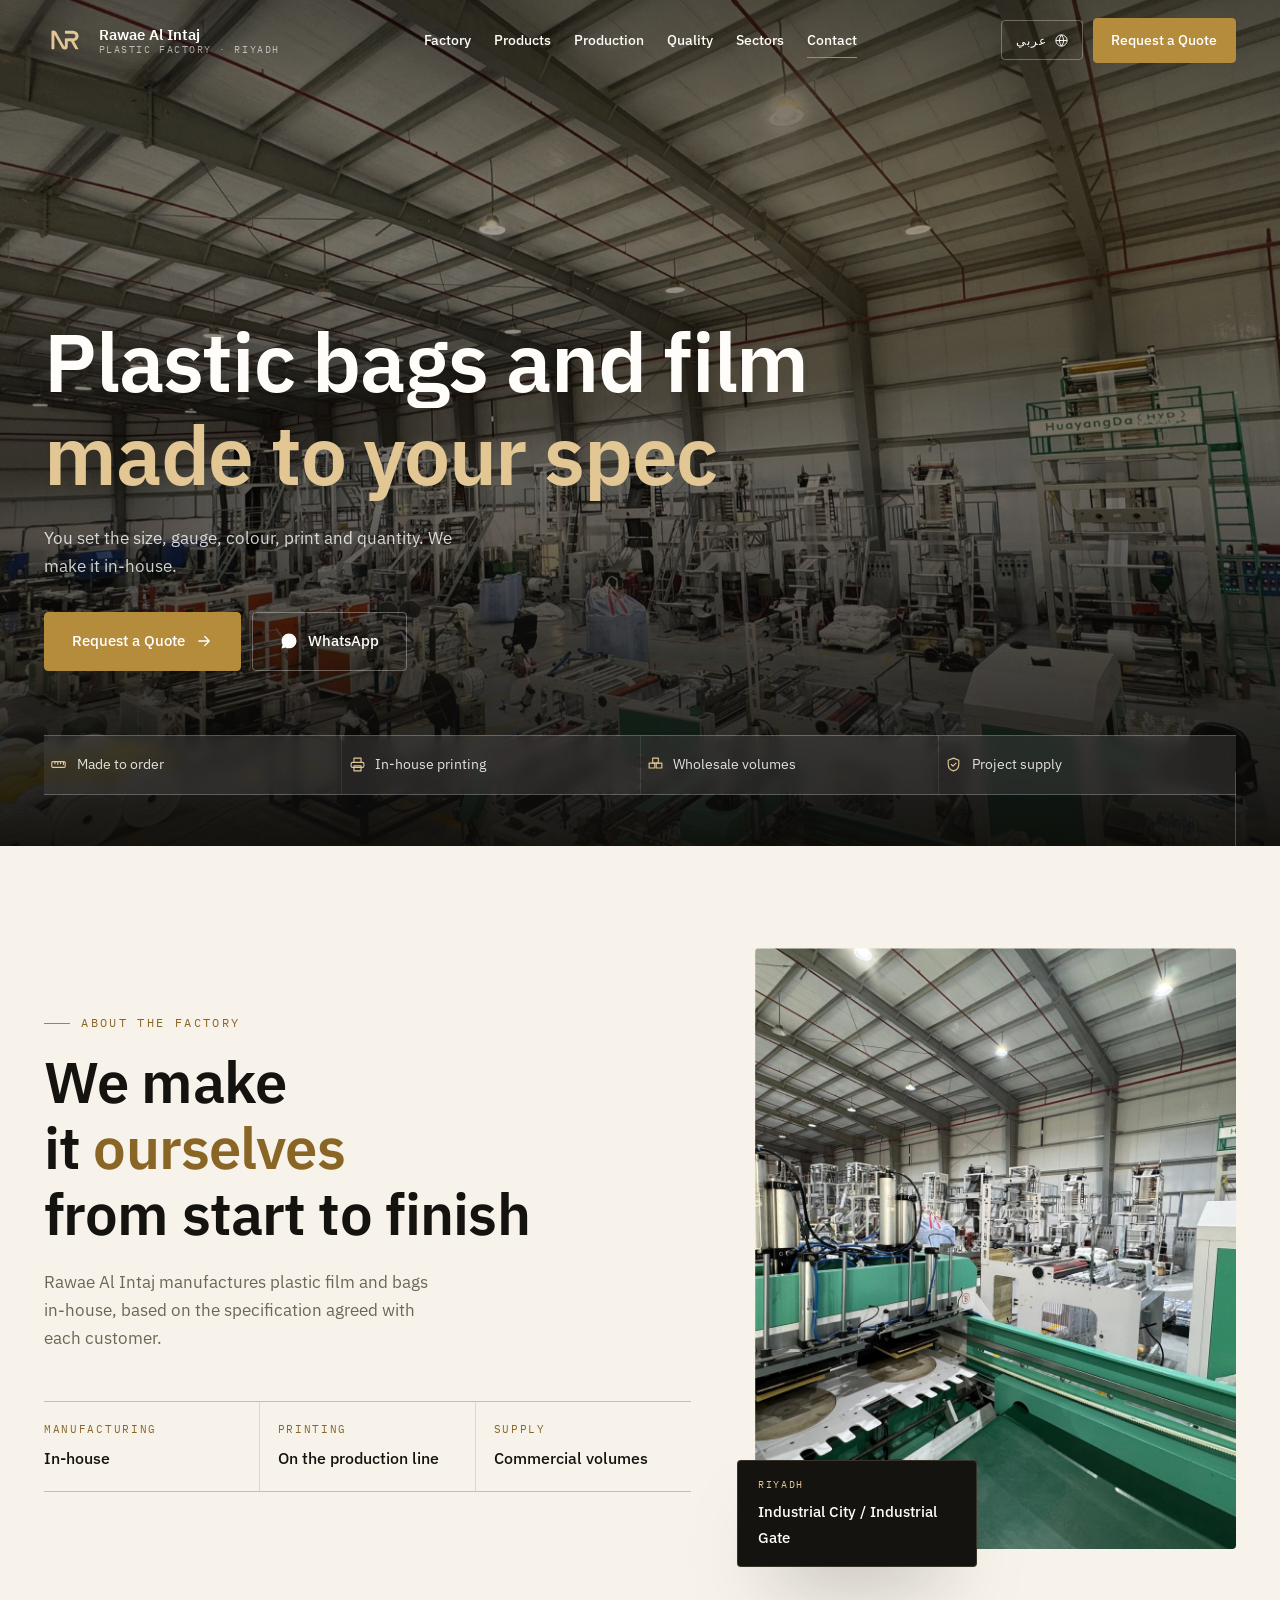
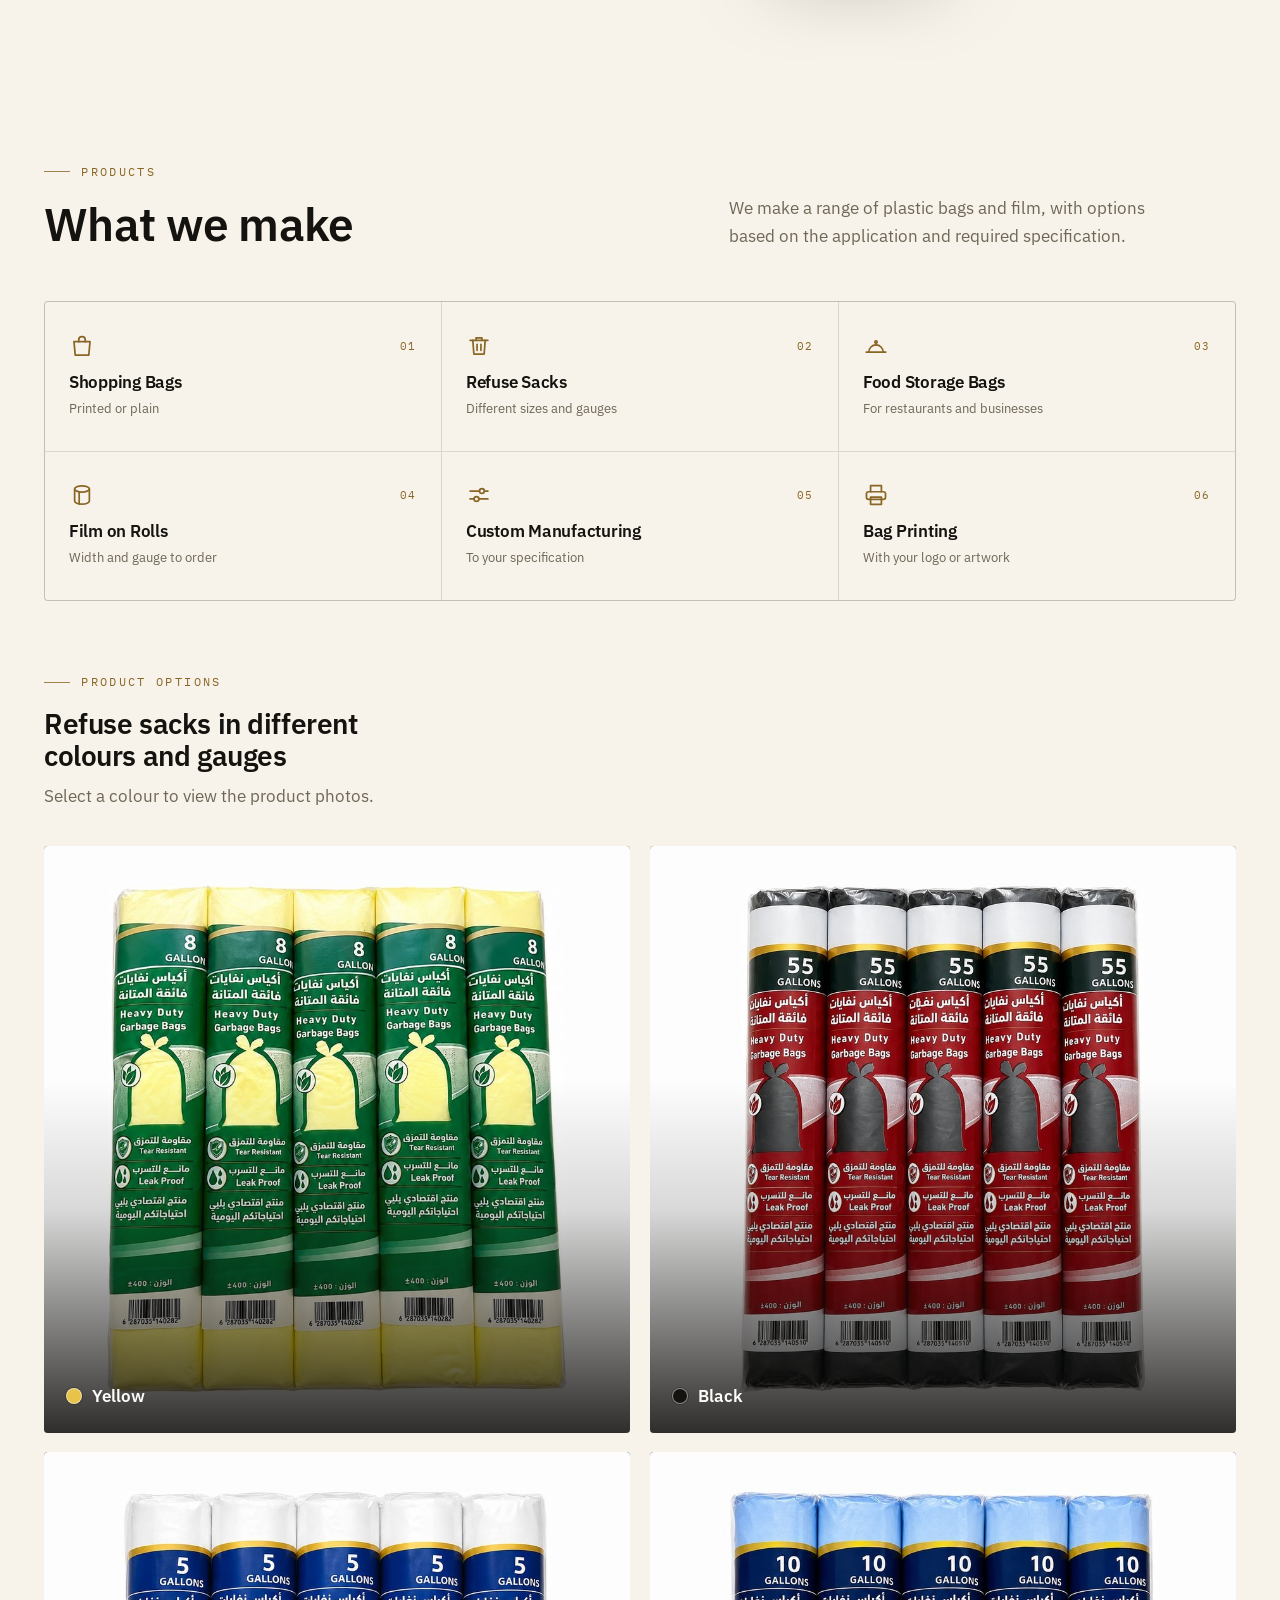
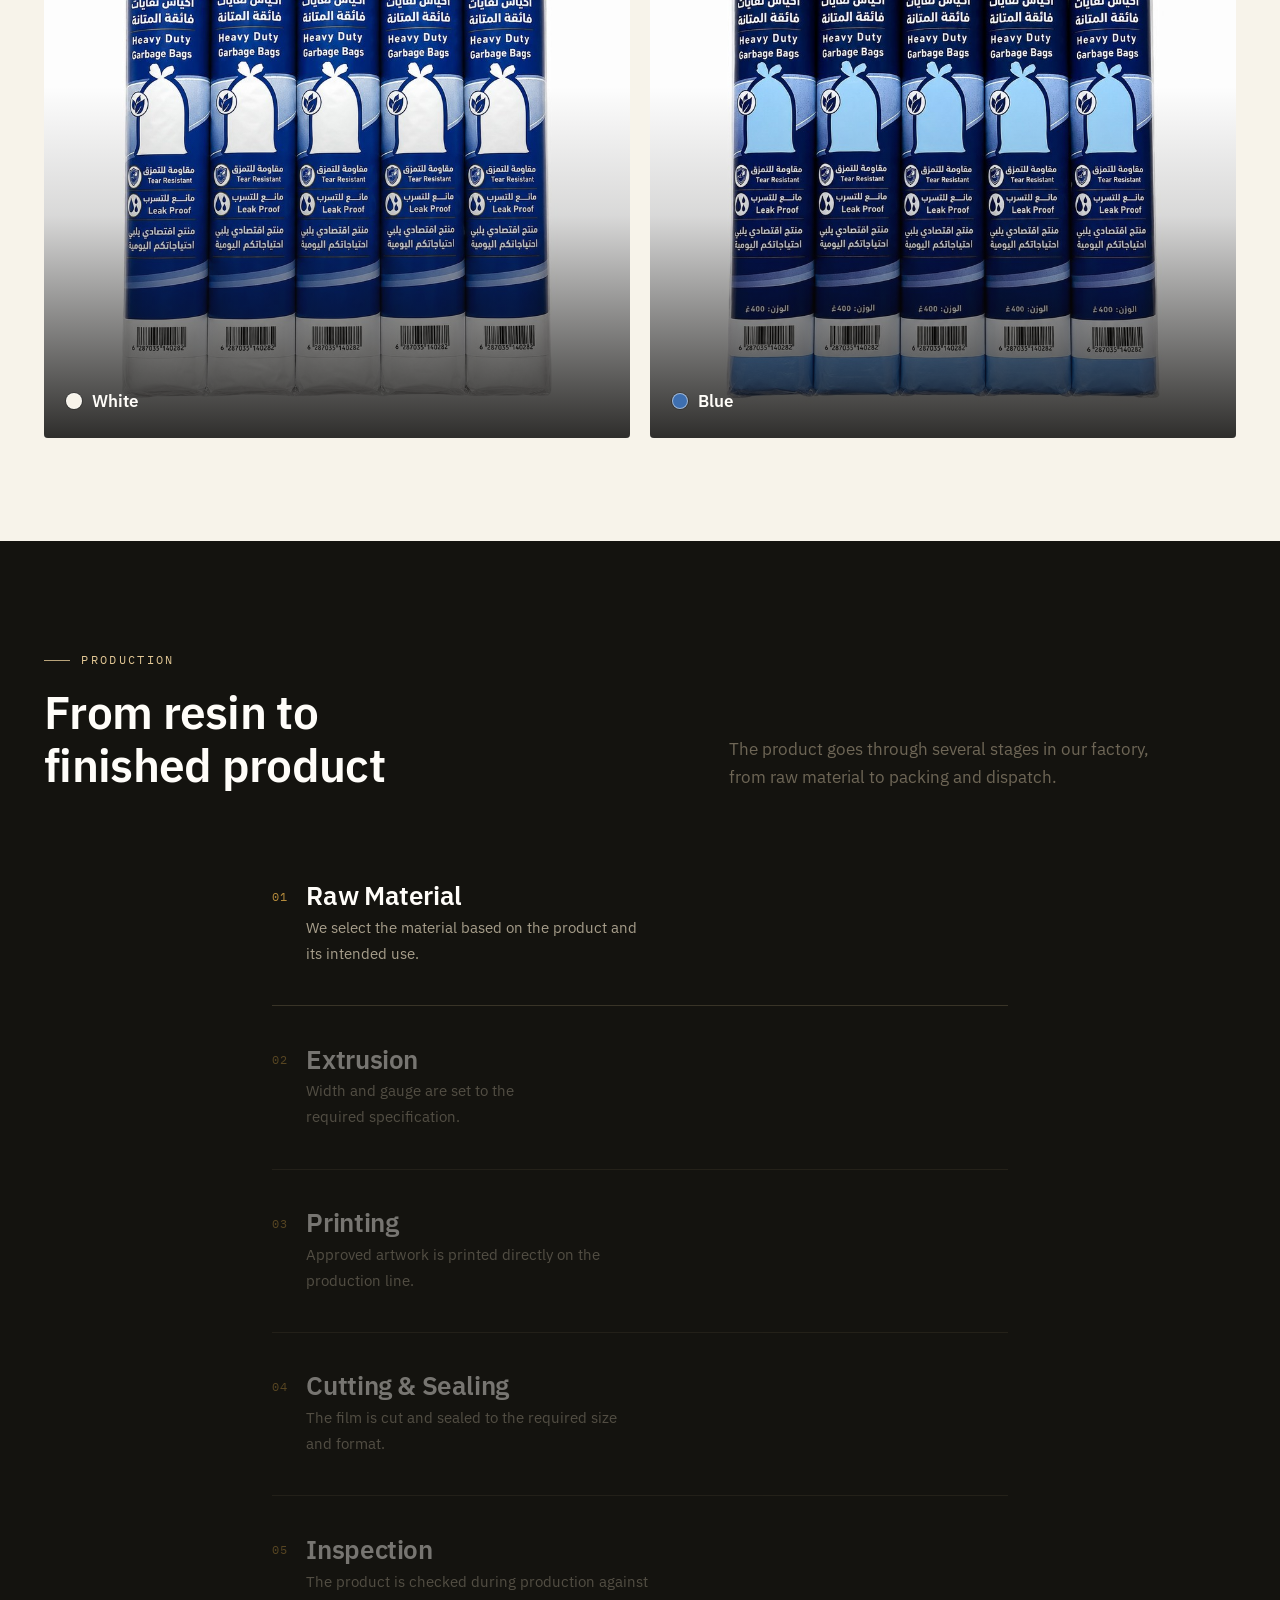
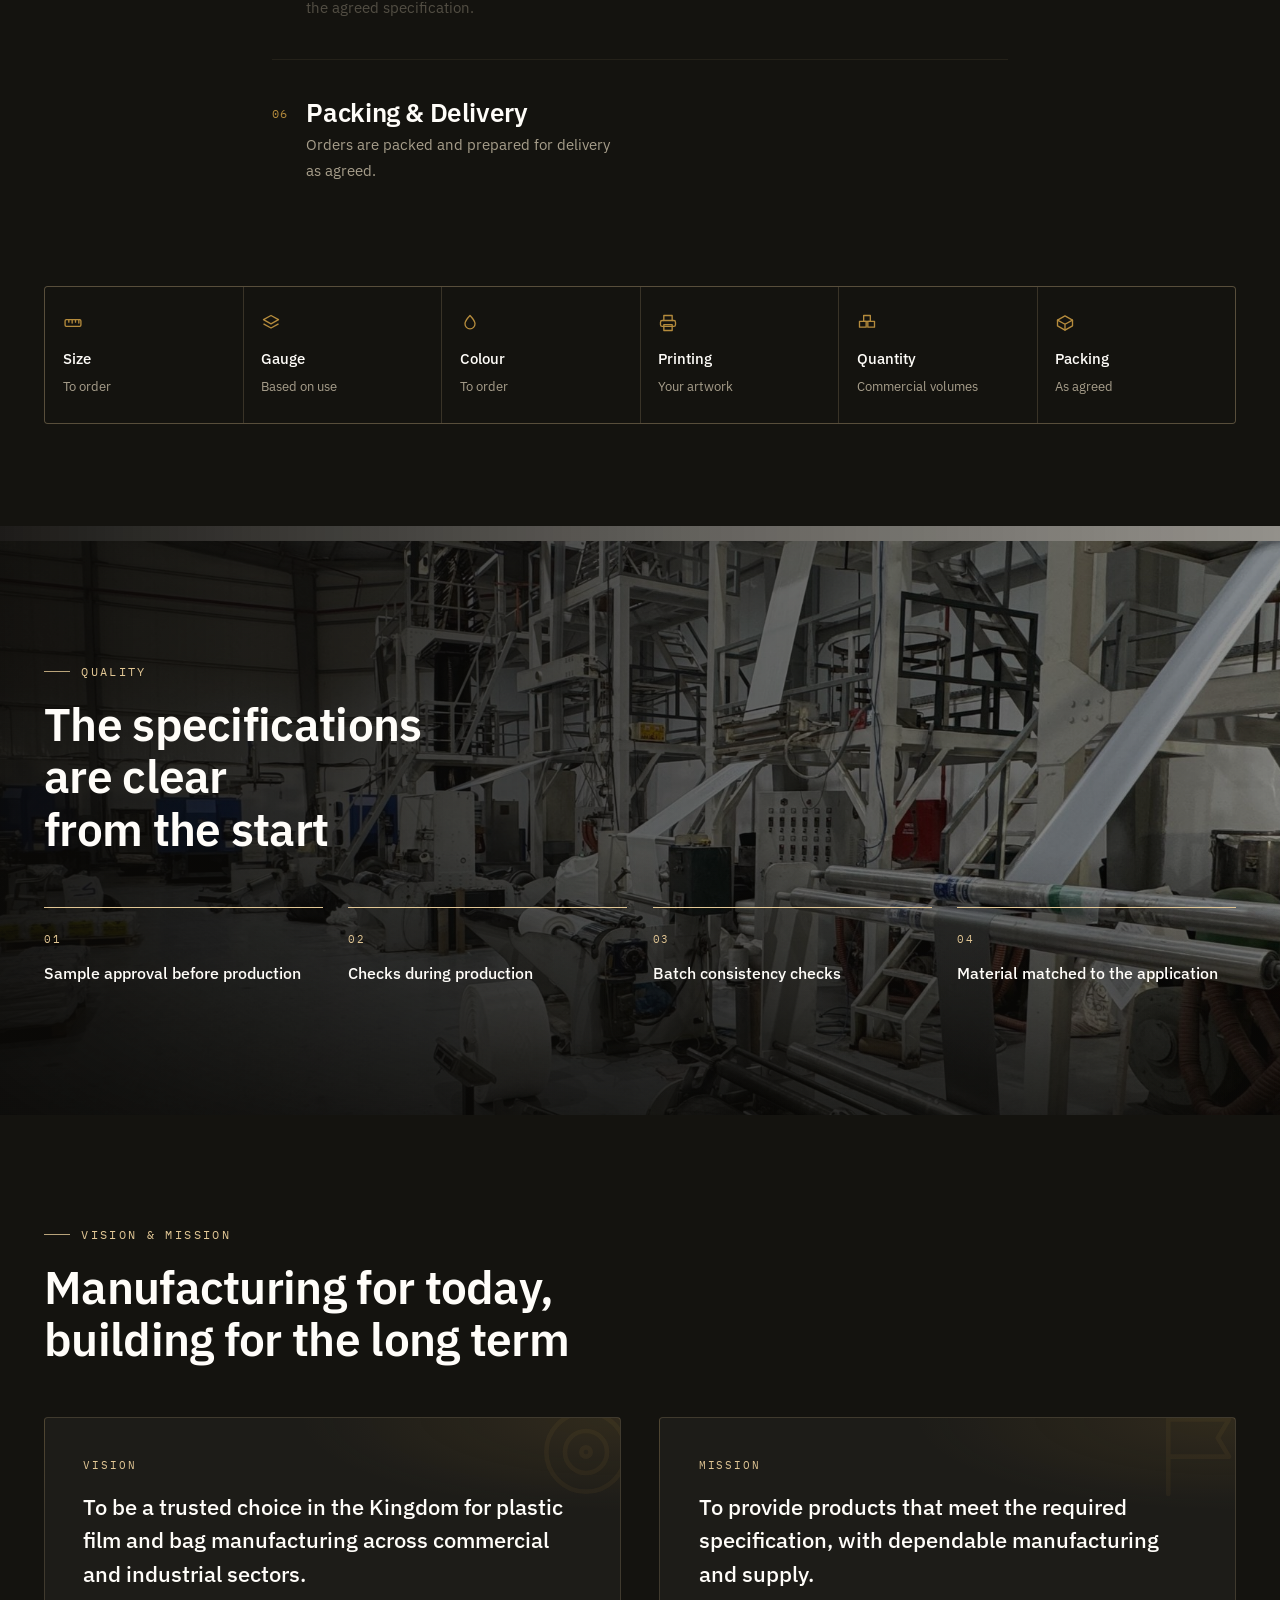
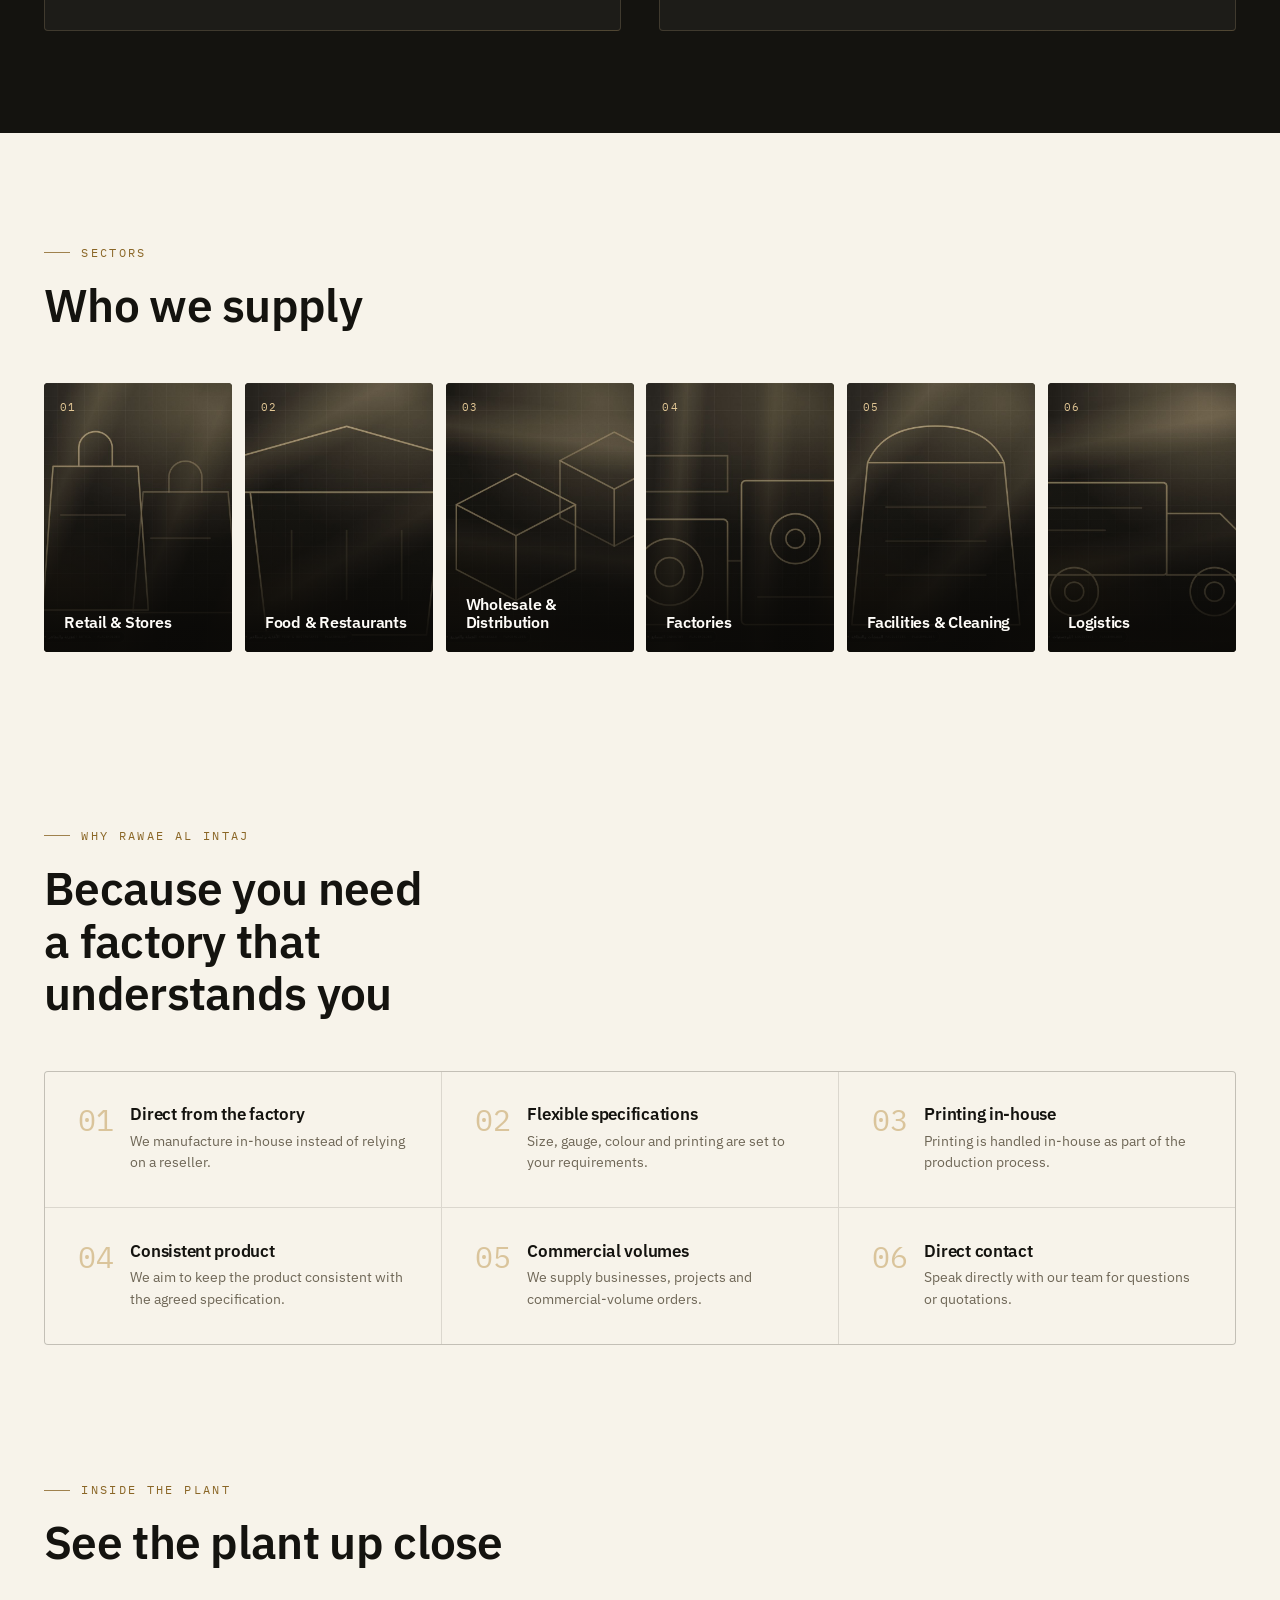
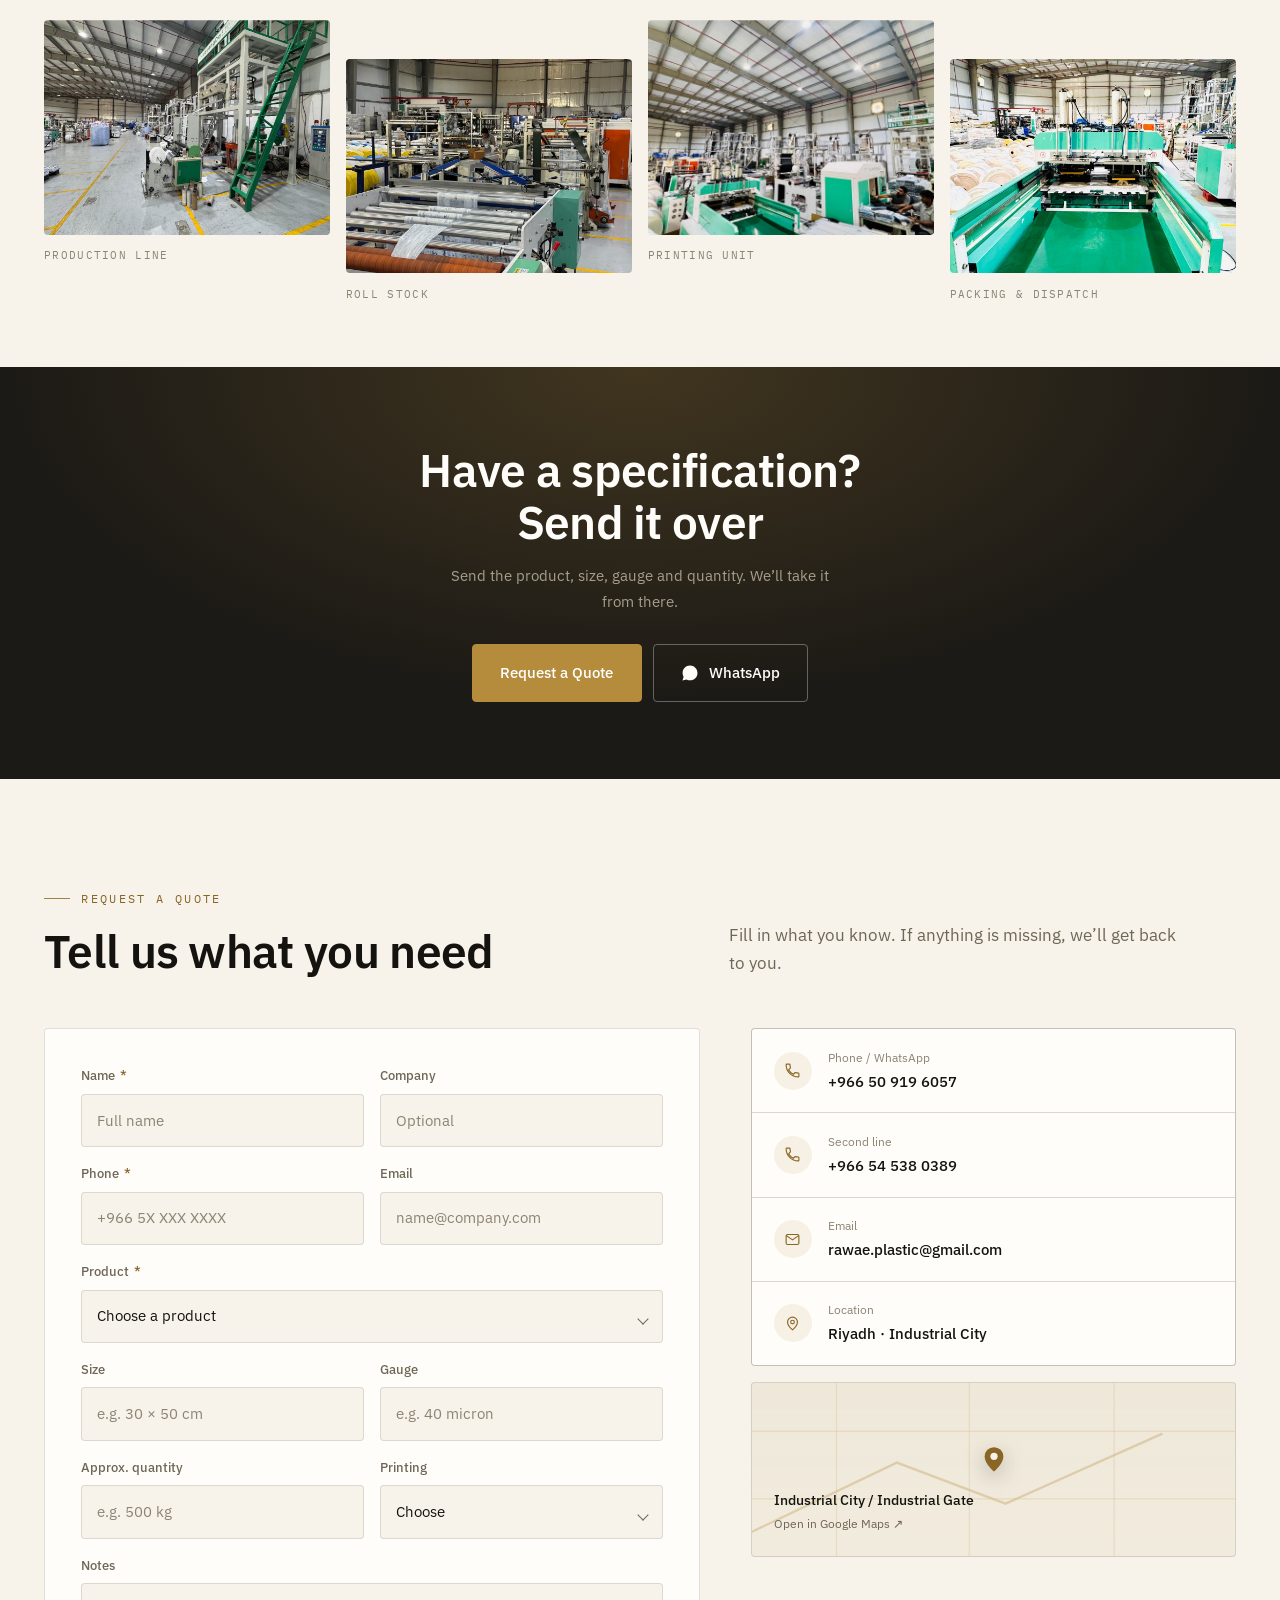
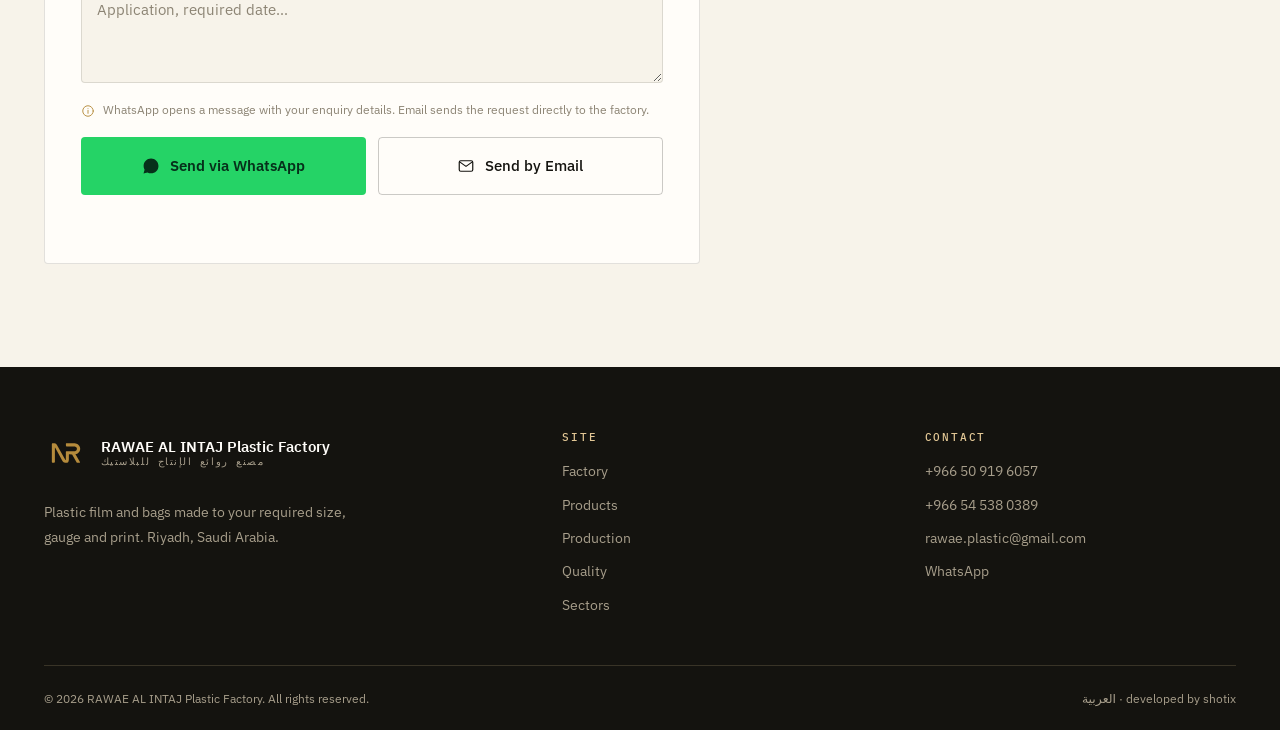
==== commit 0578c6c6: "Replace brand mark with the real NR logo; refresh factory and product photos The mark in use was a s" ====
--- a/en/index.html
+++ b/en/index.html
@@ -77,11 +77,8 @@
   <div class="container header__inner">
 
     <a class="brand" href="#top" aria-label="RAWAE AL INTAJ Plastic Factory — home">
-      <svg class="brand__mark" viewBox="0 0 640 640" fill="none" stroke="currentColor" stroke-width="58" stroke-linecap="round" stroke-linejoin="round" aria-hidden="true">
-        <path d="M142 184 L142 414"/>
-        <path d="M142 184 L282 364 C326 422 366 430 366 392 L366 184"/>
-        <path d="M366 184 L432 184 C522 184 522 304 432 304 L366 304"/>
-        <path d="M398 304 L496 414"/>
+      <svg class="brand__mark" viewBox="0 0 640 640" fill="currentColor" aria-hidden="true">
+        <path transform="translate(114 177) scale(.483)" d="M30,0L66,0 83,2 100,7 112,12 122,19 133,28 143,39 159,62 218,167 392,479 405,497 412,504 417,506 421,504 422,500 421,469 422,453 422,267 423,257 426,252 437,246 458,244 518,245 534,244 657,244 679,245 698,243 720,232 730,225 739,216 745,207 750,195 754,175 754,161 751,148 746,137 739,126 731,120 720,112 708,107 692,102 669,99 447,99 432,96 428,93 427,88 423,58 424,23 426,13 428,8 431,5 436,5 517,5 528,4 638,4 688,6 718,11 745,20 765,28 789,43 810,61 823,77 837,102 846,126 852,149 853,166 852,190 847,216 841,234 832,252 814,277 800,291 783,304 765,315 740,324 718,329 716,330 715,334 717,340 843,561 848,572 849,580 846,585 839,589 828,590 769,590 756,588 748,582 615,347 609,340 602,338 520,337 516,337 515,339 514,365 513,376 513,388 513,494 512,508 508,532 502,549 497,561 489,571 478,580 466,586 457,589 430,593 410,593 398,591 376,585 363,579 349,569 336,556 326,544 315,528 102,140 99,136 95,135 92,137 92,142 92,566 89,574 84,581 78,585 68,588 54,590 28,590 16,588 9,585 6,581 3,574 0,559 0,33 3,17 7,9 16,3 29,1Z"/>
       </svg>
       <span class="brand__text">
         <span class="brand__ar">Rawae Al Intaj</span>
@@ -199,9 +196,9 @@
     </div>
 
     <div class="statement__media">
-      <!-- IMAGE SLOT · 1000×1300 — roll stock or production floor -->
+      <!-- IMAGE SLOT · 1000×1250 — roll stock or production floor -->
       <figure class="media media--reveal">
-        <img src="../assets/img/ph/about.jpg" alt="Overhead hoist lifting a printed film roll beside the printing unit" loading="lazy" width="1000" height="1300">
+        <img src="../assets/img/ph/about.jpg" alt="Production floor at RAWAE AL INTAJ with blown-film and bag-making lines" loading="lazy" width="1000" height="1250">
       </figure>
       <div class="badge">
         <span class="badge__k">Riyadh</span>
@@ -297,7 +294,8 @@
     <div class="colorwall">
       <button type="button" class="colorcard reveal" data-color="yellow" data-label="Yellow" aria-haspopup="dialog">
         <span class="colorcard__stage">
-          <img class="is-on" src="../assets/img/ph/colors/yellow-1.jpg" alt="Yellow refuse sacks by RAWAE AL INTAJ" loading="lazy">
+          <img class="is-on" src="../assets/img/ph/colors/yellow-main.jpg" alt="Yellow refuse sacks by RAWAE AL INTAJ" loading="lazy">
+          <img src="../assets/img/ph/colors/yellow-1.jpg" alt="" loading="lazy">
           <img src="../assets/img/ph/colors/yellow-2.jpg" alt="" loading="lazy">
           <img src="../assets/img/ph/colors/yellow-3.jpg" alt="" loading="lazy">
           <img src="../assets/img/ph/colors/yellow-4.jpg" alt="" loading="lazy">
@@ -310,8 +308,10 @@
       </button>
 
       <button type="button" class="colorcard reveal" data-color="black" data-label="Black" aria-haspopup="dialog">
-        <span class="colorcard__stage">
-          <img class="is-on" src="../assets/img/ph/colors/black-1.jpg" alt="Black refuse sacks by RAWAE AL INTAJ" loading="lazy">
+        <span class="colorcard__stage" data-rotate="2">
+          <img class="is-on" src="../assets/img/ph/colors/black-main.jpg" alt="Black refuse sacks by RAWAE AL INTAJ" loading="lazy">
+          <img src="../assets/img/ph/colors/black-main-2.jpg" alt="" loading="lazy">
+          <img src="../assets/img/ph/colors/black-1.jpg" alt="" loading="lazy">
           <img src="../assets/img/ph/colors/black-2.jpg" alt="" loading="lazy">
           <img src="../assets/img/ph/colors/black-3.jpg" alt="" loading="lazy">
           <img src="../assets/img/ph/colors/black-4.jpg" alt="" loading="lazy">
@@ -325,7 +325,8 @@
 
       <button type="button" class="colorcard reveal" data-color="white" data-label="White" aria-haspopup="dialog">
         <span class="colorcard__stage">
-          <img class="is-on" src="../assets/img/ph/colors/white-1.jpg" alt="White refuse sacks by RAWAE AL INTAJ" loading="lazy">
+          <img class="is-on" src="../assets/img/ph/colors/white-main.jpg" alt="White refuse sacks by RAWAE AL INTAJ" loading="lazy">
+          <img src="../assets/img/ph/colors/white-1.jpg" alt="" loading="lazy">
           <img src="../assets/img/ph/colors/white-2.jpg" alt="" loading="lazy">
           <img src="../assets/img/ph/colors/white-3.jpg" alt="" loading="lazy">
           <img src="../assets/img/ph/colors/white-4.jpg" alt="" loading="lazy">
@@ -341,7 +342,8 @@
 
       <button type="button" class="colorcard reveal" data-color="blue" data-label="Blue" aria-haspopup="dialog">
         <span class="colorcard__stage">
-          <img class="is-on" src="../assets/img/ph/colors/blue-1.jpg" alt="Blue refuse sacks by RAWAE AL INTAJ" loading="lazy">
+          <img class="is-on" src="../assets/img/ph/colors/blue-main.jpg" alt="Blue refuse sacks by RAWAE AL INTAJ" loading="lazy">
+          <img src="../assets/img/ph/colors/blue-1.jpg" alt="" loading="lazy">
           <img src="../assets/img/ph/colors/blue-2.jpg" alt="" loading="lazy">
           <img src="../assets/img/ph/colors/blue-3.jpg" alt="" loading="lazy">
           <img src="../assets/img/ph/colors/blue-4.jpg" alt="" loading="lazy">
@@ -437,7 +439,7 @@
   </div>
   <div class="container">
     <p class="kicker reveal">Quality</p>
-    <h2 class="reveal" style="--i:1">The specification is clear from the start</h2>
+    <h2 class="reveal" style="--i:1">The specifications are clear from the start</h2>
 
     <div class="claims">
       <div class="claim"><span class="claim__n">01</span><p>Sample approval before production</p></div>
@@ -544,7 +546,7 @@
         <figcaption>Roll Stock</figcaption>
       </figure>
       <figure>
-        <div class="media media--reveal"><img src="../assets/img/ph/gallery-3.jpg" alt="Flexographic printing unit with a roll-lifting hoist" loading="lazy" width="1200" height="800"></div>
+        <div class="media media--reveal"><img src="../assets/img/ph/gallery-3.jpg" alt="Factory hall with blown-film towers and cutting and packing units" loading="lazy" width="1200" height="900"></div>
         <figcaption>Printing Unit</figcaption>
       </figure>
       <figure>
@@ -731,11 +733,8 @@
     <div class="footer__top">
       <div>
         <div class="brand">
-          <svg class="brand__mark" viewBox="0 0 640 640" fill="none" stroke="currentColor" stroke-width="58" stroke-linecap="round" stroke-linejoin="round" aria-hidden="true">
-            <path d="M142 184 L142 414"/>
-            <path d="M142 184 L282 364 C326 422 366 430 366 392 L366 184"/>
-            <path d="M366 184 L432 184 C522 184 522 304 432 304 L366 304"/>
-            <path d="M398 304 L496 414"/>
+          <svg class="brand__mark" viewBox="0 0 640 640" fill="currentColor" aria-hidden="true">
+            <path transform="translate(114 177) scale(.483)" d="M30,0L66,0 83,2 100,7 112,12 122,19 133,28 143,39 159,62 218,167 392,479 405,497 412,504 417,506 421,504 422,500 421,469 422,453 422,267 423,257 426,252 437,246 458,244 518,245 534,244 657,244 679,245 698,243 720,232 730,225 739,216 745,207 750,195 754,175 754,161 751,148 746,137 739,126 731,120 720,112 708,107 692,102 669,99 447,99 432,96 428,93 427,88 423,58 424,23 426,13 428,8 431,5 436,5 517,5 528,4 638,4 688,6 718,11 745,20 765,28 789,43 810,61 823,77 837,102 846,126 852,149 853,166 852,190 847,216 841,234 832,252 814,277 800,291 783,304 765,315 740,324 718,329 716,330 715,334 717,340 843,561 848,572 849,580 846,585 839,589 828,590 769,590 756,588 748,582 615,347 609,340 602,338 520,337 516,337 515,339 514,365 513,376 513,388 513,494 512,508 508,532 502,549 497,561 489,571 478,580 466,586 457,589 430,593 410,593 398,591 376,585 363,579 349,569 336,556 326,544 315,528 102,140 99,136 95,135 92,137 92,142 92,566 89,574 84,581 78,585 68,588 54,590 28,590 16,588 9,585 6,581 3,574 0,559 0,33 3,17 7,9 16,3 29,1Z"/>
           </svg>
           <span class="brand__text">
             <span class="brand__ar">RAWAE AL INTAJ Plastic Factory</span>
--- a/assets/css/site.css
+++ b/assets/css/site.css
@@ -1259,15 +1259,11 @@
 }
 .is-loaded .rise > span { transform: none; }
 
-.brand__mark path {
-  stroke-dasharray: var(--len, 400);
-  stroke-dashoffset: var(--len, 400);
-  animation: draw 1.5s var(--ease) forwards;
-}
-.brand__mark path:nth-child(2) { animation-delay: .12s; }
-.brand__mark path:nth-child(3) { animation-delay: .24s; }
-.brand__mark path:nth-child(4) { animation-delay: .36s; }
-@keyframes draw { to { stroke-dashoffset: 0; } }
+.brand__mark { animation: mark-in 1.1s var(--ease) both; }
+@keyframes mark-in {
+  from { clip-path: inset(0 100% 0 0); opacity: .3; }
+  to   { clip-path: inset(0 0 0 0);    opacity: 1; }
+}
 
 /* --------------------------------------------------------------------------
    23. Responsive
@@ -1311,8 +1307,7 @@
 @media (max-width: 720px) {
   :root { --header-h: 68px; }
   body { padding-block-end: 56px; }
-  .fab { inset-block-end: 74px; inline-size: 50px; block-size: 50px; }
-  .fab svg { inline-size: 24px; block-size: 24px; }
+  .fab { display: none; }
   .action-bar { display: grid; }
 
   .hero { min-block-size: auto; padding-block-start: calc(var(--header-h) + 3.5rem); }
@@ -1359,7 +1354,7 @@
   .reveal, .rise > span { opacity: 1 !important; transform: none !important; }
   .media--reveal img { clip-path: none !important; }
   .media--reveal img, .hero__bg img { transform: none !important; }
-  .brand__mark path { stroke-dashoffset: 0 !important; }
+  .brand__mark { animation: none !important; clip-path: none !important; }
   .pstep { opacity: 1 !important; }
   .claim::after { transform: scaleX(1) !important; }
 }
